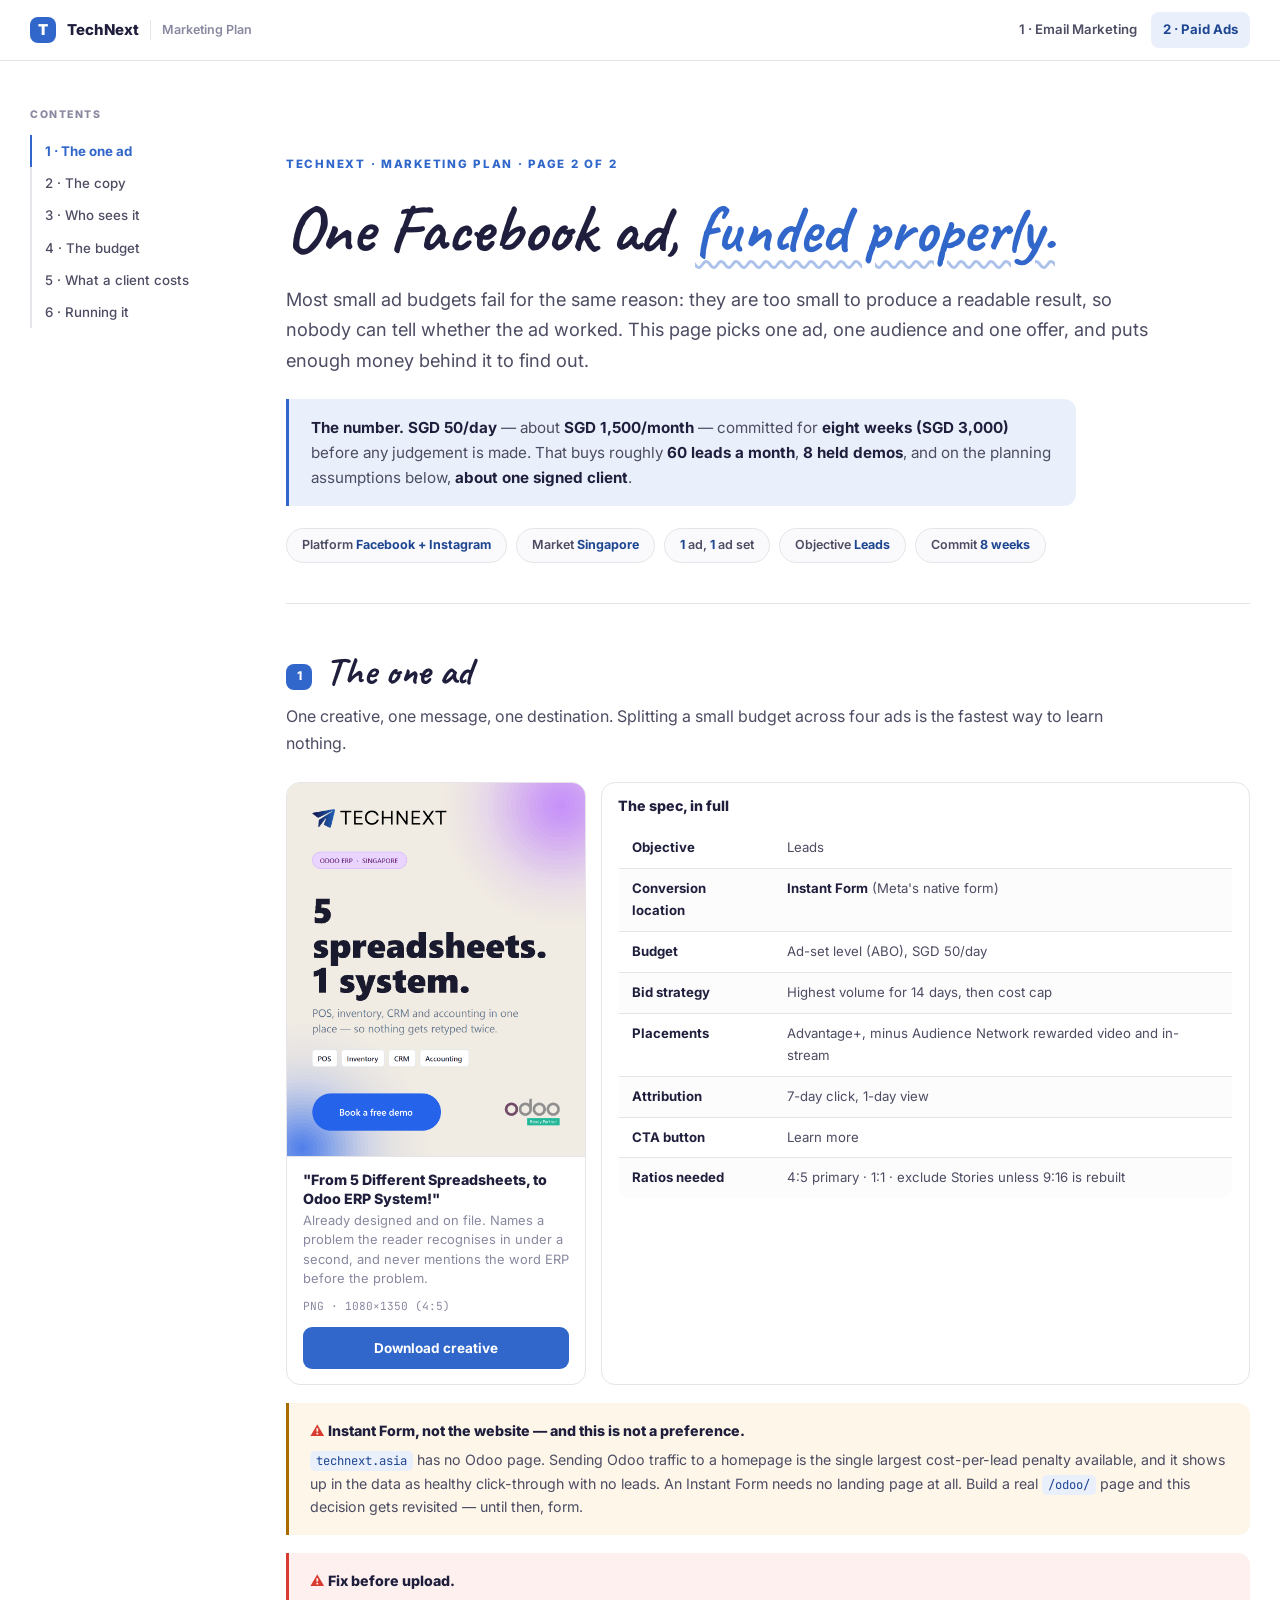
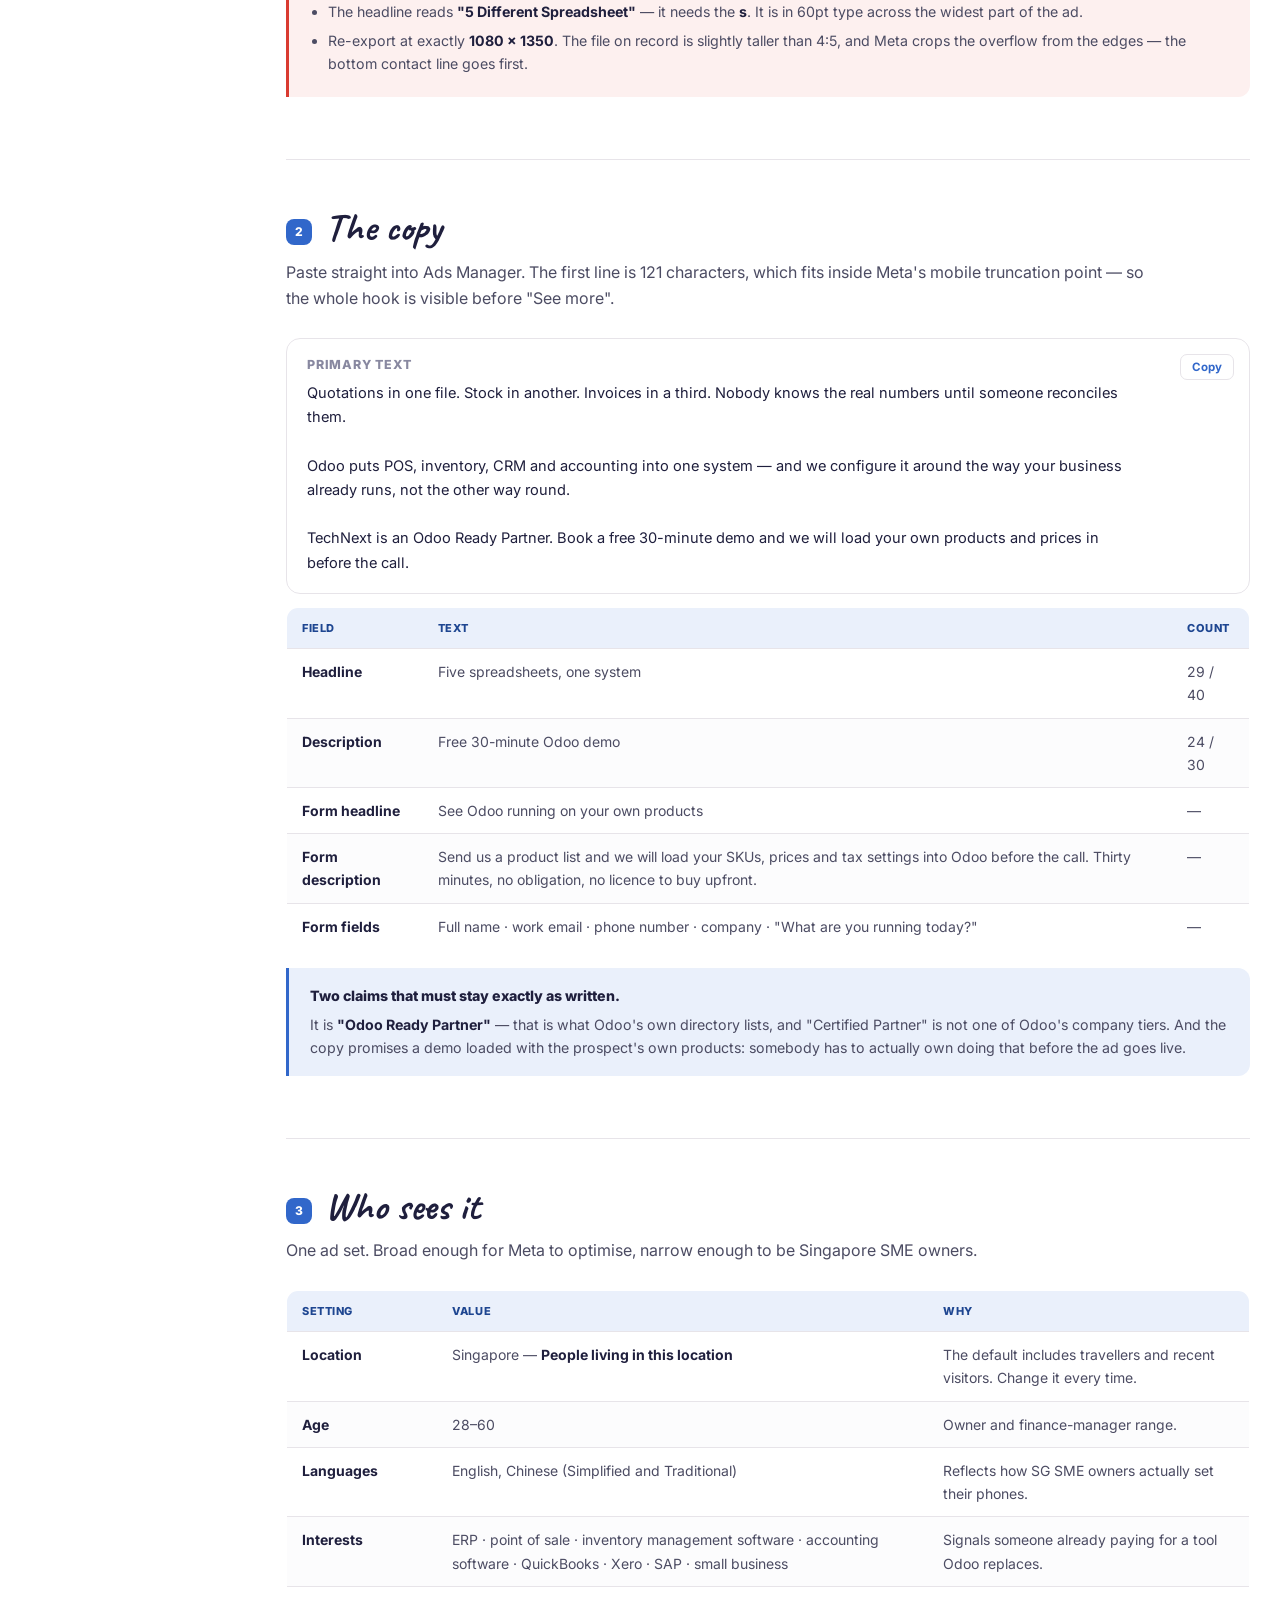
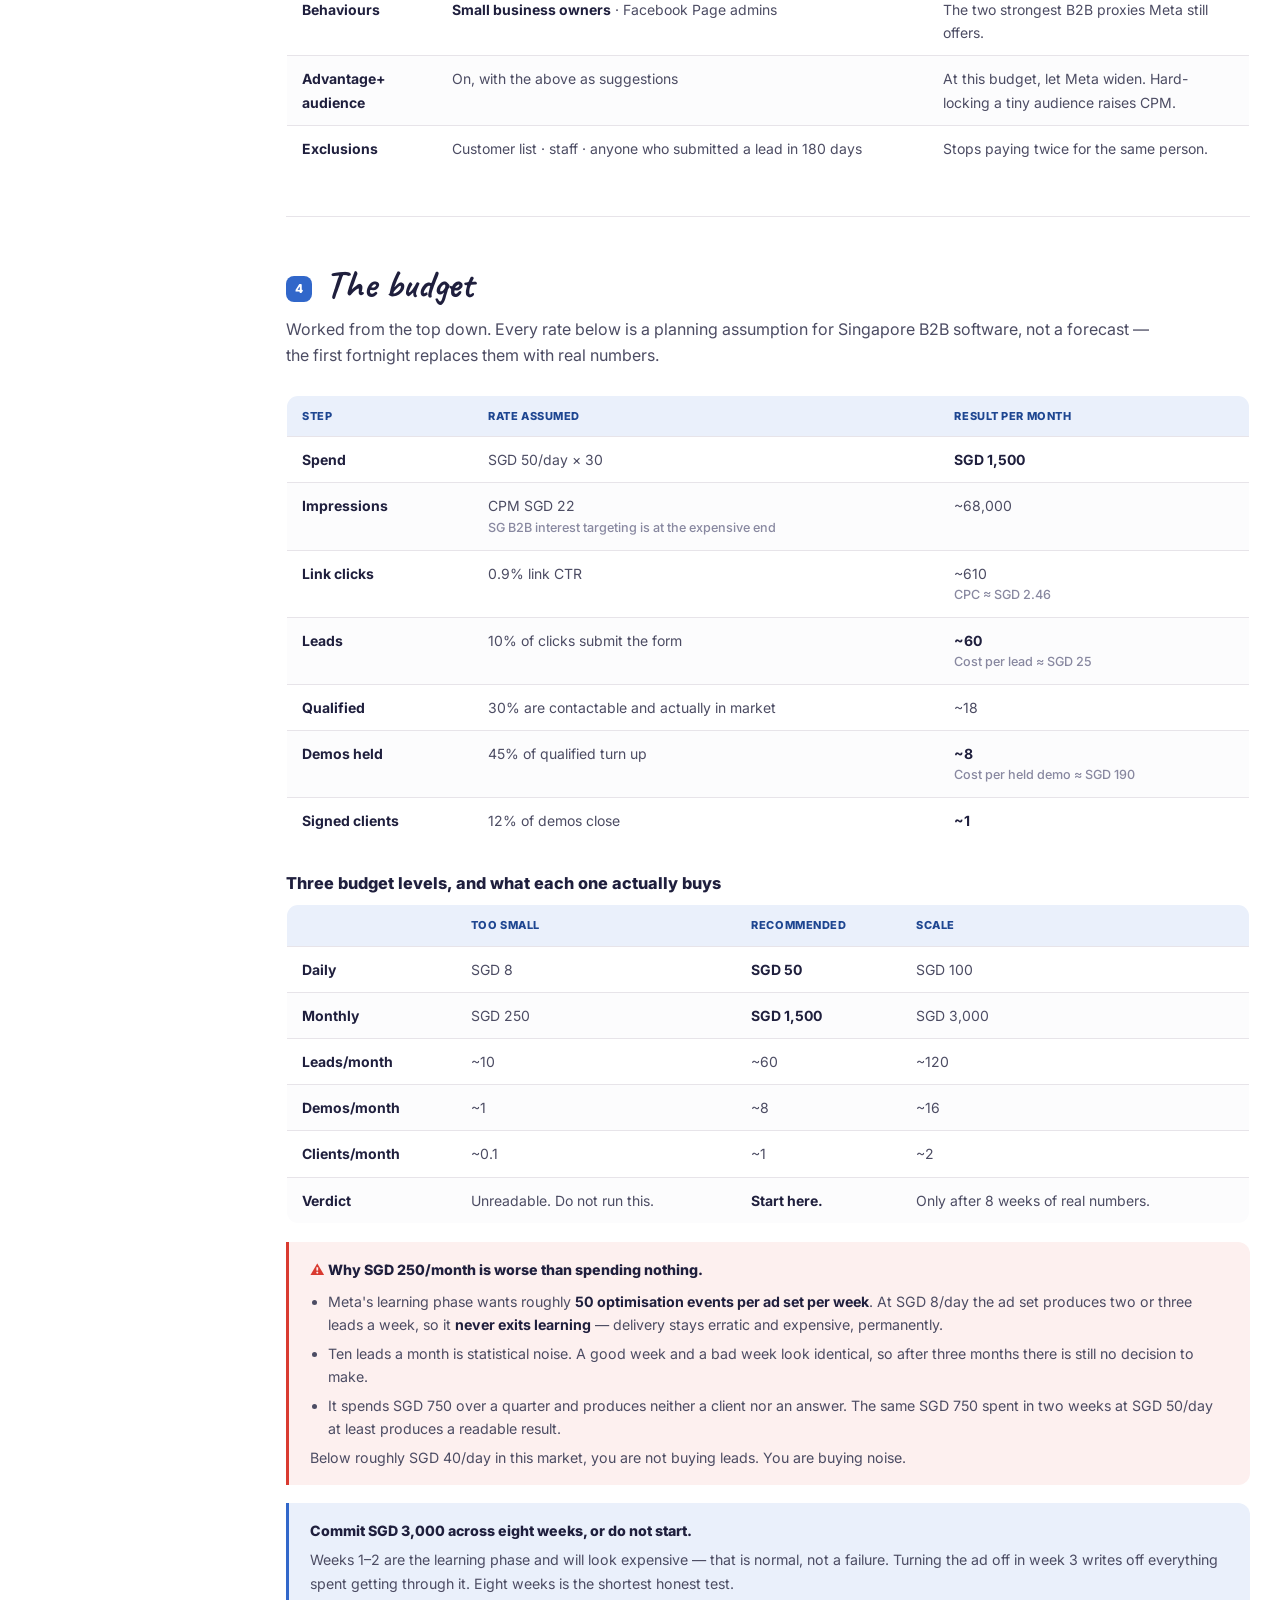
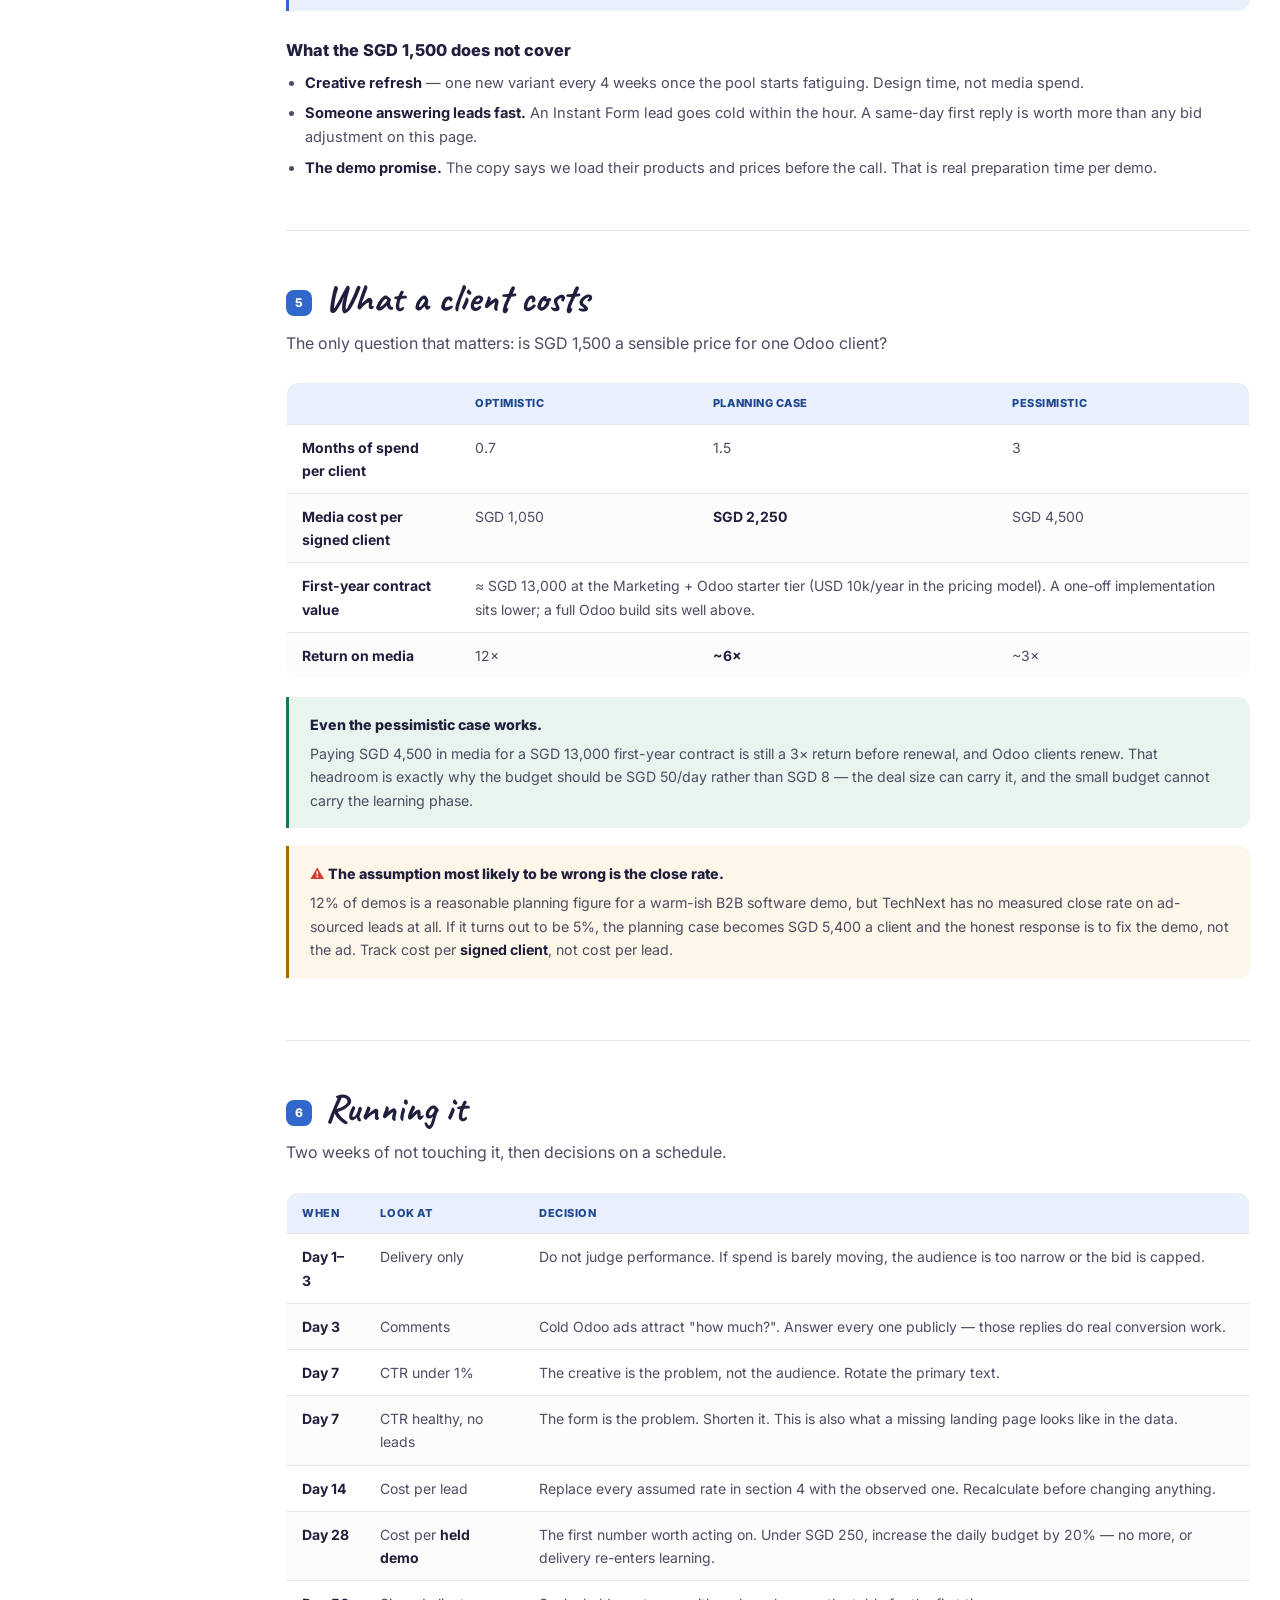
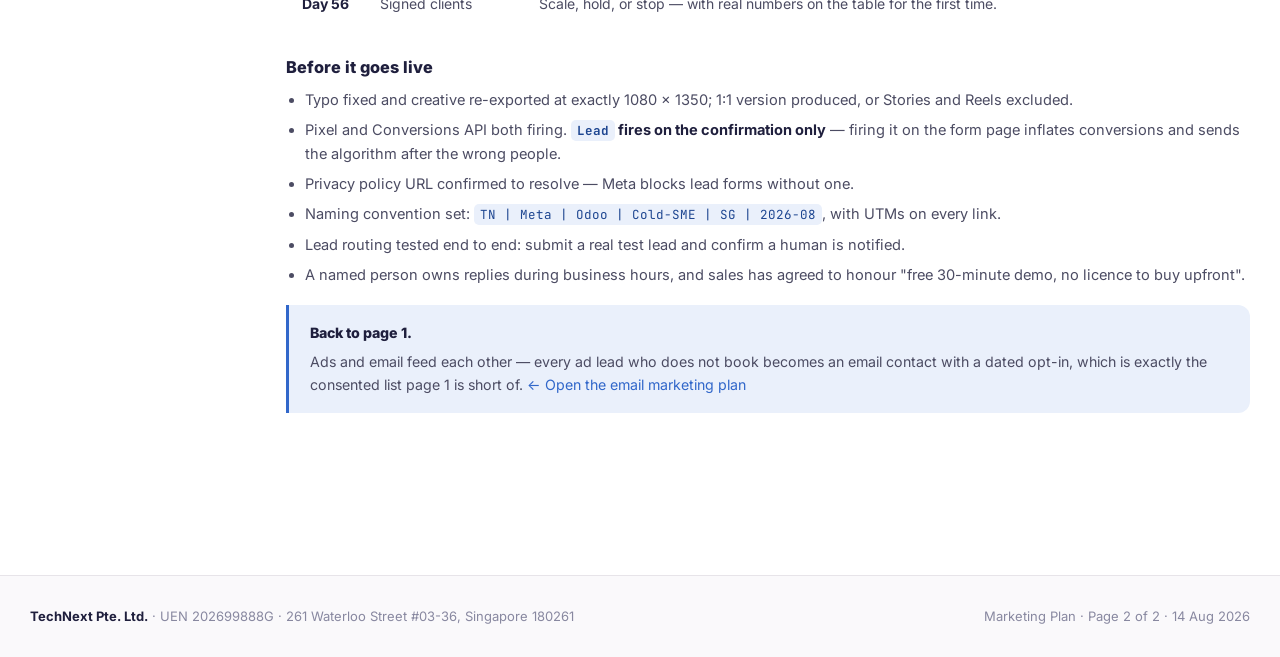
==== ads.html @ 9ef3d7b6 "TechNext marketing plan — email marketing (Singapore) + Facebook paid ads Two pages in the Brand Hub" ====
<!DOCTYPE html>
<html lang="en">
<head>
<meta charset="UTF-8"/>
<meta name="viewport" content="width=device-width, initial-scale=1.0"/>
<title>Paid Ads · TechNext Marketing Plan</title>
<meta name="description" content="TechNext's Facebook ads plan — one ad, one audience, and a budget sized to actually land a client."/>
<link rel="icon" href="assets/logo-mark.png"/>
<link rel="preconnect" href="https://fonts.googleapis.com"/>
<link rel="preconnect" href="https://fonts.gstatic.com" crossorigin/>
<link href="https://fonts.googleapis.com/css2?family=Inter:wght@400;500;600;700;800;900&family=Caveat:wght@400;600;700&family=JetBrains+Mono:wght@400;600&display=swap" rel="stylesheet"/>
<link rel="stylesheet" href="css/plan.css"/>
<style>
  /* The ad and its spec sit side by side: creative at its natural 4:5, spec taking the rest. */
  .assets.adspec{grid-template-columns:300px minmax(0,1fr)}
  .assets.adspec .acard .prev.tall{min-height:0}
  .assets.adspec .tbl{min-width:0;font-size:13.2px;margin-top:9px}
  .assets.adspec .tbl td{padding:9px 13px}
  @media(max-width:760px){ .assets.adspec{grid-template-columns:1fr} }
</style>
</head>
<body>

<nav id="top-nav">
  <div class="nav-inner">
    <a class="nav-brand" href="index.html"><span class="dot">T</span> TechNext <small>Marketing Plan</small></a>
    <div class="nav-cats">
      <a href="index.html">1 · Email Marketing</a>
      <a href="ads.html" class="on">2 · Paid Ads</a>
    </div>
  </div>
</nav>

<div class="wrap">
  <aside class="toc">
    <div class="toc-h">Contents</div>
    <a href="#ad">1 · The one ad</a>
    <a href="#copy">2 · The copy</a>
    <a href="#audience">3 · Who sees it</a>
    <a href="#budget">4 · The budget</a>
    <a href="#client">5 · What a client costs</a>
    <a href="#run">6 · Running it</a>
  </aside>

  <main>
    <header class="hero">
      <span class="eyebrow">TechNext · Marketing Plan · Page 2 of 2</span>
      <h1>One Facebook ad, <em>funded properly.</em></h1>
      <p class="lede">Most small ad budgets fail for the same reason: they are too small to produce a
      readable result, so nobody can tell whether the ad worked. This page picks one ad, one audience
      and one offer, and puts enough money behind it to find out.</p>
      <div class="oneline"><b>The number.</b> <b>SGD 50/day</b> — about <b>SGD 1,500/month</b> —
      committed for <b>eight weeks (SGD 3,000)</b> before any judgement is made. That buys roughly
      <b>60 leads a month</b>, <b>8 held demos</b>, and on the planning assumptions below,
      <b>about one signed client</b>.</div>
      <div class="facts">
        <span>Platform <b>Facebook + Instagram</b></span>
        <span>Market <b>Singapore</b></span>
        <span><b>1</b> ad, <b>1</b> ad set</span>
        <span>Objective <b>Leads</b></span>
        <span>Commit <b>8 weeks</b></span>
      </div>
    </header>

    <!-- 1 THE AD -->
    <section id="ad">
      <h2 class="sec-h"><span class="sec-n">1</span> The one ad</h2>
      <p class="sec-sub">One creative, one message, one destination. Splitting a small budget across
      four ads is the fastest way to learn nothing.</p>

      <div class="assets adspec">
        <div class="acard">
          <div class="prev flat tall"><img src="assets/ad-creative-4x5.png" alt="Facebook ad creative: From 5 different spreadsheets to Odoo ERP system"></div>
          <div class="meta">
            <div class="nm">"From 5 Different Spreadsheets, to Odoo ERP System!"</div>
            <div class="ds">Already designed and on file. Names a problem the reader recognises in
            under a second, and never mentions the word ERP before the problem.</div>
            <div class="sp">PNG · 1080×1350 (4:5)</div>
            <a class="btn btn-primary" href="assets/ad-creative-4x5.png" download="technext-odoo-ad-4x5.png">Download creative</a>
          </div>
        </div>
        <div class="acard">
          <div class="meta">
            <div class="nm">The spec, in full</div>
            <table class="tbl">
              <tbody>
                <tr><td class="k">Objective</td><td>Leads</td></tr>
                <tr><td class="k">Conversion location</td><td><b>Instant Form</b> (Meta's native form)</td></tr>
                <tr><td class="k">Budget</td><td>Ad-set level (ABO), SGD 50/day</td></tr>
                <tr><td class="k">Bid strategy</td><td>Highest volume for 14 days, then cost cap</td></tr>
                <tr><td class="k">Placements</td><td>Advantage+, minus Audience Network rewarded video and in-stream</td></tr>
                <tr><td class="k">Attribution</td><td>7-day click, 1-day view</td></tr>
                <tr><td class="k">CTA button</td><td>Learn more</td></tr>
                <tr><td class="k">Ratios needed</td><td>4:5 primary · 1:1 · exclude Stories unless 9:16 is rebuilt</td></tr>
              </tbody>
            </table>
          </div>
        </div>
      </div>

      <div class="callout amber">
        <span class="ch"><span class="warn-ic">⚠</span> Instant Form, not the website — and this is not a preference.</span>
        <code>technext.asia</code> has no Odoo page. Sending Odoo traffic to a homepage is the single
        largest cost-per-lead penalty available, and it shows up in the data as healthy click-through
        with no leads. An Instant Form needs no landing page at all. Build a real
        <code>/odoo/</code> page and this decision gets revisited — until then, form.
      </div>

      <div class="callout">
        <span class="ch"><span class="warn-ic">⚠</span> Fix before upload.</span>
        <ul>
          <li>The headline reads <b>"5 Different Spreadsheet"</b> — it needs the <b>s</b>. It is in 60pt
          type across the widest part of the ad.</li>
          <li>Re-export at exactly <b>1080 × 1350</b>. The file on record is slightly taller than 4:5,
          and Meta crops the overflow from the edges — the bottom contact line goes first.</li>
        </ul>
      </div>
    </section>

    <!-- 2 COPY -->
    <section id="copy">
      <h2 class="sec-h"><span class="sec-n">2</span> The copy</h2>
      <p class="sec-sub">Paste straight into Ads Manager. The first line is 121 characters, which
      fits inside Meta's mobile truncation point — so the whole hook is visible before "See more".</p>

      <div class="bp">
        <button class="cbtn2">Copy</button>
        <h4>Primary text</h4>
        <p>Quotations in one file. Stock in another. Invoices in a third. Nobody knows the real
        numbers until someone reconciles them.<br><br>
        Odoo puts POS, inventory, CRM and accounting into one system — and we configure it around the
        way your business already runs, not the other way round.<br><br>
        TechNext is an Odoo Ready Partner. Book a free 30-minute demo and we will load your own
        products and prices in before the call.</p>
      </div>

      <div class="scroll-x">
        <table class="tbl">
          <thead><tr><th>Field</th><th>Text</th><th>Count</th></tr></thead>
          <tbody>
            <tr><td class="k">Headline</td><td>Five spreadsheets, one system</td><td>29 / 40</td></tr>
            <tr><td class="k">Description</td><td>Free 30-minute Odoo demo</td><td>24 / 30</td></tr>
            <tr><td class="k">Form headline</td><td>See Odoo running on your own products</td><td>—</td></tr>
            <tr><td class="k">Form description</td><td>Send us a product list and we will load your SKUs, prices and tax settings into Odoo before the call. Thirty minutes, no obligation, no licence to buy upfront.</td><td>—</td></tr>
            <tr><td class="k">Form fields</td><td>Full name · work email · phone number · company · "What are you running today?"</td><td>—</td></tr>
          </tbody>
        </table>
      </div>

      <div class="callout blue">
        <span class="ch">Two claims that must stay exactly as written.</span>
        It is <b>"Odoo Ready Partner"</b> — that is what Odoo's own directory lists, and "Certified
        Partner" is not one of Odoo's company tiers. And the copy promises a demo loaded with the
        prospect's own products: somebody has to actually own doing that before the ad goes live.
      </div>
    </section>

    <!-- 3 AUDIENCE -->
    <section id="audience">
      <h2 class="sec-h"><span class="sec-n">3</span> Who sees it</h2>
      <p class="sec-sub">One ad set. Broad enough for Meta to optimise, narrow enough to be Singapore
      SME owners.</p>
      <div class="scroll-x">
        <table class="tbl">
          <thead><tr><th>Setting</th><th>Value</th><th>Why</th></tr></thead>
          <tbody>
            <tr><td class="k">Location</td><td>Singapore — <b>People living in this location</b></td><td>The default includes travellers and recent visitors. Change it every time.</td></tr>
            <tr><td class="k">Age</td><td>28–60</td><td>Owner and finance-manager range.</td></tr>
            <tr><td class="k">Languages</td><td>English, Chinese (Simplified and Traditional)</td><td>Reflects how SG SME owners actually set their phones.</td></tr>
            <tr><td class="k">Interests</td><td>ERP · point of sale · inventory management software · accounting software · QuickBooks · Xero · SAP · small business</td><td>Signals someone already paying for a tool Odoo replaces.</td></tr>
            <tr><td class="k">Behaviours</td><td><b>Small business owners</b> · Facebook Page admins</td><td>The two strongest B2B proxies Meta still offers.</td></tr>
            <tr><td class="k">Advantage+ audience</td><td>On, with the above as suggestions</td><td>At this budget, let Meta widen. Hard-locking a tiny audience raises CPM.</td></tr>
            <tr><td class="k">Exclusions</td><td>Customer list · staff · anyone who submitted a lead in 180 days</td><td>Stops paying twice for the same person.</td></tr>
          </tbody>
        </table>
      </div>
    </section>

    <!-- 4 BUDGET -->
    <section id="budget">
      <h2 class="sec-h"><span class="sec-n">4</span> The budget</h2>
      <p class="sec-sub">Worked from the top down. Every rate below is a planning assumption for
      Singapore B2B software, not a forecast — the first fortnight replaces them with real numbers.</p>

      <div class="scroll-x">
        <table class="tbl">
          <thead><tr><th>Step</th><th>Rate assumed</th><th>Result per month</th></tr></thead>
          <tbody>
            <tr><td class="k">Spend</td><td>SGD 50/day × 30</td><td><b>SGD 1,500</b></td></tr>
            <tr><td class="k">Impressions</td><td>CPM SGD 22<span class="sm">SG B2B interest targeting is at the expensive end</span></td><td>~68,000</td></tr>
            <tr><td class="k">Link clicks</td><td>0.9% link CTR</td><td>~610 <span class="sm">CPC ≈ SGD 2.46</span></td></tr>
            <tr><td class="k">Leads</td><td>10% of clicks submit the form</td><td><b>~60</b> <span class="sm">Cost per lead ≈ SGD 25</span></td></tr>
            <tr><td class="k">Qualified</td><td>30% are contactable and actually in market</td><td>~18</td></tr>
            <tr><td class="k">Demos held</td><td>45% of qualified turn up</td><td><b>~8</b> <span class="sm">Cost per held demo ≈ SGD 190</span></td></tr>
            <tr><td class="k">Signed clients</td><td>12% of demos close</td><td><b>~1</b></td></tr>
          </tbody>
        </table>
      </div>

      <h3 class="sub">Three budget levels, and what each one actually buys</h3>
      <div class="scroll-x">
        <table class="tbl">
          <thead><tr><th></th><th>Too small</th><th>Recommended</th><th>Scale</th></tr></thead>
          <tbody>
            <tr><td class="k">Daily</td><td>SGD 8</td><td><b>SGD 50</b></td><td>SGD 100</td></tr>
            <tr><td class="k">Monthly</td><td>SGD 250</td><td><b>SGD 1,500</b></td><td>SGD 3,000</td></tr>
            <tr><td class="k">Leads/month</td><td>~10</td><td>~60</td><td>~120</td></tr>
            <tr><td class="k">Demos/month</td><td>~1</td><td>~8</td><td>~16</td></tr>
            <tr><td class="k">Clients/month</td><td>~0.1</td><td>~1</td><td>~2</td></tr>
            <tr><td class="k">Verdict</td><td>Unreadable. Do not run this.</td><td><b>Start here.</b></td><td>Only after 8 weeks of real numbers.</td></tr>
          </tbody>
        </table>
      </div>

      <div class="callout">
        <span class="ch"><span class="warn-ic">⚠</span> Why SGD 250/month is worse than spending nothing.</span>
        <ul>
          <li>Meta's learning phase wants roughly <b>50 optimisation events per ad set per week</b>.
          At SGD 8/day the ad set produces two or three leads a week, so it <b>never exits learning</b>
          — delivery stays erratic and expensive, permanently.</li>
          <li>Ten leads a month is statistical noise. A good week and a bad week look identical, so
          after three months there is still no decision to make.</li>
          <li>It spends SGD 750 over a quarter and produces neither a client nor an answer. The same
          SGD 750 spent in two weeks at SGD 50/day at least produces a readable result.</li>
        </ul>
        Below roughly SGD 40/day in this market, you are not buying leads. You are buying noise.
      </div>

      <div class="callout blue">
        <span class="ch">Commit SGD 3,000 across eight weeks, or do not start.</span>
        Weeks 1–2 are the learning phase and will look expensive — that is normal, not a failure.
        Turning the ad off in week 3 writes off everything spent getting through it. Eight weeks is
        the shortest honest test.
      </div>

      <h3 class="sub">What the SGD 1,500 does not cover</h3>
      <ul class="plain">
        <li><b>Creative refresh</b> — one new variant every 4 weeks once the pool starts fatiguing. Design time, not media spend.</li>
        <li><b>Someone answering leads fast.</b> An Instant Form lead goes cold within the hour. A same-day first reply is worth more than any bid adjustment on this page.</li>
        <li><b>The demo promise.</b> The copy says we load their products and prices before the call. That is real preparation time per demo.</li>
      </ul>
    </section>

    <!-- 5 CLIENT -->
    <section id="client">
      <h2 class="sec-h"><span class="sec-n">5</span> What a client costs</h2>
      <p class="sec-sub">The only question that matters: is SGD 1,500 a sensible price for one Odoo
      client?</p>
      <div class="scroll-x">
        <table class="tbl">
          <thead><tr><th></th><th>Optimistic</th><th>Planning case</th><th>Pessimistic</th></tr></thead>
          <tbody>
            <tr><td class="k">Months of spend per client</td><td>0.7</td><td>1.5</td><td>3</td></tr>
            <tr><td class="k">Media cost per signed client</td><td>SGD 1,050</td><td><b>SGD 2,250</b></td><td>SGD 4,500</td></tr>
            <tr><td class="k">First-year contract value</td><td colspan="3">≈ SGD 13,000 at the Marketing + Odoo starter tier (USD 10k/year in the pricing model). A one-off implementation sits lower; a full Odoo build sits well above.</td></tr>
            <tr><td class="k">Return on media</td><td>12×</td><td><b>~6×</b></td><td>~3×</td></tr>
          </tbody>
        </table>
      </div>
      <div class="callout green">
        <span class="ch">Even the pessimistic case works.</span>
        Paying SGD 4,500 in media for a SGD 13,000 first-year contract is still a 3× return before
        renewal, and Odoo clients renew. That headroom is exactly why the budget should be SGD 50/day
        rather than SGD 8 — the deal size can carry it, and the small budget cannot carry the learning
        phase.
      </div>
      <div class="callout amber">
        <span class="ch"><span class="warn-ic">⚠</span> The assumption most likely to be wrong is the close rate.</span>
        12% of demos is a reasonable planning figure for a warm-ish B2B software demo, but TechNext
        has no measured close rate on ad-sourced leads at all. If it turns out to be 5%, the
        planning case becomes SGD 5,400 a client and the honest response is to fix the demo, not the ad.
        Track cost per <b>signed client</b>, not cost per lead.
      </div>
    </section>

    <!-- 6 RUN -->
    <section id="run">
      <h2 class="sec-h"><span class="sec-n">6</span> Running it</h2>
      <p class="sec-sub">Two weeks of not touching it, then decisions on a schedule.</p>
      <div class="scroll-x">
        <table class="tbl">
          <thead><tr><th>When</th><th>Look at</th><th>Decision</th></tr></thead>
          <tbody>
            <tr><td class="k">Day 1–3</td><td>Delivery only</td><td>Do not judge performance. If spend is barely moving, the audience is too narrow or the bid is capped.</td></tr>
            <tr><td class="k">Day 3</td><td>Comments</td><td>Cold Odoo ads attract "how much?". Answer every one publicly — those replies do real conversion work.</td></tr>
            <tr><td class="k">Day 7</td><td>CTR under 1%</td><td>The creative is the problem, not the audience. Rotate the primary text.</td></tr>
            <tr><td class="k">Day 7</td><td>CTR healthy, no leads</td><td>The form is the problem. Shorten it. This is also what a missing landing page looks like in the data.</td></tr>
            <tr><td class="k">Day 14</td><td>Cost per lead</td><td>Replace every assumed rate in section 4 with the observed one. Recalculate before changing anything.</td></tr>
            <tr><td class="k">Day 28</td><td>Cost per <b>held demo</b></td><td>The first number worth acting on. Under SGD 250, increase the daily budget by 20% — no more, or delivery re-enters learning.</td></tr>
            <tr><td class="k">Day 56</td><td>Signed clients</td><td>Scale, hold, or stop — with real numbers on the table for the first time.</td></tr>
          </tbody>
        </table>
      </div>

      <h3 class="sub">Before it goes live</h3>
      <ul class="plain">
        <li>Typo fixed and creative re-exported at exactly 1080 × 1350; 1:1 version produced, or Stories and Reels excluded.</li>
        <li>Pixel and Conversions API both firing. <b><code>Lead</code> fires on the confirmation only</b> — firing it on the form page inflates conversions and sends the algorithm after the wrong people.</li>
        <li>Privacy policy URL confirmed to resolve — Meta blocks lead forms without one.</li>
        <li>Naming convention set: <code>TN | Meta | Odoo | Cold-SME | SG | 2026-08</code>, with UTMs on every link.</li>
        <li>Lead routing tested end to end: submit a real test lead and confirm a human is notified.</li>
        <li>A named person owns replies during business hours, and sales has agreed to honour "free 30-minute demo, no licence to buy upfront".</li>
      </ul>

      <div class="callout blue">
        <span class="ch">Back to page 1.</span>
        Ads and email feed each other — every ad lead who does not book becomes an email contact with
        a dated opt-in, which is exactly the consented list page 1 is short of.
        <a href="index.html">← Open the email marketing plan</a>
      </div>
    </section>
  </main>
</div>

<footer>
  <div class="foot-inner">
    <div><b>TechNext Pte. Ltd.</b> · UEN 202699888G · 261 Waterloo Street #03-36, Singapore 180261</div>
    <div>Marketing Plan · Page 2 of 2 · 14 Aug 2026</div>
  </div>
</footer>

<script src="js/plan.js"></script>
</body>
</html>
---- css/plan.css ----
/* TechNext Brand Hub — shared stylesheet.
   Format matches the Odoo Sales Proposal build guide: sticky top nav,
   206px sticky TOC, Caveat display headings with numbered badges. */

:root{
  --brand:#3167ca; --brand-dark:#1e4691; --brand-light:#EAF0FB;
  --green:#137a4a; --green-light:#E8F5EE;
  --coral:#D93A30; --coral-light:#FDF0EF;
  --amber:#A96B00; --amber-light:#FDF6E9;
  --ink:#1F1F3D; --body:#4C4C63; --muted:#8888A0;
  --line:#E7E4E9; --bg-alt:#FAF9FB;
  --maxw:1280px;
}
*{margin:0;padding:0;box-sizing:border-box}
html{scroll-behavior:smooth;scroll-padding-top:88px}
body{font-family:'Inter',system-ui,-apple-system,sans-serif;color:var(--body);background:#fff;
  font-size:16px;line-height:1.66;-webkit-font-smoothing:antialiased}
h1,h2,h3,h4{color:var(--ink);line-height:1.22}
a{color:var(--brand);text-decoration:none}
a:hover{text-decoration:underline}
b,strong{color:var(--ink);font-weight:700}
code{font-family:'JetBrains Mono',ui-monospace,Consolas,monospace;font-size:.86em;
  background:var(--brand-light);color:var(--brand-dark);padding:2px 6px;border-radius:5px;overflow-wrap:anywhere}
.warn-ic{color:var(--coral);font-weight:900}

/* nav */
#top-nav{position:sticky;top:0;z-index:60;background:rgba(255,255,255,.94);
  backdrop-filter:blur(14px);border-bottom:1px solid var(--line)}
.nav-inner{max-width:var(--maxw);margin:0 auto;padding:12px 30px;display:flex;
  align-items:center;justify-content:space-between;gap:18px}
.nav-brand{display:flex;align-items:center;gap:11px;font-weight:800;color:var(--ink);font-size:15px}
.nav-brand:hover{text-decoration:none}
.nav-brand .dot{width:26px;height:26px;border-radius:8px;background:var(--brand);color:#fff;
  display:grid;place-items:center;font-size:15px;font-weight:900;flex:none}
.nav-brand small{font-weight:600;color:var(--muted);font-size:12.5px;
  border-left:1px solid var(--line);padding-left:11px}
.nav-cats{display:flex;gap:2px;align-items:center;flex-wrap:wrap}
.nav-cats a{font-size:13.2px;font-weight:600;color:var(--body);padding:7px 12px;border-radius:8px}
.nav-cats a:hover{background:var(--bg-alt);color:var(--brand);text-decoration:none}
.nav-cats a.on{background:var(--brand-light);color:var(--brand-dark);font-weight:700}
.btn{display:inline-flex;align-items:center;gap:7px;font-family:inherit;font-weight:700;
  font-size:13.5px;border-radius:9px;padding:9px 17px;border:1.5px solid transparent;
  cursor:pointer;transition:all .16s;white-space:nowrap}
.btn-primary{background:var(--brand);color:#fff}
.btn-primary:hover{background:var(--brand-dark);text-decoration:none}
.btn-ghost{background:#fff;color:var(--ink);border-color:var(--line)}
.btn-ghost:hover{border-color:var(--brand);color:var(--brand);text-decoration:none}
.btn.ok{background:var(--green)!important;border-color:var(--green)!important;color:#fff!important}
.btn-sm{font-size:12.5px;padding:7px 13px}

/* layout */
.wrap{max-width:var(--maxw);margin:0 auto;padding:0 30px;display:grid;
  grid-template-columns:206px minmax(0,1fr);gap:50px;align-items:start}
.toc{position:sticky;top:70px;padding:36px 0;font-size:13.3px}
.toc-h{font-size:10.5px;font-weight:800;letter-spacing:.15em;text-transform:uppercase;
  color:var(--muted);margin-bottom:12px}
.toc a{display:block;color:var(--body);padding:5px 0 5px 13px;border-left:2px solid var(--line);font-weight:500}
.toc a:hover{color:var(--brand);border-color:var(--brand);text-decoration:none}
.toc a.on{color:var(--brand);border-left-color:var(--brand);font-weight:700}
main{padding:36px 0 100px;min-width:0}

/* hero */
.hero{padding:52px 0 40px;border-bottom:1px solid var(--line)}
.eyebrow{display:inline-block;font-size:11.5px;font-weight:800;letter-spacing:.15em;
  text-transform:uppercase;color:var(--brand);margin-bottom:14px}
.hero h1{font-family:'Caveat',cursive;font-size:clamp(2.6rem,6vw,4.2rem);font-weight:700;margin-bottom:14px}
.hero h1 em{font-style:normal;color:var(--brand);text-decoration:underline wavy;
  text-decoration-color:rgba(49,103,202,.4);text-underline-offset:9px;text-decoration-thickness:2.5px}
.hero .lede{font-size:1.14rem;max-width:48em}
.oneline{background:var(--brand-light);border-left:3px solid var(--brand);border-radius:0 12px 12px 0;
  padding:16px 22px;margin-top:24px;font-size:15.2px;max-width:52em}
.facts{display:flex;flex-wrap:wrap;gap:9px;margin-top:22px}
.facts span{background:var(--bg-alt);border:1px solid var(--line);border-radius:20px;
  padding:6px 15px;font-size:12.5px;font-weight:600}
.facts span b{color:var(--brand-dark)}

/* sections */
section{padding:44px 0;border-bottom:1px solid var(--line)}
section:last-of-type{border-bottom:0}
.sec-h{font-family:'Caveat',cursive;font-size:2.45rem;font-weight:700;margin-bottom:7px;
  display:flex;align-items:baseline;gap:13px}
.sec-n{font-family:'Inter',sans-serif;font-size:12px;font-weight:800;color:#fff;background:var(--brand);
  min-width:26px;height:26px;padding:0 7px;border-radius:8px;display:inline-grid;place-items:center;
  flex:none;transform:translateY(-4px)}
.sec-sub{font-size:1rem;max-width:54em;margin-bottom:26px}
h3.sub{font-size:1.02rem;font-weight:800;margin:30px 0 10px;color:var(--ink)}
h3.sub:first-child{margin-top:0}
p+p{margin-top:12px}
ul.plain{margin:10px 0 0 19px}
ul.plain li{margin-bottom:6px;font-size:14.6px}

/* tables */
.scroll-x{overflow-x:auto;-webkit-overflow-scrolling:touch;margin-top:6px}
.tbl{width:100%;border-collapse:collapse;border:1px solid var(--line);border-radius:12px;
  overflow:hidden;font-size:14px;min-width:520px}
.tbl th{background:var(--brand-light);color:var(--brand-dark);font-size:11px;font-weight:800;
  letter-spacing:.05em;text-transform:uppercase;text-align:left;padding:11px 15px;white-space:nowrap}
.tbl td{padding:11px 15px;border-top:1px solid var(--line);vertical-align:top}
.tbl tr:nth-child(even) td{background:#FCFCFD}
.tbl td.k{font-weight:700;color:var(--ink)}
.tbl .sm{display:block;font-weight:500;color:var(--muted);font-size:12.6px}

/* quick cards */
.qs{display:grid;grid-template-columns:repeat(auto-fit,minmax(228px,1fr));gap:14px;margin-top:6px}
.qs-card{border:1px solid var(--line);border-radius:14px;padding:18px 20px;background:#fff;position:relative}
.qs-card .n{width:26px;height:26px;border-radius:8px;background:var(--brand);color:#fff;
  display:grid;place-items:center;font-size:12.5px;font-weight:800;margin-bottom:11px}
.qs-card h4{font-size:14.6px;font-weight:800;margin-bottom:6px}
.qs-card p{font-size:13.4px;line-height:1.58}
.qs-card.hi{background:var(--amber-light);border-color:#F0DFBC}

/* rules */
.rule{border:1px solid var(--line);border-left:4px solid var(--brand);border-radius:0 14px 14px 0;
  padding:19px 22px;margin-bottom:14px;background:#fff}
.rule.red{border-left-color:var(--coral)}
.rule.amber{border-left-color:var(--amber)}
.rule h4{font-size:15.4px;font-weight:800;margin-bottom:7px;display:flex;gap:10px;align-items:baseline}
.rule h4 .rn{font-size:11px;font-weight:800;color:var(--muted);letter-spacing:.09em;
  text-transform:uppercase;flex:none}
.rule p{font-size:14.3px}
.ex{margin-top:12px;font-size:13.8px;border-radius:10px;overflow:hidden;border:1px solid var(--line)}
.ex div{padding:10px 15px}
.ex .bad{background:var(--coral-light);border-bottom:1px solid var(--line)}
.ex .good{background:var(--green-light)}
.ex b{font-family:'JetBrains Mono',monospace;font-size:12px;margin-right:8px}

/* callouts */
.callout{border-left:3px solid var(--coral);background:var(--coral-light);border-radius:0 12px 12px 0;
  padding:16px 21px;margin:18px 0;font-size:14.2px}
.callout.amber{border-left-color:var(--amber);background:var(--amber-light)}
.callout.blue{border-left-color:var(--brand);background:var(--brand-light)}
.callout.green{border-left-color:var(--green);background:var(--green-light)}
.callout .ch{display:block;font-weight:800;color:var(--ink);margin-bottom:5px}
.callout ul{margin:8px 0 0 18px}
.callout li{margin-bottom:5px}

/* code */
.codewrap{position:relative;margin:13px 0}
.codewrap pre{background:#1c1b22;color:#E8E6EF;border-radius:12px;padding:16px 54px 16px 19px;
  overflow-x:auto;font-family:'JetBrains Mono',monospace;font-size:12.6px;line-height:1.62}
.codewrap pre code{background:none;color:inherit;padding:0;font-size:inherit}
.cbtn{position:absolute;top:9px;right:9px;background:rgba(255,255,255,.12);color:#E8E6EF;
  border:1px solid rgba(255,255,255,.18);border-radius:7px;font-size:11px;font-weight:700;
  padding:5px 10px;cursor:pointer;font-family:inherit;transition:all .15s}
.cbtn:hover{background:rgba(255,255,255,.24)}
.cbtn.ok{background:var(--green);border-color:var(--green);color:#fff}
/* long prompt blocks scroll rather than running for pages */
.codewrap.tall pre{max-height:360px;overflow-y:auto}

/* asset cards */
.assets{display:grid;grid-template-columns:repeat(auto-fill,minmax(216px,1fr));gap:15px;margin-top:6px}
.assets.wide{grid-template-columns:repeat(auto-fill,minmax(300px,1fr))}
.acard{border:1px solid var(--line);border-radius:14px;overflow:hidden;display:flex;flex-direction:column;background:#fff}
.acard .prev{display:flex;align-items:center;justify-content:center;padding:20px;min-height:142px;
  border-bottom:1px solid var(--line)}
.acard .prev img{max-width:100%;height:auto;display:block}
.acard .prev.alpha{background-image:
    linear-gradient(45deg,#EDEFF3 25%,transparent 25%,transparent 75%,#EDEFF3 75%),
    linear-gradient(45deg,#EDEFF3 25%,transparent 25%,transparent 75%,#EDEFF3 75%);
  background-size:16px 16px;background-position:0 0,8px 8px;background-color:#fff}
.acard .prev.flat{background:var(--bg-alt)}
.acard .prev.tall{min-height:190px;padding:0}
.acard .prev.tall img{width:100%}
.acard .meta{padding:13px 16px 15px;flex:1;display:flex;flex-direction:column}
.acard .nm{font-size:14.2px;font-weight:800;color:var(--ink);margin-bottom:3px;line-height:1.35}
.acard .ds{font-size:12.9px;color:var(--muted);line-height:1.5;margin-bottom:9px;flex:1}
.acard .sp{font-family:'JetBrains Mono',monospace;font-size:11.2px;color:var(--muted);margin-bottom:11px}
.acard .btn{width:100%;justify-content:center}
.acard .btn+.btn{margin-top:6px}

/* swatches */
.sw{display:grid;grid-template-columns:repeat(auto-fill,minmax(186px,1fr));gap:14px;margin-top:6px}
.sw>div{border:1px solid var(--line);border-radius:13px;overflow:hidden}
.sw .chip-c{height:80px;cursor:pointer;position:relative}
.sw .chip-c::after{content:"Click to copy";position:absolute;inset:auto 0 0 0;text-align:center;
  font-size:10.5px;padding:4px;color:#fff;background:rgba(0,0,0,.34);opacity:0;transition:opacity .15s}
.sw .chip-c:hover::after{opacity:1}
.sw .chip-c.lt::after{color:#333;background:rgba(255,255,255,.62)}
.sw .m{padding:12px 14px 14px}
.sw .n{font-size:13.6px;font-weight:800;color:var(--ink)}
.sw .h{font-family:'JetBrains Mono',monospace;font-size:12.4px;color:var(--muted);line-height:1.7}
.sw .u{font-size:12px;color:var(--muted);margin-top:5px;line-height:1.45}
.grad{height:80px;border:1px solid var(--line);border-radius:13px;margin-top:6px;
  background:linear-gradient(105deg,#3871D2,#4B8AE8 55%,#64ADFF)}

/* finder (filterable link table) */
.finder{border:1px solid var(--line);border-radius:16px;overflow:hidden;margin-top:6px}
.finder-bar{display:flex;gap:10px;padding:14px 18px;background:var(--bg-alt);
  border-bottom:1px solid var(--line);flex-wrap:wrap;align-items:center}
.finder-bar input{flex:1;min-width:180px;border:1.5px solid var(--line);border-radius:9px;
  padding:9px 14px;font-family:inherit;font-size:14px;color:var(--ink);background:#fff}
.finder-bar input:focus{outline:none;border-color:var(--brand)}
.chips{display:flex;gap:6px;flex-wrap:wrap}
.chip{border:1.5px solid var(--line);background:#fff;border-radius:20px;padding:7px 15px;
  font-size:12.5px;font-weight:700;cursor:pointer;font-family:inherit;color:var(--body);transition:all .15s}
.chip:hover{border-color:var(--brand)}
.chip.on{background:var(--brand);border-color:var(--brand);color:#fff}
.fcount{padding:9px 18px;font-size:12.5px;color:var(--muted);font-weight:600;
  border-bottom:1px solid var(--line);background:#fff}
.ftable{width:100%;border-collapse:collapse;font-size:13.8px}
.ftable th{background:#fff;color:var(--muted);font-size:10.5px;font-weight:800;letter-spacing:.06em;
  text-transform:uppercase;text-align:left;padding:10px 18px;border-bottom:1px solid var(--line);white-space:nowrap}
.ftable td{padding:11px 18px;border-bottom:1px solid #F3F1F5;vertical-align:middle}
.ftable tr:last-child td{border-bottom:0}
.ftable .who{font-weight:700;color:var(--ink)}
.ftable .cat{display:block;font-size:11.5px;color:var(--muted);font-weight:600}
.ftable .url{font-family:'JetBrains Mono',monospace;font-size:11.6px;color:var(--brand-dark);overflow-wrap:anywhere}
.ftable tr.hid{display:none}
.pill{display:inline-block;border-radius:20px;padding:3px 11px;font-size:11px;font-weight:800;white-space:nowrap}
.pill.have{background:var(--green-light);color:var(--green)}
.pill.need{background:var(--amber-light);color:var(--amber)}
.pill.none{background:var(--coral-light);color:var(--coral)}
.nores{padding:26px 18px;text-align:center;color:var(--muted);font-size:14px}

/* boilerplate copy blocks */
.bp{border:1px solid var(--line);border-radius:14px;padding:18px 20px;margin-bottom:13px;background:#fff;position:relative}
.bp h4{font-size:12.5px;font-weight:800;letter-spacing:.06em;text-transform:uppercase;
  color:var(--muted);margin-bottom:9px}
.bp p{font-size:14.6px;color:var(--ink);max-width:56em}
.bp .cbtn2{position:absolute;top:15px;right:15px;background:#fff;color:var(--brand);
  border:1.5px solid var(--line);border-radius:7px;font-size:11.5px;font-weight:700;padding:5px 11px;
  cursor:pointer;font-family:inherit;transition:all .15s}
.bp .cbtn2:hover{border-color:var(--brand)}
.bp .cbtn2.ok{background:var(--green);border-color:var(--green);color:#fff}
.wc{font-size:11.5px;color:var(--muted);font-weight:600;margin-top:8px;
  font-family:'JetBrains Mono',monospace}

/* footer */
footer{border-top:1px solid var(--line);background:var(--bg-alt);padding:30px;
  font-size:13px;color:var(--muted)}
.foot-inner{max-width:var(--maxw);margin:0 auto;display:flex;justify-content:space-between;
  gap:18px;flex-wrap:wrap}
footer b{color:var(--ink)}

@media(max-width:1080px){ .nav-inner{flex-wrap:wrap;row-gap:10px} .nav-cats{order:3;width:100%} }
@media(max-width:980px){ .wrap{grid-template-columns:1fr;gap:0} .toc{display:none} }
@media(max-width:620px){
  .nav-inner{padding:11px 18px}
  .nav-brand small{display:none}
  .wrap,footer{padding-left:18px;padding-right:18px}
  .sec-h{font-size:2rem}
  .nav-cats{gap:1px}
  .nav-cats a{padding:6px 9px;font-size:12.4px}
  .assets{grid-template-columns:1fr}
}
@media print{
  #top-nav,.toc,.nav-actions,.cbtn,.cbtn2,.finder-bar,.acard .btn{display:none}
  .wrap{grid-template-columns:1fr;padding:0}
  body{font-size:10.5pt}
  section{break-inside:avoid;padding:20px 0}
  .codewrap pre{background:#f4f4f6;color:#111;border:1px solid #ddd}
  .ftable tr.hid{display:table-row}
}

/* --- marketing plan additions ---
   Rule headings on these pages run longer than the hub's. The h4 is a flex row,
   and an anonymous flex item will not shrink below its min-content width, so the
   title has to be a real element that is allowed to wrap. */
.rule h4{flex-wrap:wrap}
.rule h4 .rt{flex:1 1 auto;min-width:0}
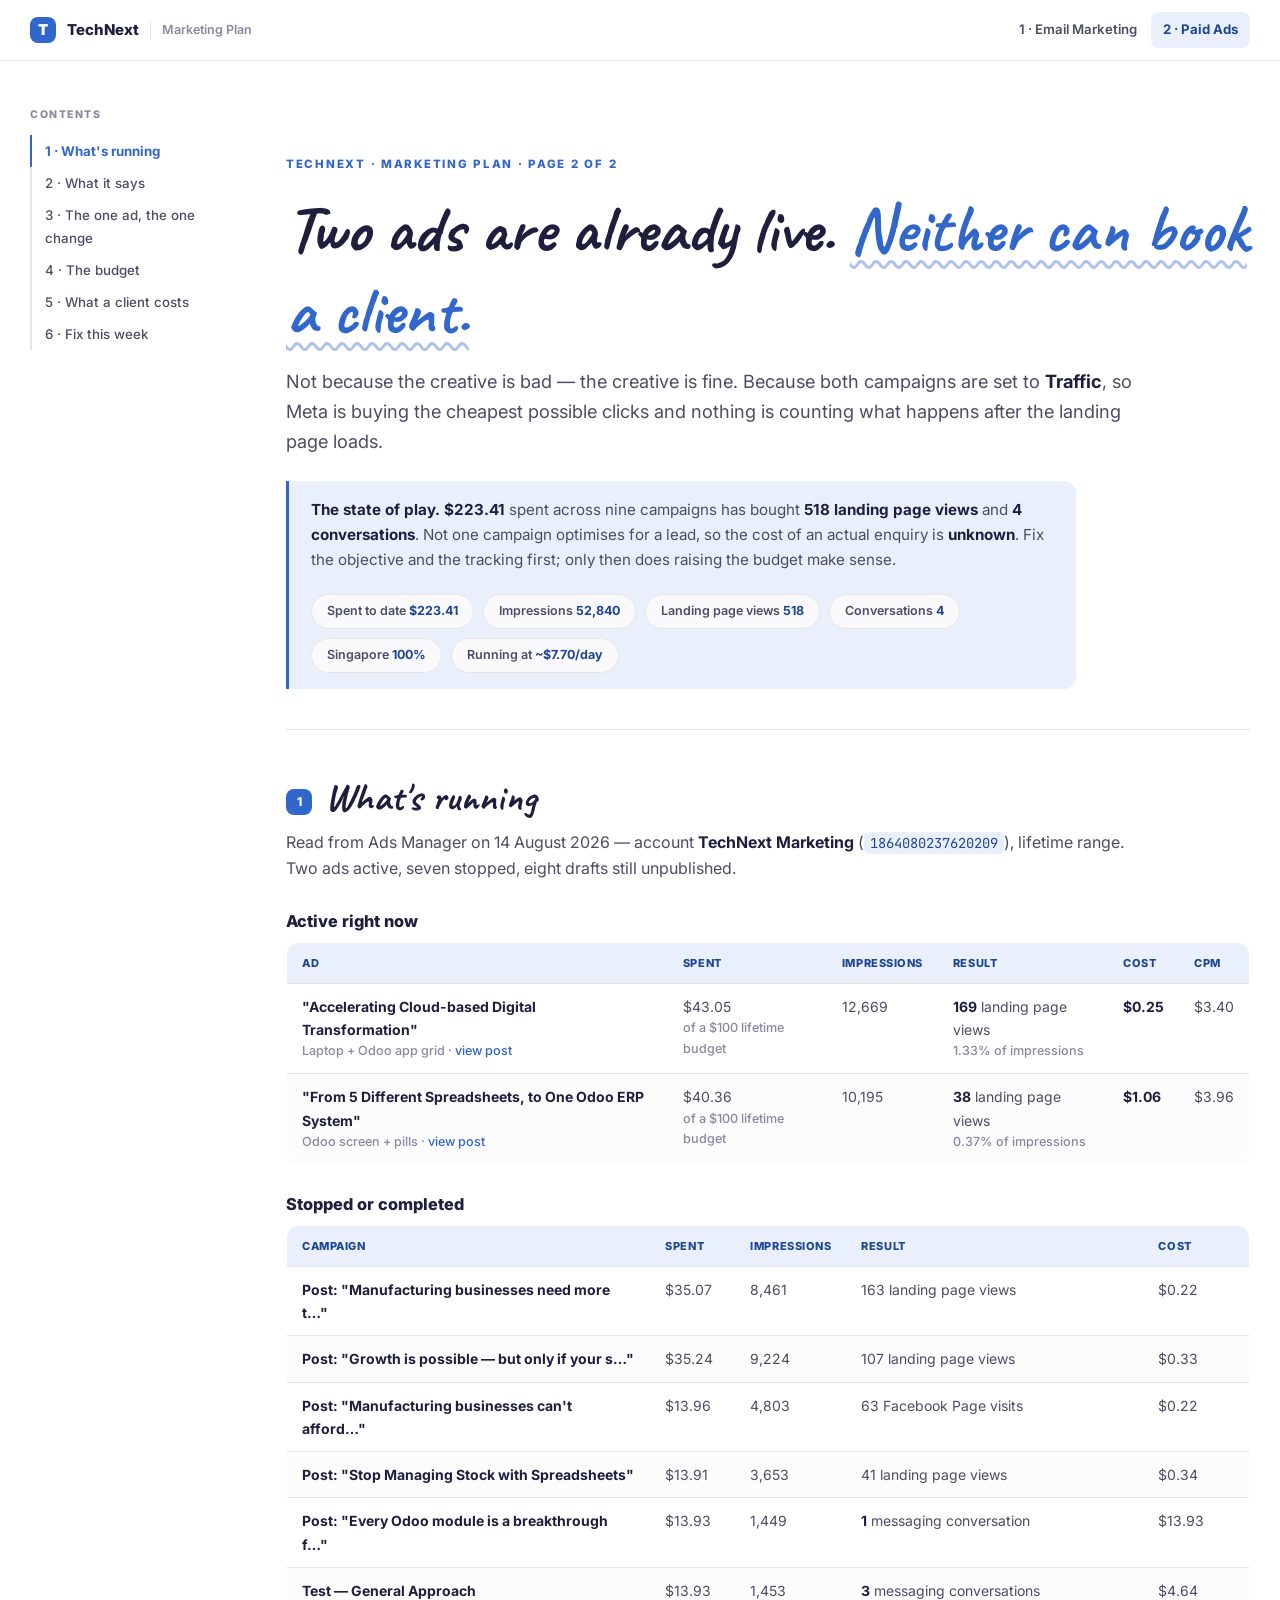
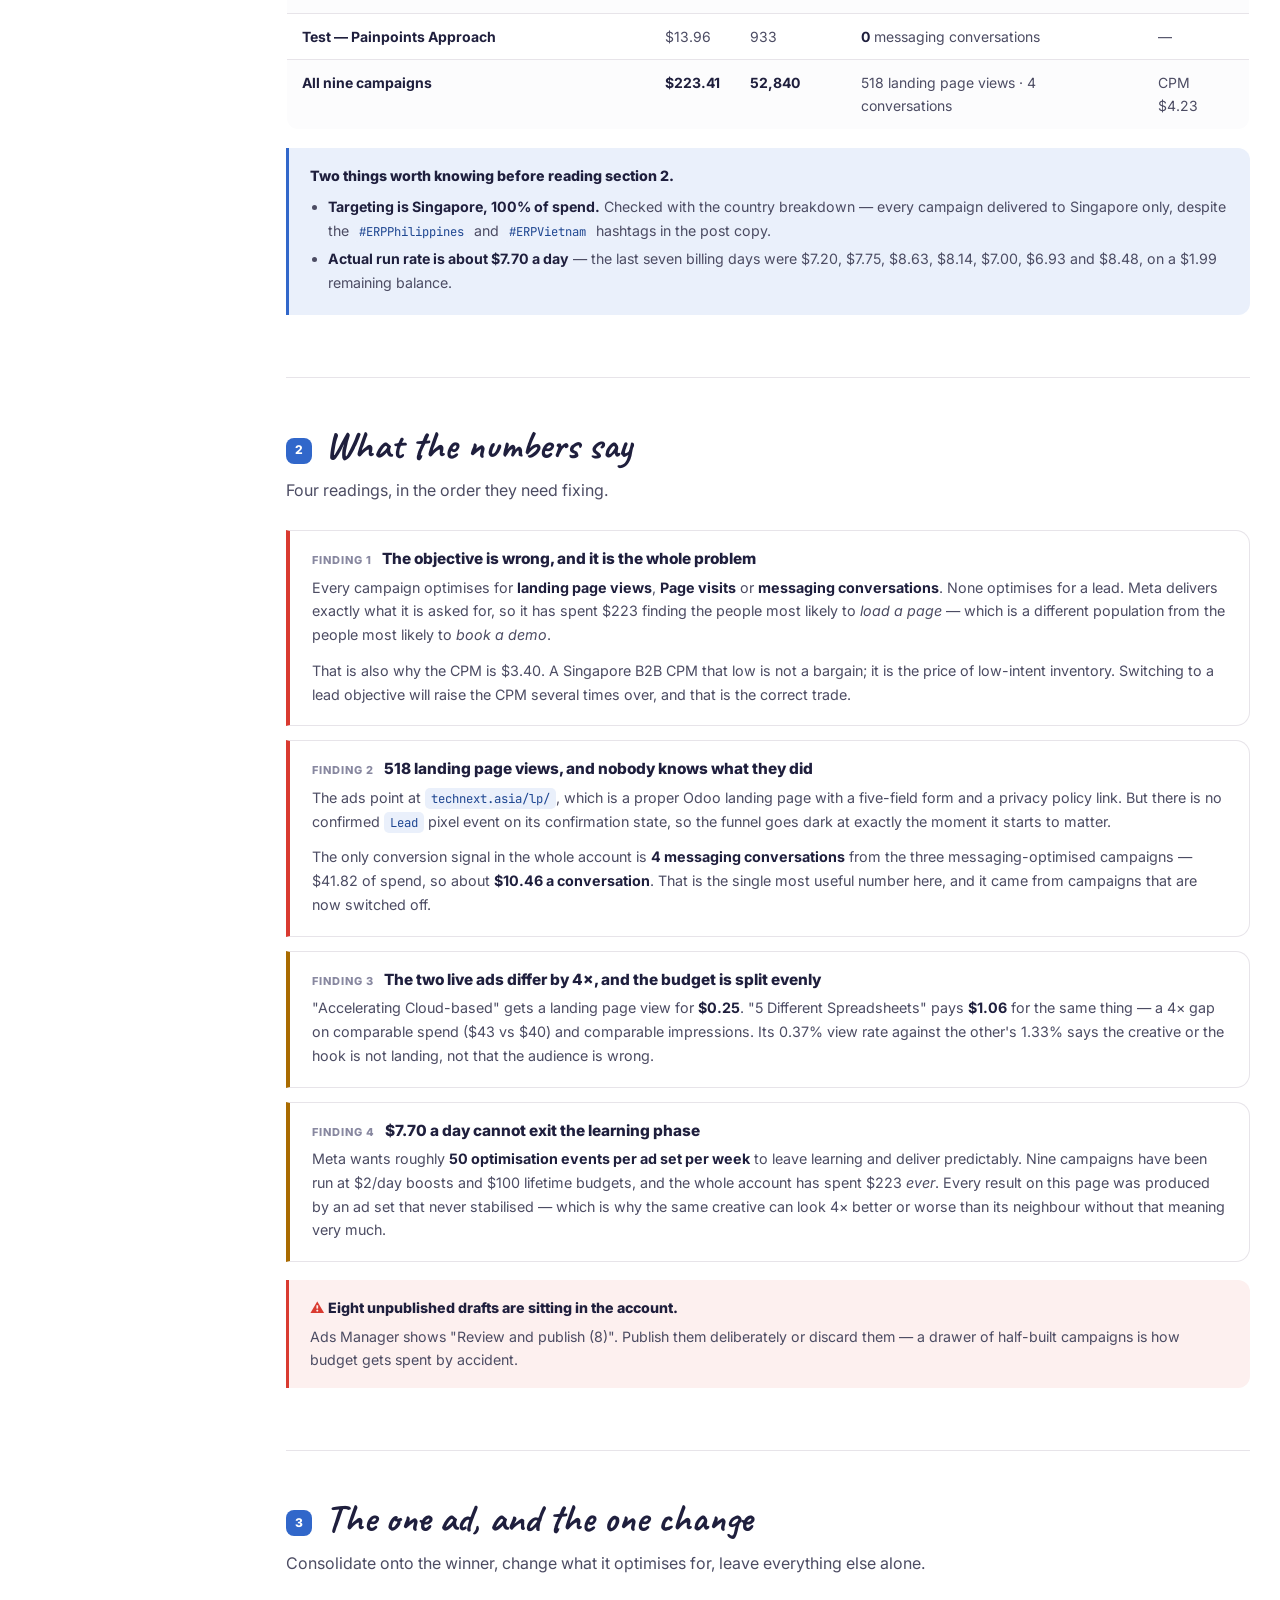
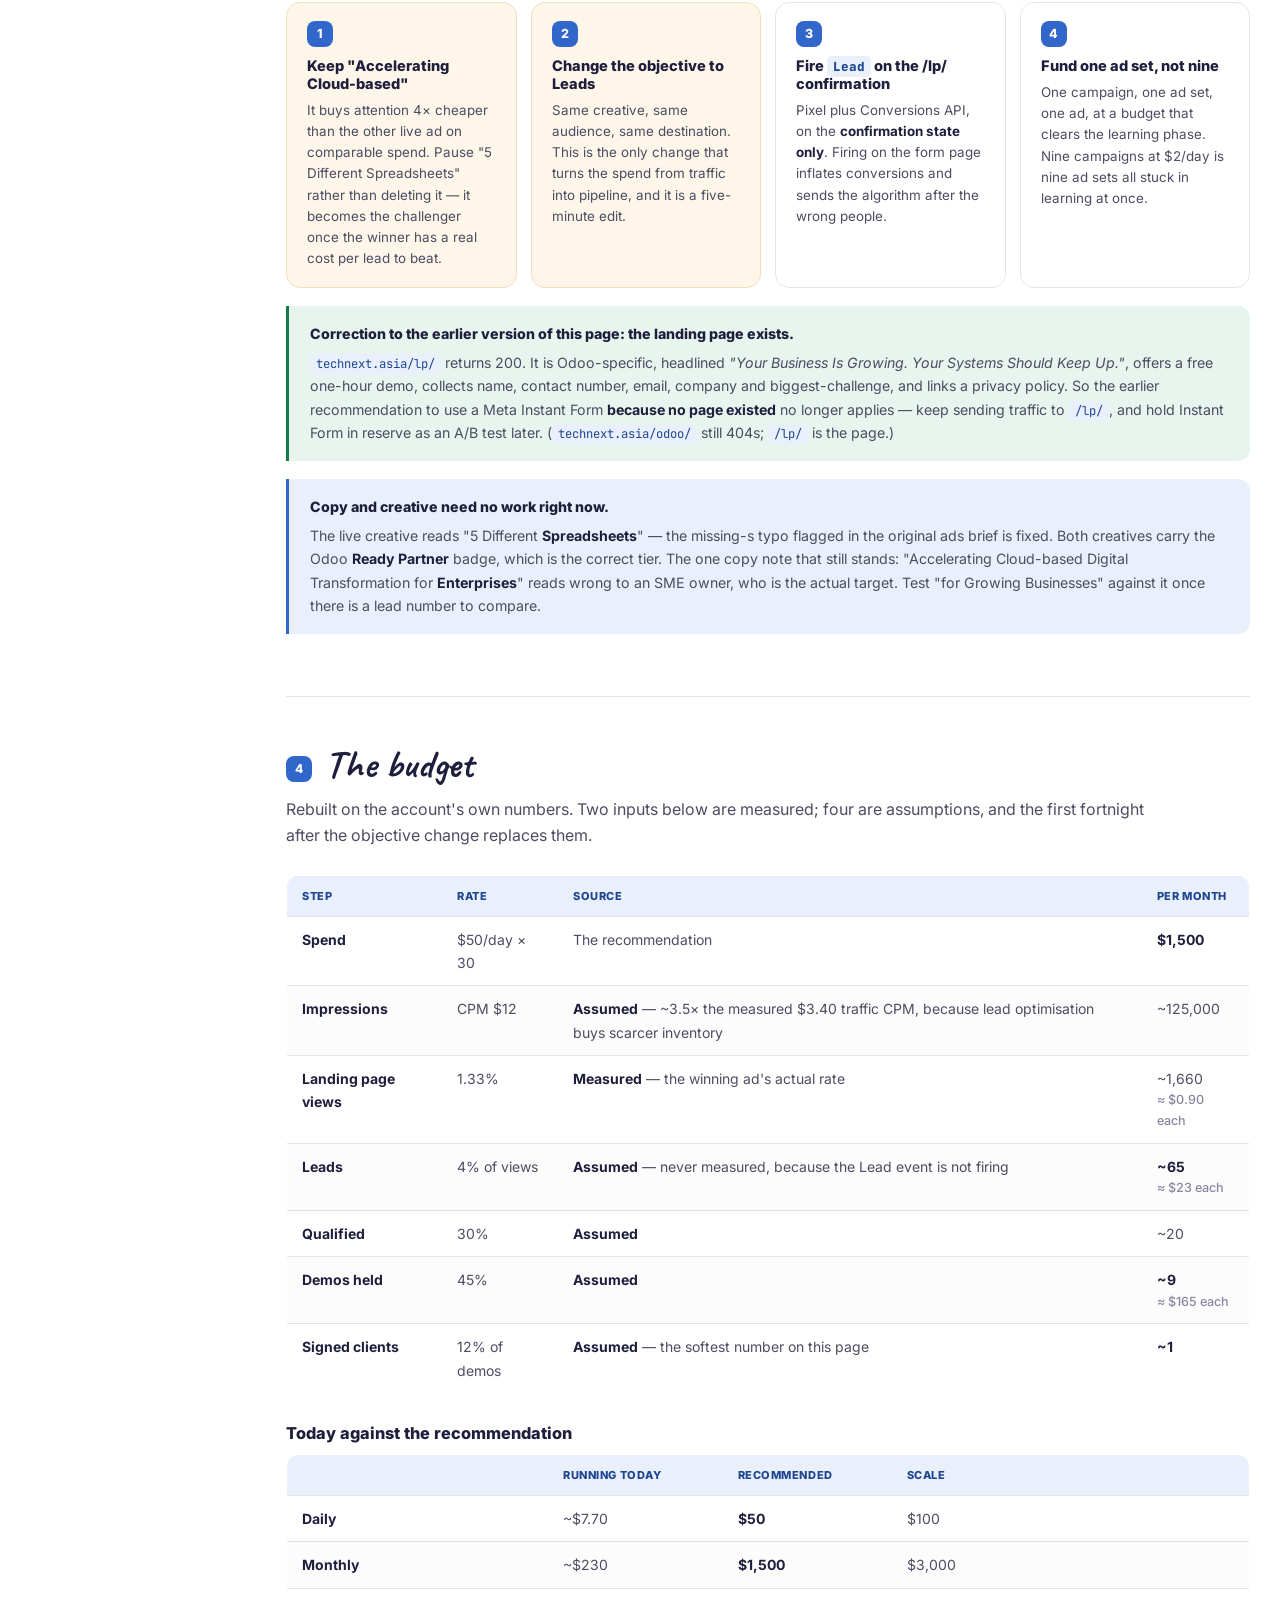
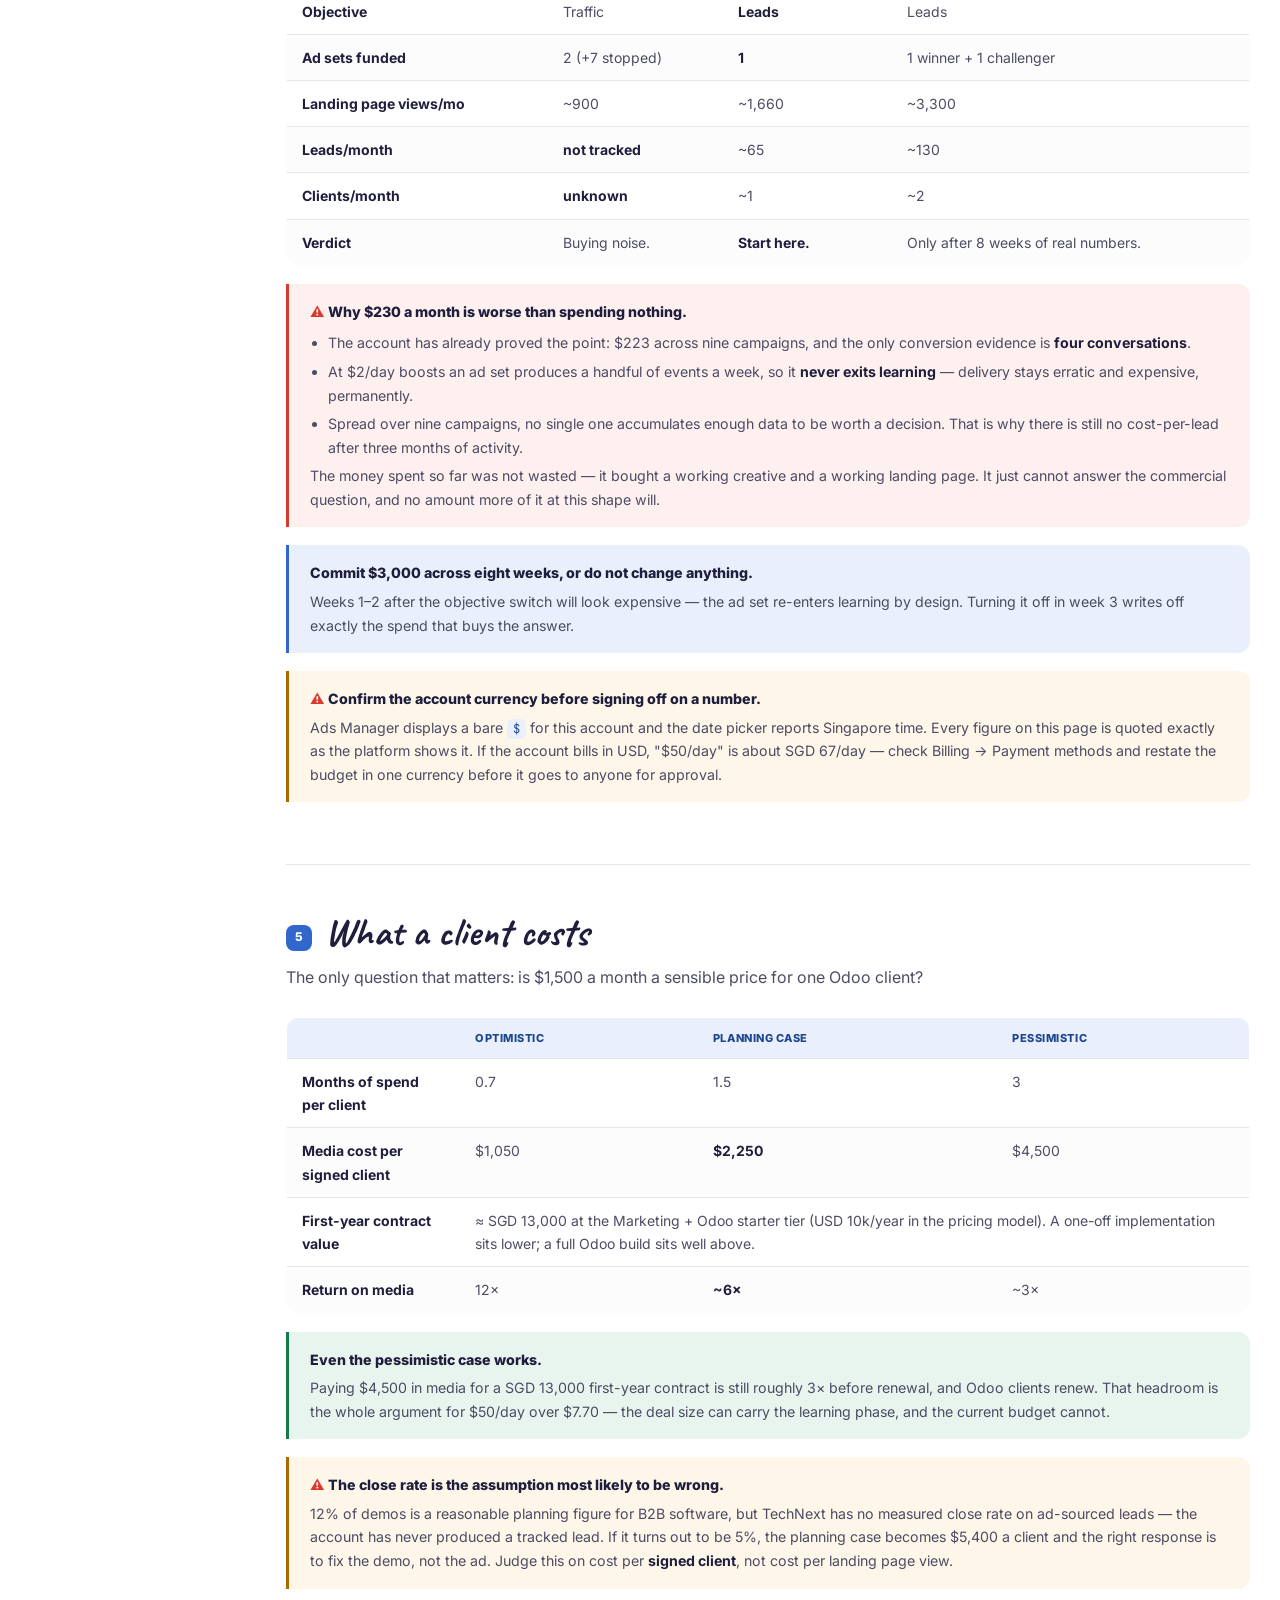
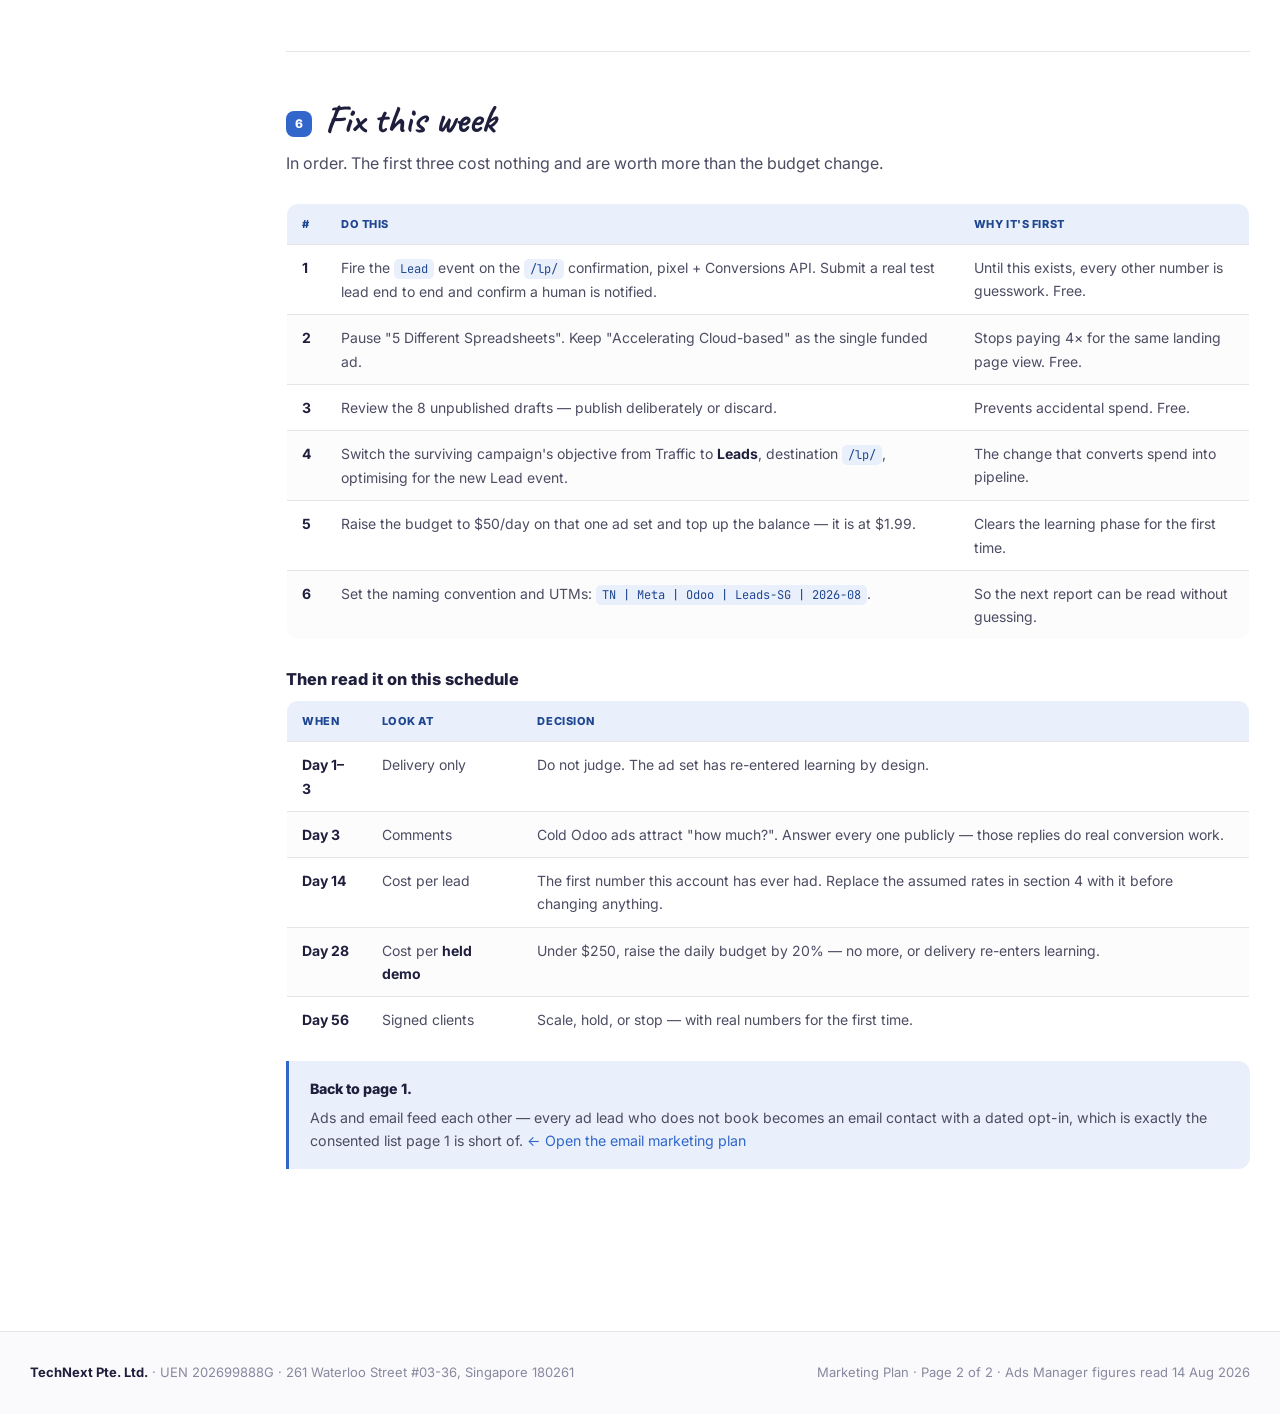
==== commit 95e07d9f: "Paid ads: rebuild page around the live campaigns and their real numbers Read from Ads Manager (accou" ====
--- a/ads.html
+++ b/ads.html
@@ -4,20 +4,12 @@
 <meta charset="UTF-8"/>
 <meta name="viewport" content="width=device-width, initial-scale=1.0"/>
 <title>Paid Ads · TechNext Marketing Plan</title>
-<meta name="description" content="TechNext's Facebook ads plan — one ad, one audience, and a budget sized to actually land a client."/>
+<meta name="description" content="TechNext's Facebook ads plan — what is running today, what the numbers say, and a budget sized to actually land a client."/>
 <link rel="icon" href="assets/logo-mark.png"/>
 <link rel="preconnect" href="https://fonts.googleapis.com"/>
 <link rel="preconnect" href="https://fonts.gstatic.com" crossorigin/>
 <link href="https://fonts.googleapis.com/css2?family=Inter:wght@400;500;600;700;800;900&family=Caveat:wght@400;600;700&family=JetBrains+Mono:wght@400;600&display=swap" rel="stylesheet"/>
 <link rel="stylesheet" href="css/plan.css"/>
-<style>
-  /* The ad and its spec sit side by side: creative at its natural 4:5, spec taking the rest. */
-  .assets.adspec{grid-template-columns:300px minmax(0,1fr)}
-  .assets.adspec .acard .prev.tall{min-height:0}
-  .assets.adspec .tbl{min-width:0;font-size:13.2px;margin-top:9px}
-  .assets.adspec .tbl td{padding:9px 13px}
-  @media(max-width:760px){ .assets.adspec{grid-template-columns:1fr} }
-</style>
 </head>
 <body>
 
@@ -34,224 +26,279 @@
 <div class="wrap">
   <aside class="toc">
     <div class="toc-h">Contents</div>
-    <a href="#ad">1 · The one ad</a>
-    <a href="#copy">2 · The copy</a>
-    <a href="#audience">3 · Who sees it</a>
+    <a href="#live">1 · What's running</a>
+    <a href="#read">2 · What it says</a>
+    <a href="#fix">3 · The one ad, the one change</a>
     <a href="#budget">4 · The budget</a>
     <a href="#client">5 · What a client costs</a>
-    <a href="#run">6 · Running it</a>
+    <a href="#do">6 · Fix this week</a>
   </aside>
 
   <main>
     <header class="hero">
       <span class="eyebrow">TechNext · Marketing Plan · Page 2 of 2</span>
-      <h1>One Facebook ad, <em>funded properly.</em></h1>
-      <p class="lede">Most small ad budgets fail for the same reason: they are too small to produce a
-      readable result, so nobody can tell whether the ad worked. This page picks one ad, one audience
-      and one offer, and puts enough money behind it to find out.</p>
-      <div class="oneline"><b>The number.</b> <b>SGD 50/day</b> — about <b>SGD 1,500/month</b> —
-      committed for <b>eight weeks (SGD 3,000)</b> before any judgement is made. That buys roughly
-      <b>60 leads a month</b>, <b>8 held demos</b>, and on the planning assumptions below,
-      <b>about one signed client</b>.</div>
+      <h1>Two ads are already live. <em>Neither can book a client.</em></h1>
+      <p class="lede">Not because the creative is bad — the creative is fine. Because both campaigns
+      are set to <b>Traffic</b>, so Meta is buying the cheapest possible clicks and nothing is
+      counting what happens after the landing page loads.</p>
+      <div class="oneline"><b>The state of play.</b> <b>$223.41</b> spent across nine campaigns has
+      bought <b>518 landing page views</b> and <b>4 conversations</b>. Not one campaign optimises for
+      a lead, so the cost of an actual enquiry is <b>unknown</b>. Fix the objective and the tracking
+      first; only then does raising the budget make sense.</p>
       <div class="facts">
-        <span>Platform <b>Facebook + Instagram</b></span>
-        <span>Market <b>Singapore</b></span>
-        <span><b>1</b> ad, <b>1</b> ad set</span>
-        <span>Objective <b>Leads</b></span>
-        <span>Commit <b>8 weeks</b></span>
+        <span>Spent to date <b>$223.41</b></span>
+        <span>Impressions <b>52,840</b></span>
+        <span>Landing page views <b>518</b></span>
+        <span>Conversations <b>4</b></span>
+        <span>Singapore <b>100%</b></span>
+        <span>Running at <b>~$7.70/day</b></span>
       </div>
     </header>
 
-    <!-- 1 THE AD -->
-    <section id="ad">
-      <h2 class="sec-h"><span class="sec-n">1</span> The one ad</h2>
-      <p class="sec-sub">One creative, one message, one destination. Splitting a small budget across
-      four ads is the fastest way to learn nothing.</p>
-
-      <div class="assets adspec">
-        <div class="acard">
-          <div class="prev flat tall"><img src="assets/ad-creative-4x5.png" alt="Facebook ad creative: From 5 different spreadsheets to Odoo ERP system"></div>
-          <div class="meta">
-            <div class="nm">"From 5 Different Spreadsheets, to Odoo ERP System!"</div>
-            <div class="ds">Already designed and on file. Names a problem the reader recognises in
-            under a second, and never mentions the word ERP before the problem.</div>
-            <div class="sp">PNG · 1080×1350 (4:5)</div>
-            <a class="btn btn-primary" href="assets/ad-creative-4x5.png" download="technext-odoo-ad-4x5.png">Download creative</a>
-          </div>
+    <!-- 1 LIVE -->
+    <section id="live">
+      <h2 class="sec-h"><span class="sec-n">1</span> What's running</h2>
+      <p class="sec-sub">Read from Ads Manager on 14 August 2026 — account <b>TechNext Marketing</b>
+      (<code>1864080237620209</code>), lifetime range. Two ads active, seven stopped, eight drafts
+      still unpublished.</p>
+
+      <h3 class="sub">Active right now</h3>
+      <div class="scroll-x">
+        <table class="tbl">
+          <thead><tr><th>Ad</th><th>Spent</th><th>Impressions</th><th>Result</th><th>Cost</th><th>CPM</th></tr></thead>
+          <tbody>
+            <tr>
+              <td class="k">"Accelerating Cloud-based Digital Transformation"<span class="sm">Laptop + Odoo app grid · <a href="https://web.facebook.com/share/p/1E7hHLi5DT/" target="_blank" rel="noopener">view post</a></span></td>
+              <td>$43.05<span class="sm">of a $100 lifetime budget</span></td>
+              <td>12,669</td>
+              <td><b>169</b> landing page views<span class="sm">1.33% of impressions</span></td>
+              <td><b>$0.25</b></td>
+              <td>$3.40</td>
+            </tr>
+            <tr>
+              <td class="k">"From 5 Different Spreadsheets, to One Odoo ERP System"<span class="sm">Odoo screen + pills · <a href="https://web.facebook.com/share/p/1NNH97UUNv/" target="_blank" rel="noopener">view post</a></span></td>
+              <td>$40.36<span class="sm">of a $100 lifetime budget</span></td>
+              <td>10,195</td>
+              <td><b>38</b> landing page views<span class="sm">0.37% of impressions</span></td>
+              <td><b>$1.06</b></td>
+              <td>$3.96</td>
+            </tr>
+          </tbody>
+        </table>
+      </div>
+
+      <h3 class="sub">Stopped or completed</h3>
+      <div class="scroll-x">
+        <table class="tbl">
+          <thead><tr><th>Campaign</th><th>Spent</th><th>Impressions</th><th>Result</th><th>Cost</th></tr></thead>
+          <tbody>
+            <tr><td class="k">Post: "Manufacturing businesses need more t…"</td><td>$35.07</td><td>8,461</td><td>163 landing page views</td><td>$0.22</td></tr>
+            <tr><td class="k">Post: "Growth is possible — but only if your s…"</td><td>$35.24</td><td>9,224</td><td>107 landing page views</td><td>$0.33</td></tr>
+            <tr><td class="k">Post: "Manufacturing businesses can't afford…"</td><td>$13.96</td><td>4,803</td><td>63 Facebook Page visits</td><td>$0.22</td></tr>
+            <tr><td class="k">Post: "Stop Managing Stock with Spreadsheets"</td><td>$13.91</td><td>3,653</td><td>41 landing page views</td><td>$0.34</td></tr>
+            <tr><td class="k">Post: "Every Odoo module is a breakthrough f…"</td><td>$13.93</td><td>1,449</td><td><b>1</b> messaging conversation</td><td>$13.93</td></tr>
+            <tr><td class="k">Test — General Approach</td><td>$13.93</td><td>1,453</td><td><b>3</b> messaging conversations</td><td>$4.64</td></tr>
+            <tr><td class="k">Test — Painpoints Approach</td><td>$13.96</td><td>933</td><td><b>0</b> messaging conversations</td><td>—</td></tr>
+            <tr><td class="k"><b>All nine campaigns</b></td><td><b>$223.41</b></td><td><b>52,840</b></td><td>518 landing page views · 4 conversations</td><td>CPM $4.23</td></tr>
+          </tbody>
+        </table>
+      </div>
+
+      <div class="callout blue">
+        <span class="ch">Two things worth knowing before reading section 2.</span>
+        <ul>
+          <li><b>Targeting is Singapore, 100% of spend.</b> Checked with the country breakdown — every
+          campaign delivered to Singapore only, despite the <code>#ERPPhilippines</code> and
+          <code>#ERPVietnam</code> hashtags in the post copy.</li>
+          <li><b>Actual run rate is about $7.70 a day</b> — the last seven billing days were $7.20,
+          $7.75, $8.63, $8.14, $7.00, $6.93 and $8.48, on a $1.99 remaining balance.</li>
+        </ul>
+      </div>
+    </section>
+
+    <!-- 2 READ -->
+    <section id="read">
+      <h2 class="sec-h"><span class="sec-n">2</span> What the numbers say</h2>
+      <p class="sec-sub">Four readings, in the order they need fixing.</p>
+
+      <div class="rule red">
+        <h4><span class="rn">Finding 1</span> <span class="rt">The objective is wrong, and it is the whole problem</span></h4>
+        <p>Every campaign optimises for <b>landing page views</b>, <b>Page visits</b> or
+        <b>messaging conversations</b>. None optimises for a lead. Meta delivers exactly what it is
+        asked for, so it has spent $223 finding the people most likely to <i>load a page</i> — which
+        is a different population from the people most likely to <i>book a demo</i>.</p>
+        <p>That is also why the CPM is $3.40. A Singapore B2B CPM that low is not a bargain; it is the
+        price of low-intent inventory. Switching to a lead objective will raise the CPM several times
+        over, and that is the correct trade.</p>
+      </div>
+
+      <div class="rule red">
+        <h4><span class="rn">Finding 2</span> <span class="rt">518 landing page views, and nobody knows what they did</span></h4>
+        <p>The ads point at <code>technext.asia/lp/</code>, which is a proper Odoo landing page with a
+        five-field form and a privacy policy link. But there is no confirmed <code>Lead</code> pixel
+        event on its confirmation state, so the funnel goes dark at exactly the moment it starts to
+        matter.</p>
+        <p>The only conversion signal in the whole account is <b>4 messaging conversations</b> from the
+        three messaging-optimised campaigns — $41.82 of spend, so about <b>$10.46 a conversation</b>.
+        That is the single most useful number here, and it came from campaigns that are now switched off.</p>
+      </div>
+
+      <div class="rule amber">
+        <h4><span class="rn">Finding 3</span> <span class="rt">The two live ads differ by 4×, and the budget is split evenly</span></h4>
+        <p>"Accelerating Cloud-based" gets a landing page view for <b>$0.25</b>. "5 Different
+        Spreadsheets" pays <b>$1.06</b> for the same thing — a 4× gap on comparable spend ($43 vs $40)
+        and comparable impressions. Its 0.37% view rate against the other's 1.33% says the creative or
+        the hook is not landing, not that the audience is wrong.</p>
+      </div>
+
+      <div class="rule amber">
+        <h4><span class="rn">Finding 4</span> <span class="rt">$7.70 a day cannot exit the learning phase</span></h4>
+        <p>Meta wants roughly <b>50 optimisation events per ad set per week</b> to leave learning and
+        deliver predictably. Nine campaigns have been run at $2/day boosts and $100 lifetime budgets,
+        and the whole account has spent $223 <i>ever</i>. Every result on this page was produced by an
+        ad set that never stabilised — which is why the same creative can look 4× better or worse than
+        its neighbour without that meaning very much.</p>
+      </div>
+
+      <div class="callout">
+        <span class="ch"><span class="warn-ic">⚠</span> Eight unpublished drafts are sitting in the account.</span>
+        Ads Manager shows "Review and publish (8)". Publish them deliberately or discard them — a
+        drawer of half-built campaigns is how budget gets spent by accident.
+      </div>
+    </section>
+
+    <!-- 3 FIX -->
+    <section id="fix">
+      <h2 class="sec-h"><span class="sec-n">3</span> The one ad, and the one change</h2>
+      <p class="sec-sub">Consolidate onto the winner, change what it optimises for, leave everything
+      else alone.</p>
+
+      <div class="qs">
+        <div class="qs-card hi">
+          <div class="n">1</div>
+          <h4>Keep "Accelerating Cloud-based"</h4>
+          <p>It buys attention 4× cheaper than the other live ad on comparable spend. Pause "5
+          Different Spreadsheets" rather than deleting it — it becomes the challenger once the winner
+          has a real cost per lead to beat.</p>
         </div>
-        <div class="acard">
-          <div class="meta">
-            <div class="nm">The spec, in full</div>
-            <table class="tbl">
-              <tbody>
-                <tr><td class="k">Objective</td><td>Leads</td></tr>
-                <tr><td class="k">Conversion location</td><td><b>Instant Form</b> (Meta's native form)</td></tr>
-                <tr><td class="k">Budget</td><td>Ad-set level (ABO), SGD 50/day</td></tr>
-                <tr><td class="k">Bid strategy</td><td>Highest volume for 14 days, then cost cap</td></tr>
-                <tr><td class="k">Placements</td><td>Advantage+, minus Audience Network rewarded video and in-stream</td></tr>
-                <tr><td class="k">Attribution</td><td>7-day click, 1-day view</td></tr>
-                <tr><td class="k">CTA button</td><td>Learn more</td></tr>
-                <tr><td class="k">Ratios needed</td><td>4:5 primary · 1:1 · exclude Stories unless 9:16 is rebuilt</td></tr>
-              </tbody>
-            </table>
-          </div>
+        <div class="qs-card hi">
+          <div class="n">2</div>
+          <h4>Change the objective to Leads</h4>
+          <p>Same creative, same audience, same destination. This is the only change that turns the
+          spend from traffic into pipeline, and it is a five-minute edit.</p>
         </div>
-      </div>
-
-      <div class="callout amber">
-        <span class="ch"><span class="warn-ic">⚠</span> Instant Form, not the website — and this is not a preference.</span>
-        <code>technext.asia</code> has no Odoo page. Sending Odoo traffic to a homepage is the single
-        largest cost-per-lead penalty available, and it shows up in the data as healthy click-through
-        with no leads. An Instant Form needs no landing page at all. Build a real
-        <code>/odoo/</code> page and this decision gets revisited — until then, form.
-      </div>
-
-      <div class="callout">
-        <span class="ch"><span class="warn-ic">⚠</span> Fix before upload.</span>
-        <ul>
-          <li>The headline reads <b>"5 Different Spreadsheet"</b> — it needs the <b>s</b>. It is in 60pt
-          type across the widest part of the ad.</li>
-          <li>Re-export at exactly <b>1080 × 1350</b>. The file on record is slightly taller than 4:5,
-          and Meta crops the overflow from the edges — the bottom contact line goes first.</li>
-        </ul>
-      </div>
-    </section>
-
-    <!-- 2 COPY -->
-    <section id="copy">
-      <h2 class="sec-h"><span class="sec-n">2</span> The copy</h2>
-      <p class="sec-sub">Paste straight into Ads Manager. The first line is 121 characters, which
-      fits inside Meta's mobile truncation point — so the whole hook is visible before "See more".</p>
-
-      <div class="bp">
-        <button class="cbtn2">Copy</button>
-        <h4>Primary text</h4>
-        <p>Quotations in one file. Stock in another. Invoices in a third. Nobody knows the real
-        numbers until someone reconciles them.<br><br>
-        Odoo puts POS, inventory, CRM and accounting into one system — and we configure it around the
-        way your business already runs, not the other way round.<br><br>
-        TechNext is an Odoo Ready Partner. Book a free 30-minute demo and we will load your own
-        products and prices in before the call.</p>
-      </div>
-
-      <div class="scroll-x">
-        <table class="tbl">
-          <thead><tr><th>Field</th><th>Text</th><th>Count</th></tr></thead>
-          <tbody>
-            <tr><td class="k">Headline</td><td>Five spreadsheets, one system</td><td>29 / 40</td></tr>
-            <tr><td class="k">Description</td><td>Free 30-minute Odoo demo</td><td>24 / 30</td></tr>
-            <tr><td class="k">Form headline</td><td>See Odoo running on your own products</td><td>—</td></tr>
-            <tr><td class="k">Form description</td><td>Send us a product list and we will load your SKUs, prices and tax settings into Odoo before the call. Thirty minutes, no obligation, no licence to buy upfront.</td><td>—</td></tr>
-            <tr><td class="k">Form fields</td><td>Full name · work email · phone number · company · "What are you running today?"</td><td>—</td></tr>
-          </tbody>
-        </table>
+        <div class="qs-card">
+          <div class="n">3</div>
+          <h4>Fire <code>Lead</code> on the /lp/ confirmation</h4>
+          <p>Pixel plus Conversions API, on the <b>confirmation state only</b>. Firing on the form
+          page inflates conversions and sends the algorithm after the wrong people.</p>
+        </div>
+        <div class="qs-card">
+          <div class="n">4</div>
+          <h4>Fund one ad set, not nine</h4>
+          <p>One campaign, one ad set, one ad, at a budget that clears the learning phase. Nine
+          campaigns at $2/day is nine ad sets all stuck in learning at once.</p>
+        </div>
+      </div>
+
+      <div class="callout green">
+        <span class="ch">Correction to the earlier version of this page: the landing page exists.</span>
+        <code>technext.asia/lp/</code> returns 200. It is Odoo-specific, headlined <i>"Your Business Is
+        Growing. Your Systems Should Keep Up."</i>, offers a free one-hour demo, collects name, contact
+        number, email, company and biggest-challenge, and links a privacy policy. So the earlier
+        recommendation to use a Meta Instant Form <b>because no page existed</b> no longer applies —
+        keep sending traffic to <code>/lp/</code>, and hold Instant Form in reserve as an A/B test
+        later. (<code>technext.asia/odoo/</code> still 404s; <code>/lp/</code> is the page.)
       </div>
 
       <div class="callout blue">
-        <span class="ch">Two claims that must stay exactly as written.</span>
-        It is <b>"Odoo Ready Partner"</b> — that is what Odoo's own directory lists, and "Certified
-        Partner" is not one of Odoo's company tiers. And the copy promises a demo loaded with the
-        prospect's own products: somebody has to actually own doing that before the ad goes live.
-      </div>
-    </section>
-
-    <!-- 3 AUDIENCE -->
-    <section id="audience">
-      <h2 class="sec-h"><span class="sec-n">3</span> Who sees it</h2>
-      <p class="sec-sub">One ad set. Broad enough for Meta to optimise, narrow enough to be Singapore
-      SME owners.</p>
-      <div class="scroll-x">
-        <table class="tbl">
-          <thead><tr><th>Setting</th><th>Value</th><th>Why</th></tr></thead>
-          <tbody>
-            <tr><td class="k">Location</td><td>Singapore — <b>People living in this location</b></td><td>The default includes travellers and recent visitors. Change it every time.</td></tr>
-            <tr><td class="k">Age</td><td>28–60</td><td>Owner and finance-manager range.</td></tr>
-            <tr><td class="k">Languages</td><td>English, Chinese (Simplified and Traditional)</td><td>Reflects how SG SME owners actually set their phones.</td></tr>
-            <tr><td class="k">Interests</td><td>ERP · point of sale · inventory management software · accounting software · QuickBooks · Xero · SAP · small business</td><td>Signals someone already paying for a tool Odoo replaces.</td></tr>
-            <tr><td class="k">Behaviours</td><td><b>Small business owners</b> · Facebook Page admins</td><td>The two strongest B2B proxies Meta still offers.</td></tr>
-            <tr><td class="k">Advantage+ audience</td><td>On, with the above as suggestions</td><td>At this budget, let Meta widen. Hard-locking a tiny audience raises CPM.</td></tr>
-            <tr><td class="k">Exclusions</td><td>Customer list · staff · anyone who submitted a lead in 180 days</td><td>Stops paying twice for the same person.</td></tr>
-          </tbody>
-        </table>
+        <span class="ch">Copy and creative need no work right now.</span>
+        The live creative reads "5 Different <b>Spreadsheets</b>" — the missing-s typo flagged in the
+        original ads brief is fixed. Both creatives carry the Odoo <b>Ready Partner</b> badge, which is
+        the correct tier. The one copy note that still stands: "Accelerating Cloud-based Digital
+        Transformation for <b>Enterprises</b>" reads wrong to an SME owner, who is the actual target.
+        Test "for Growing Businesses" against it once there is a lead number to compare.
       </div>
     </section>
 
     <!-- 4 BUDGET -->
     <section id="budget">
       <h2 class="sec-h"><span class="sec-n">4</span> The budget</h2>
-      <p class="sec-sub">Worked from the top down. Every rate below is a planning assumption for
-      Singapore B2B software, not a forecast — the first fortnight replaces them with real numbers.</p>
-
-      <div class="scroll-x">
-        <table class="tbl">
-          <thead><tr><th>Step</th><th>Rate assumed</th><th>Result per month</th></tr></thead>
-          <tbody>
-            <tr><td class="k">Spend</td><td>SGD 50/day × 30</td><td><b>SGD 1,500</b></td></tr>
-            <tr><td class="k">Impressions</td><td>CPM SGD 22<span class="sm">SG B2B interest targeting is at the expensive end</span></td><td>~68,000</td></tr>
-            <tr><td class="k">Link clicks</td><td>0.9% link CTR</td><td>~610 <span class="sm">CPC ≈ SGD 2.46</span></td></tr>
-            <tr><td class="k">Leads</td><td>10% of clicks submit the form</td><td><b>~60</b> <span class="sm">Cost per lead ≈ SGD 25</span></td></tr>
-            <tr><td class="k">Qualified</td><td>30% are contactable and actually in market</td><td>~18</td></tr>
-            <tr><td class="k">Demos held</td><td>45% of qualified turn up</td><td><b>~8</b> <span class="sm">Cost per held demo ≈ SGD 190</span></td></tr>
-            <tr><td class="k">Signed clients</td><td>12% of demos close</td><td><b>~1</b></td></tr>
-          </tbody>
-        </table>
-      </div>
-
-      <h3 class="sub">Three budget levels, and what each one actually buys</h3>
-      <div class="scroll-x">
-        <table class="tbl">
-          <thead><tr><th></th><th>Too small</th><th>Recommended</th><th>Scale</th></tr></thead>
-          <tbody>
-            <tr><td class="k">Daily</td><td>SGD 8</td><td><b>SGD 50</b></td><td>SGD 100</td></tr>
-            <tr><td class="k">Monthly</td><td>SGD 250</td><td><b>SGD 1,500</b></td><td>SGD 3,000</td></tr>
-            <tr><td class="k">Leads/month</td><td>~10</td><td>~60</td><td>~120</td></tr>
-            <tr><td class="k">Demos/month</td><td>~1</td><td>~8</td><td>~16</td></tr>
-            <tr><td class="k">Clients/month</td><td>~0.1</td><td>~1</td><td>~2</td></tr>
-            <tr><td class="k">Verdict</td><td>Unreadable. Do not run this.</td><td><b>Start here.</b></td><td>Only after 8 weeks of real numbers.</td></tr>
+      <p class="sec-sub">Rebuilt on the account's own numbers. Two inputs below are measured; four are
+      assumptions, and the first fortnight after the objective change replaces them.</p>
+
+      <div class="scroll-x">
+        <table class="tbl">
+          <thead><tr><th>Step</th><th>Rate</th><th>Source</th><th>Per month</th></tr></thead>
+          <tbody>
+            <tr><td class="k">Spend</td><td>$50/day × 30</td><td>The recommendation</td><td><b>$1,500</b></td></tr>
+            <tr><td class="k">Impressions</td><td>CPM $12</td><td><b>Assumed</b> — ~3.5× the measured $3.40 traffic CPM, because lead optimisation buys scarcer inventory</td><td>~125,000</td></tr>
+            <tr><td class="k">Landing page views</td><td>1.33%</td><td><b>Measured</b> — the winning ad's actual rate</td><td>~1,660 <span class="sm">≈ $0.90 each</span></td></tr>
+            <tr><td class="k">Leads</td><td>4% of views</td><td><b>Assumed</b> — never measured, because the Lead event is not firing</td><td><b>~65</b> <span class="sm">≈ $23 each</span></td></tr>
+            <tr><td class="k">Qualified</td><td>30%</td><td><b>Assumed</b></td><td>~20</td></tr>
+            <tr><td class="k">Demos held</td><td>45%</td><td><b>Assumed</b></td><td><b>~9</b> <span class="sm">≈ $165 each</span></td></tr>
+            <tr><td class="k">Signed clients</td><td>12% of demos</td><td><b>Assumed</b> — the softest number on this page</td><td><b>~1</b></td></tr>
+          </tbody>
+        </table>
+      </div>
+
+      <h3 class="sub">Today against the recommendation</h3>
+      <div class="scroll-x">
+        <table class="tbl">
+          <thead><tr><th></th><th>Running today</th><th>Recommended</th><th>Scale</th></tr></thead>
+          <tbody>
+            <tr><td class="k">Daily</td><td>~$7.70</td><td><b>$50</b></td><td>$100</td></tr>
+            <tr><td class="k">Monthly</td><td>~$230</td><td><b>$1,500</b></td><td>$3,000</td></tr>
+            <tr><td class="k">Objective</td><td>Traffic</td><td><b>Leads</b></td><td>Leads</td></tr>
+            <tr><td class="k">Ad sets funded</td><td>2 (+7 stopped)</td><td><b>1</b></td><td>1 winner + 1 challenger</td></tr>
+            <tr><td class="k">Landing page views/mo</td><td>~900</td><td>~1,660</td><td>~3,300</td></tr>
+            <tr><td class="k">Leads/month</td><td><b>not tracked</b></td><td>~65</td><td>~130</td></tr>
+            <tr><td class="k">Clients/month</td><td><b>unknown</b></td><td>~1</td><td>~2</td></tr>
+            <tr><td class="k">Verdict</td><td>Buying noise.</td><td><b>Start here.</b></td><td>Only after 8 weeks of real numbers.</td></tr>
           </tbody>
         </table>
       </div>
 
       <div class="callout">
-        <span class="ch"><span class="warn-ic">⚠</span> Why SGD 250/month is worse than spending nothing.</span>
+        <span class="ch"><span class="warn-ic">⚠</span> Why $230 a month is worse than spending nothing.</span>
         <ul>
-          <li>Meta's learning phase wants roughly <b>50 optimisation events per ad set per week</b>.
-          At SGD 8/day the ad set produces two or three leads a week, so it <b>never exits learning</b>
-          — delivery stays erratic and expensive, permanently.</li>
-          <li>Ten leads a month is statistical noise. A good week and a bad week look identical, so
-          after three months there is still no decision to make.</li>
-          <li>It spends SGD 750 over a quarter and produces neither a client nor an answer. The same
-          SGD 750 spent in two weeks at SGD 50/day at least produces a readable result.</li>
+          <li>The account has already proved the point: $223 across nine campaigns, and the only
+          conversion evidence is <b>four conversations</b>.</li>
+          <li>At $2/day boosts an ad set produces a handful of events a week, so it <b>never exits
+          learning</b> — delivery stays erratic and expensive, permanently.</li>
+          <li>Spread over nine campaigns, no single one accumulates enough data to be worth a decision.
+          That is why there is still no cost-per-lead after three months of activity.</li>
         </ul>
-        Below roughly SGD 40/day in this market, you are not buying leads. You are buying noise.
+        The money spent so far was not wasted — it bought a working creative and a working landing
+        page. It just cannot answer the commercial question, and no amount more of it at this shape will.
       </div>
 
       <div class="callout blue">
-        <span class="ch">Commit SGD 3,000 across eight weeks, or do not start.</span>
-        Weeks 1–2 are the learning phase and will look expensive — that is normal, not a failure.
-        Turning the ad off in week 3 writes off everything spent getting through it. Eight weeks is
-        the shortest honest test.
-      </div>
-
-      <h3 class="sub">What the SGD 1,500 does not cover</h3>
-      <ul class="plain">
-        <li><b>Creative refresh</b> — one new variant every 4 weeks once the pool starts fatiguing. Design time, not media spend.</li>
-        <li><b>Someone answering leads fast.</b> An Instant Form lead goes cold within the hour. A same-day first reply is worth more than any bid adjustment on this page.</li>
-        <li><b>The demo promise.</b> The copy says we load their products and prices before the call. That is real preparation time per demo.</li>
-      </ul>
+        <span class="ch">Commit $3,000 across eight weeks, or do not change anything.</span>
+        Weeks 1–2 after the objective switch will look expensive — the ad set re-enters learning by
+        design. Turning it off in week 3 writes off exactly the spend that buys the answer.
+      </div>
+
+      <div class="callout amber">
+        <span class="ch"><span class="warn-ic">⚠</span> Confirm the account currency before signing off on a number.</span>
+        Ads Manager displays a bare <code>$</code> for this account and the date picker reports
+        Singapore time. Every figure on this page is quoted exactly as the platform shows it. If the
+        account bills in USD, "$50/day" is about SGD 67/day — check Billing → Payment methods and
+        restate the budget in one currency before it goes to anyone for approval.
+      </div>
     </section>
 
     <!-- 5 CLIENT -->
     <section id="client">
       <h2 class="sec-h"><span class="sec-n">5</span> What a client costs</h2>
-      <p class="sec-sub">The only question that matters: is SGD 1,500 a sensible price for one Odoo
-      client?</p>
+      <p class="sec-sub">The only question that matters: is $1,500 a month a sensible price for one
+      Odoo client?</p>
       <div class="scroll-x">
         <table class="tbl">
           <thead><tr><th></th><th>Optimistic</th><th>Planning case</th><th>Pessimistic</th></tr></thead>
           <tbody>
             <tr><td class="k">Months of spend per client</td><td>0.7</td><td>1.5</td><td>3</td></tr>
-            <tr><td class="k">Media cost per signed client</td><td>SGD 1,050</td><td><b>SGD 2,250</b></td><td>SGD 4,500</td></tr>
+            <tr><td class="k">Media cost per signed client</td><td>$1,050</td><td><b>$2,250</b></td><td>$4,500</td></tr>
             <tr><td class="k">First-year contract value</td><td colspan="3">≈ SGD 13,000 at the Marketing + Odoo starter tier (USD 10k/year in the pricing model). A one-off implementation sits lower; a full Odoo build sits well above.</td></tr>
             <tr><td class="k">Return on media</td><td>12×</td><td><b>~6×</b></td><td>~3×</td></tr>
           </tbody>
@@ -259,48 +306,50 @@
       </div>
       <div class="callout green">
         <span class="ch">Even the pessimistic case works.</span>
-        Paying SGD 4,500 in media for a SGD 13,000 first-year contract is still a 3× return before
-        renewal, and Odoo clients renew. That headroom is exactly why the budget should be SGD 50/day
-        rather than SGD 8 — the deal size can carry it, and the small budget cannot carry the learning
-        phase.
+        Paying $4,500 in media for a SGD 13,000 first-year contract is still roughly 3× before
+        renewal, and Odoo clients renew. That headroom is the whole argument for $50/day over $7.70 —
+        the deal size can carry the learning phase, and the current budget cannot.
       </div>
       <div class="callout amber">
-        <span class="ch"><span class="warn-ic">⚠</span> The assumption most likely to be wrong is the close rate.</span>
-        12% of demos is a reasonable planning figure for a warm-ish B2B software demo, but TechNext
-        has no measured close rate on ad-sourced leads at all. If it turns out to be 5%, the
-        planning case becomes SGD 5,400 a client and the honest response is to fix the demo, not the ad.
-        Track cost per <b>signed client</b>, not cost per lead.
-      </div>
-    </section>
-
-    <!-- 6 RUN -->
-    <section id="run">
-      <h2 class="sec-h"><span class="sec-n">6</span> Running it</h2>
-      <p class="sec-sub">Two weeks of not touching it, then decisions on a schedule.</p>
+        <span class="ch"><span class="warn-ic">⚠</span> The close rate is the assumption most likely to be wrong.</span>
+        12% of demos is a reasonable planning figure for B2B software, but TechNext has no measured
+        close rate on ad-sourced leads — the account has never produced a tracked lead. If it turns out
+        to be 5%, the planning case becomes $5,400 a client and the right response is to fix the demo,
+        not the ad. Judge this on cost per <b>signed client</b>, not cost per landing page view.
+      </div>
+    </section>
+
+    <!-- 6 DO -->
+    <section id="do">
+      <h2 class="sec-h"><span class="sec-n">6</span> Fix this week</h2>
+      <p class="sec-sub">In order. The first three cost nothing and are worth more than the budget change.</p>
+      <div class="scroll-x">
+        <table class="tbl">
+          <thead><tr><th>#</th><th>Do this</th><th>Why it's first</th></tr></thead>
+          <tbody>
+            <tr><td class="k">1</td><td>Fire the <code>Lead</code> event on the <code>/lp/</code> confirmation, pixel + Conversions API. Submit a real test lead end to end and confirm a human is notified.</td><td>Until this exists, every other number is guesswork. Free.</td></tr>
+            <tr><td class="k">2</td><td>Pause "5 Different Spreadsheets". Keep "Accelerating Cloud-based" as the single funded ad.</td><td>Stops paying 4× for the same landing page view. Free.</td></tr>
+            <tr><td class="k">3</td><td>Review the 8 unpublished drafts — publish deliberately or discard.</td><td>Prevents accidental spend. Free.</td></tr>
+            <tr><td class="k">4</td><td>Switch the surviving campaign's objective from Traffic to <b>Leads</b>, destination <code>/lp/</code>, optimising for the new Lead event.</td><td>The change that converts spend into pipeline.</td></tr>
+            <tr><td class="k">5</td><td>Raise the budget to $50/day on that one ad set and top up the balance — it is at $1.99.</td><td>Clears the learning phase for the first time.</td></tr>
+            <tr><td class="k">6</td><td>Set the naming convention and UTMs: <code>TN | Meta | Odoo | Leads-SG | 2026-08</code>.</td><td>So the next report can be read without guessing.</td></tr>
+          </tbody>
+        </table>
+      </div>
+
+      <h3 class="sub">Then read it on this schedule</h3>
       <div class="scroll-x">
         <table class="tbl">
           <thead><tr><th>When</th><th>Look at</th><th>Decision</th></tr></thead>
           <tbody>
-            <tr><td class="k">Day 1–3</td><td>Delivery only</td><td>Do not judge performance. If spend is barely moving, the audience is too narrow or the bid is capped.</td></tr>
+            <tr><td class="k">Day 1–3</td><td>Delivery only</td><td>Do not judge. The ad set has re-entered learning by design.</td></tr>
             <tr><td class="k">Day 3</td><td>Comments</td><td>Cold Odoo ads attract "how much?". Answer every one publicly — those replies do real conversion work.</td></tr>
-            <tr><td class="k">Day 7</td><td>CTR under 1%</td><td>The creative is the problem, not the audience. Rotate the primary text.</td></tr>
-            <tr><td class="k">Day 7</td><td>CTR healthy, no leads</td><td>The form is the problem. Shorten it. This is also what a missing landing page looks like in the data.</td></tr>
-            <tr><td class="k">Day 14</td><td>Cost per lead</td><td>Replace every assumed rate in section 4 with the observed one. Recalculate before changing anything.</td></tr>
-            <tr><td class="k">Day 28</td><td>Cost per <b>held demo</b></td><td>The first number worth acting on. Under SGD 250, increase the daily budget by 20% — no more, or delivery re-enters learning.</td></tr>
-            <tr><td class="k">Day 56</td><td>Signed clients</td><td>Scale, hold, or stop — with real numbers on the table for the first time.</td></tr>
-          </tbody>
-        </table>
-      </div>
-
-      <h3 class="sub">Before it goes live</h3>
-      <ul class="plain">
-        <li>Typo fixed and creative re-exported at exactly 1080 × 1350; 1:1 version produced, or Stories and Reels excluded.</li>
-        <li>Pixel and Conversions API both firing. <b><code>Lead</code> fires on the confirmation only</b> — firing it on the form page inflates conversions and sends the algorithm after the wrong people.</li>
-        <li>Privacy policy URL confirmed to resolve — Meta blocks lead forms without one.</li>
-        <li>Naming convention set: <code>TN | Meta | Odoo | Cold-SME | SG | 2026-08</code>, with UTMs on every link.</li>
-        <li>Lead routing tested end to end: submit a real test lead and confirm a human is notified.</li>
-        <li>A named person owns replies during business hours, and sales has agreed to honour "free 30-minute demo, no licence to buy upfront".</li>
-      </ul>
+            <tr><td class="k">Day 14</td><td>Cost per lead</td><td>The first number this account has ever had. Replace the assumed rates in section 4 with it before changing anything.</td></tr>
+            <tr><td class="k">Day 28</td><td>Cost per <b>held demo</b></td><td>Under $250, raise the daily budget by 20% — no more, or delivery re-enters learning.</td></tr>
+            <tr><td class="k">Day 56</td><td>Signed clients</td><td>Scale, hold, or stop — with real numbers for the first time.</td></tr>
+          </tbody>
+        </table>
+      </div>
 
       <div class="callout blue">
         <span class="ch">Back to page 1.</span>
@@ -315,7 +364,7 @@
 <footer>
   <div class="foot-inner">
     <div><b>TechNext Pte. Ltd.</b> · UEN 202699888G · 261 Waterloo Street #03-36, Singapore 180261</div>
-    <div>Marketing Plan · Page 2 of 2 · 14 Aug 2026</div>
+    <div>Marketing Plan · Page 2 of 2 · Ads Manager figures read 14 Aug 2026</div>
   </div>
 </footer>
 
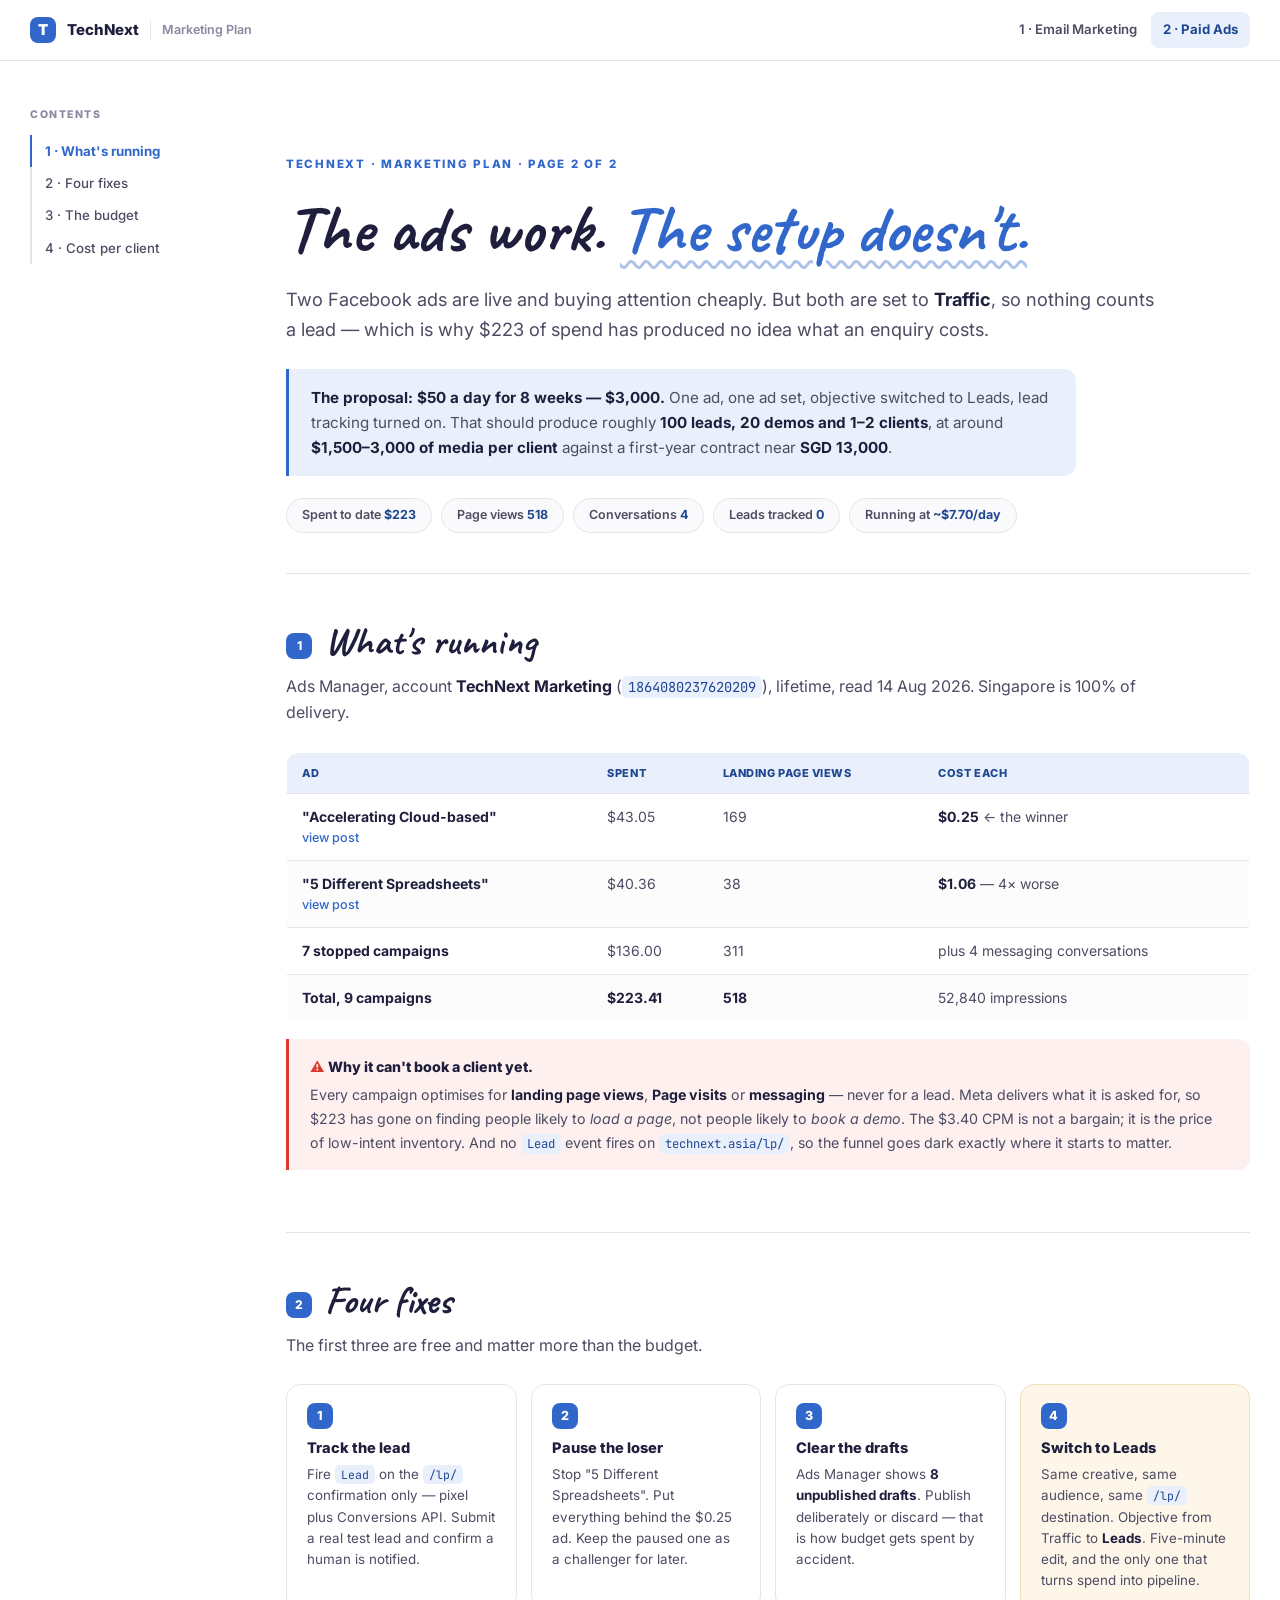
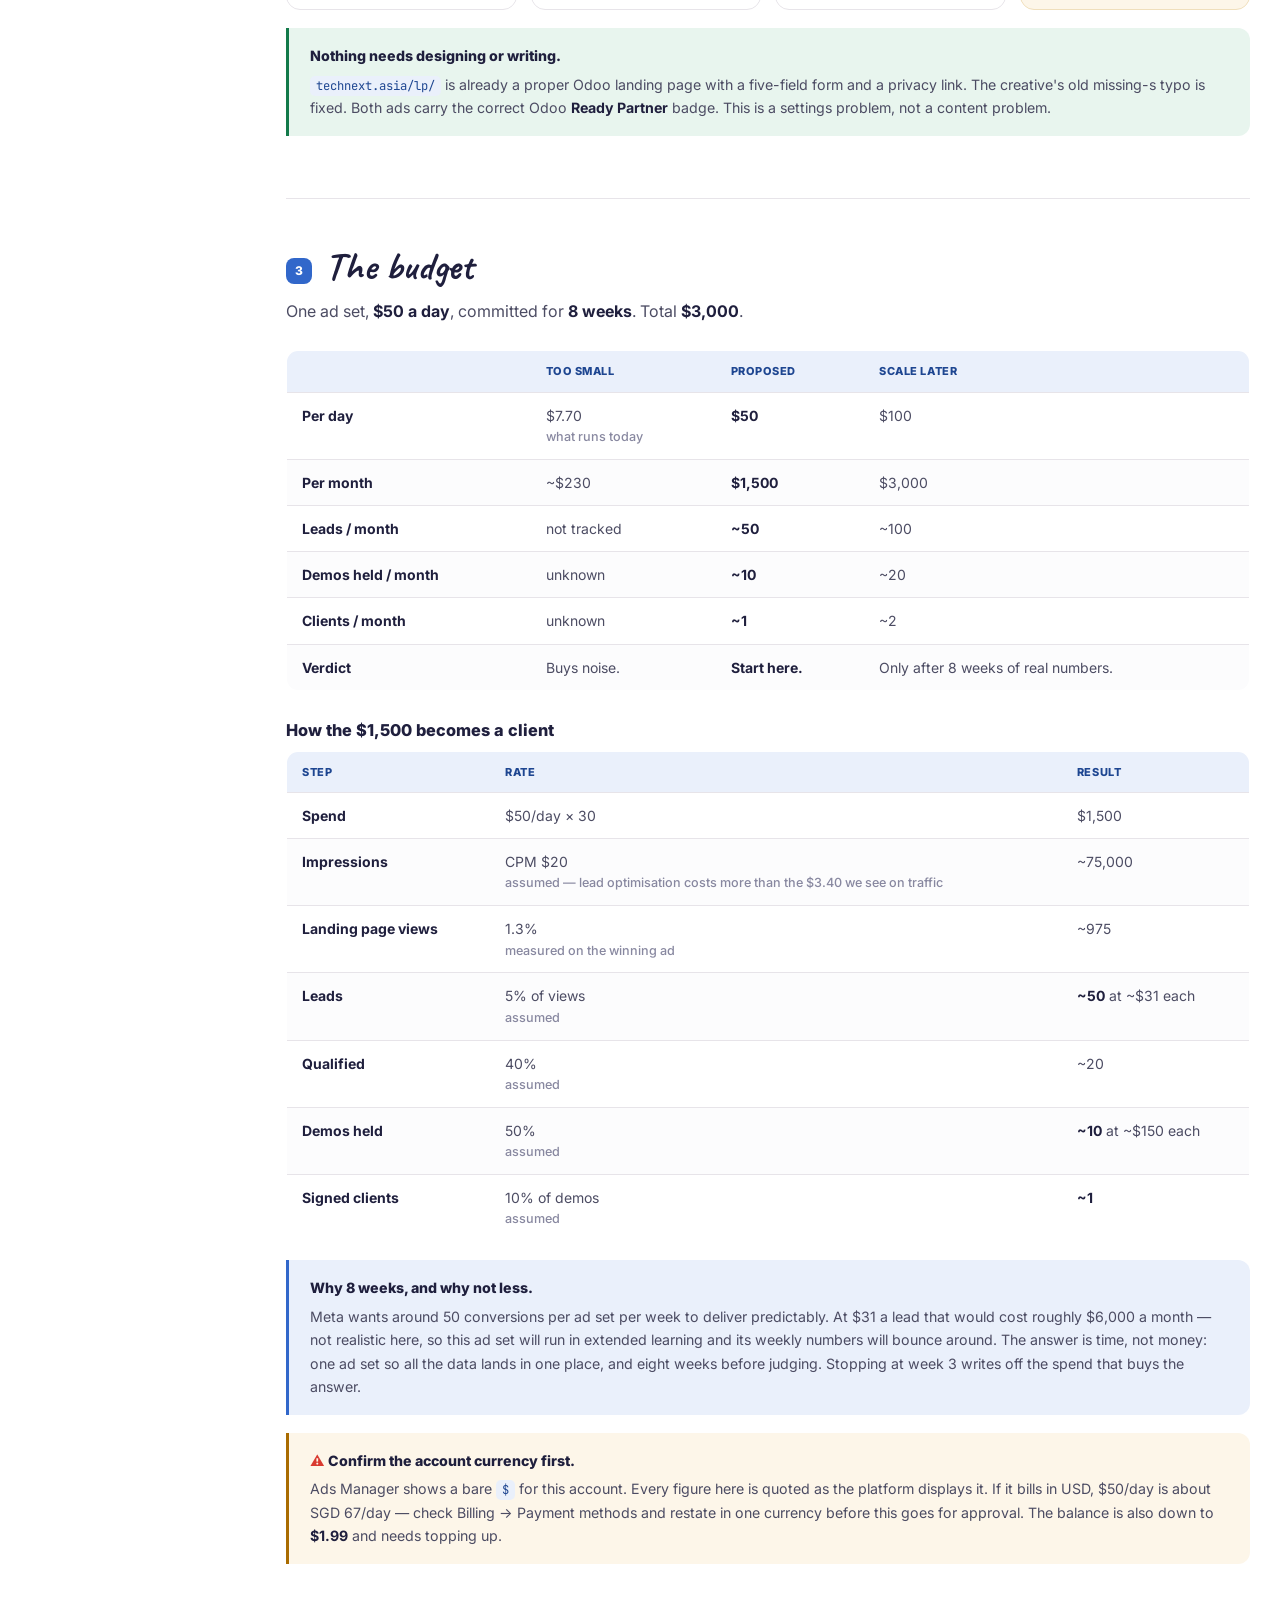
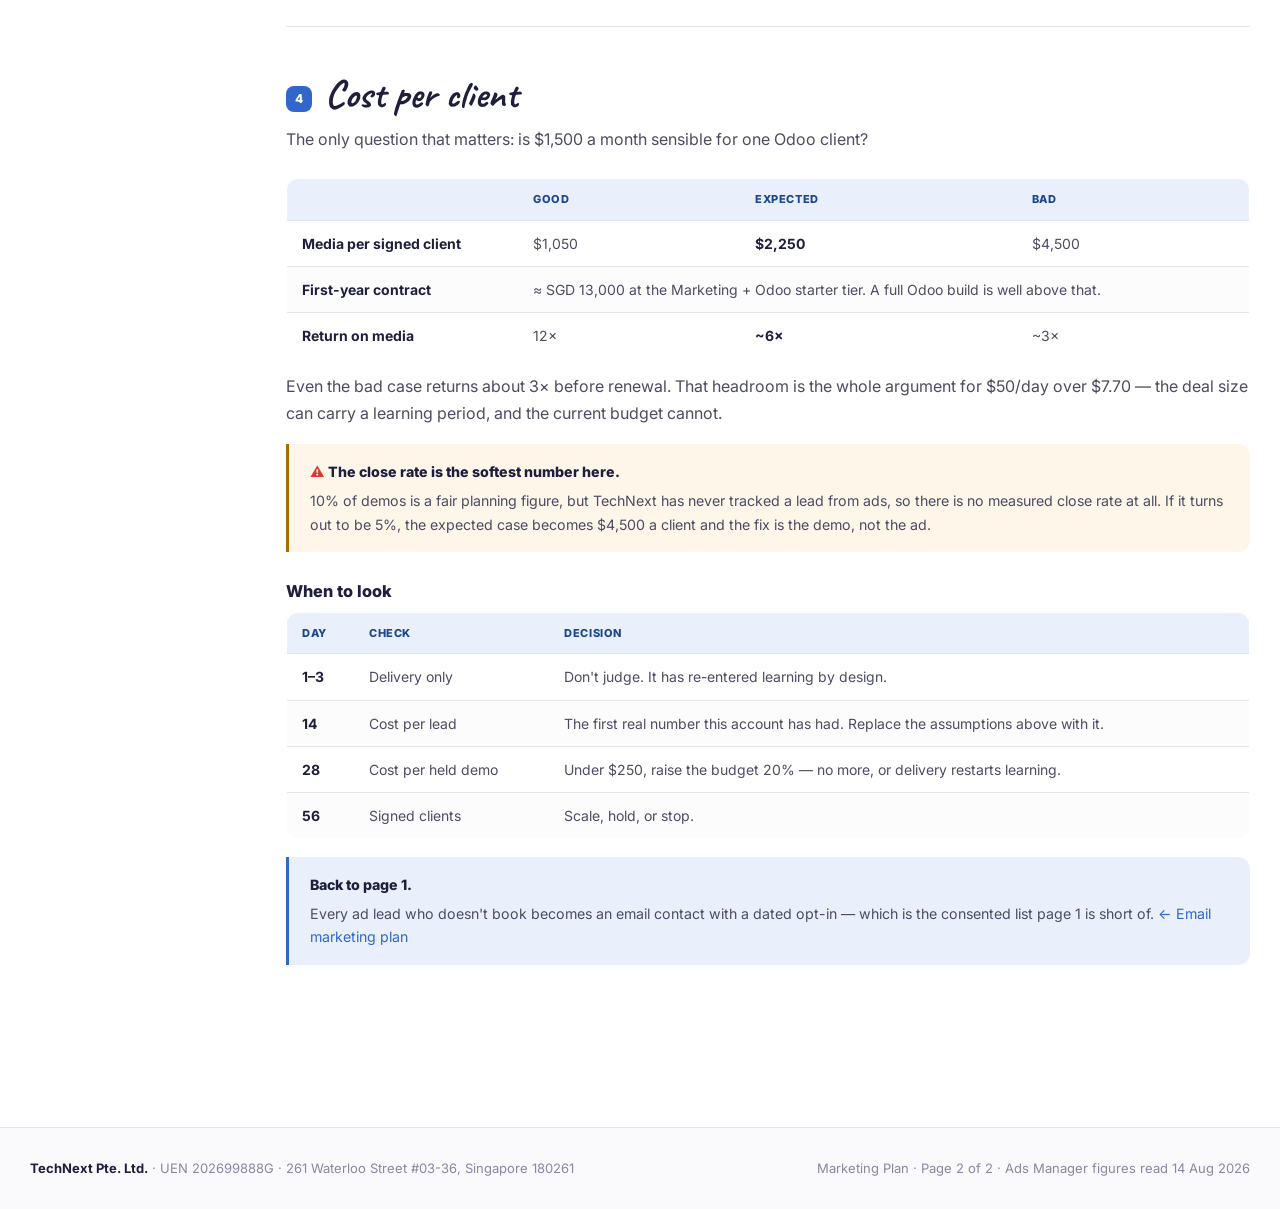
==== commit b71e4049: "Simplify both pages and lead with the ads budget Cut each page from six sections to four, roughly ha" ====
--- a/ads.html
+++ b/ads.html
@@ -4,7 +4,7 @@
 <meta charset="UTF-8"/>
 <meta name="viewport" content="width=device-width, initial-scale=1.0"/>
 <title>Paid Ads · TechNext Marketing Plan</title>
-<meta name="description" content="TechNext's Facebook ads plan — what is running today, what the numbers say, and a budget sized to actually land a client."/>
+<meta name="description" content="TechNext's Facebook ads plan — what is running today, the four fixes, and a realistic budget."/>
 <link rel="icon" href="assets/logo-mark.png"/>
 <link rel="preconnect" href="https://fonts.googleapis.com"/>
 <link rel="preconnect" href="https://fonts.gstatic.com" crossorigin/>
@@ -27,30 +27,27 @@
   <aside class="toc">
     <div class="toc-h">Contents</div>
     <a href="#live">1 · What's running</a>
-    <a href="#read">2 · What it says</a>
-    <a href="#fix">3 · The one ad, the one change</a>
-    <a href="#budget">4 · The budget</a>
-    <a href="#client">5 · What a client costs</a>
-    <a href="#do">6 · Fix this week</a>
+    <a href="#fix">2 · Four fixes</a>
+    <a href="#budget">3 · The budget</a>
+    <a href="#client">4 · Cost per client</a>
   </aside>
 
   <main>
     <header class="hero">
       <span class="eyebrow">TechNext · Marketing Plan · Page 2 of 2</span>
-      <h1>Two ads are already live. <em>Neither can book a client.</em></h1>
-      <p class="lede">Not because the creative is bad — the creative is fine. Because both campaigns
-      are set to <b>Traffic</b>, so Meta is buying the cheapest possible clicks and nothing is
-      counting what happens after the landing page loads.</p>
-      <div class="oneline"><b>The state of play.</b> <b>$223.41</b> spent across nine campaigns has
-      bought <b>518 landing page views</b> and <b>4 conversations</b>. Not one campaign optimises for
-      a lead, so the cost of an actual enquiry is <b>unknown</b>. Fix the objective and the tracking
-      first; only then does raising the budget make sense.</p>
+      <h1>The ads work. <em>The setup doesn't.</em></h1>
+      <p class="lede">Two Facebook ads are live and buying attention cheaply. But both are set to
+      <b>Traffic</b>, so nothing counts a lead — which is why $223 of spend has produced no idea what
+      an enquiry costs.</p>
+      <div class="oneline"><b>The proposal: $50 a day for 8 weeks — $3,000.</b> One ad, one ad set,
+      objective switched to Leads, lead tracking turned on. That should produce roughly
+      <b>100 leads, 20 demos and 1–2 clients</b>, at around <b>$1,500–3,000 of media per client</b>
+      against a first-year contract near <b>SGD 13,000</b>.</div>
       <div class="facts">
-        <span>Spent to date <b>$223.41</b></span>
-        <span>Impressions <b>52,840</b></span>
-        <span>Landing page views <b>518</b></span>
+        <span>Spent to date <b>$223</b></span>
+        <span>Page views <b>518</b></span>
         <span>Conversations <b>4</b></span>
-        <span>Singapore <b>100%</b></span>
+        <span>Leads tracked <b>0</b></span>
         <span>Running at <b>~$7.70/day</b></span>
       </div>
     </header>
@@ -58,304 +55,173 @@
     <!-- 1 LIVE -->
     <section id="live">
       <h2 class="sec-h"><span class="sec-n">1</span> What's running</h2>
-      <p class="sec-sub">Read from Ads Manager on 14 August 2026 — account <b>TechNext Marketing</b>
-      (<code>1864080237620209</code>), lifetime range. Two ads active, seven stopped, eight drafts
-      still unpublished.</p>
-
-      <h3 class="sub">Active right now</h3>
-      <div class="scroll-x">
-        <table class="tbl">
-          <thead><tr><th>Ad</th><th>Spent</th><th>Impressions</th><th>Result</th><th>Cost</th><th>CPM</th></tr></thead>
-          <tbody>
-            <tr>
-              <td class="k">"Accelerating Cloud-based Digital Transformation"<span class="sm">Laptop + Odoo app grid · <a href="https://web.facebook.com/share/p/1E7hHLi5DT/" target="_blank" rel="noopener">view post</a></span></td>
-              <td>$43.05<span class="sm">of a $100 lifetime budget</span></td>
-              <td>12,669</td>
-              <td><b>169</b> landing page views<span class="sm">1.33% of impressions</span></td>
-              <td><b>$0.25</b></td>
-              <td>$3.40</td>
-            </tr>
-            <tr>
-              <td class="k">"From 5 Different Spreadsheets, to One Odoo ERP System"<span class="sm">Odoo screen + pills · <a href="https://web.facebook.com/share/p/1NNH97UUNv/" target="_blank" rel="noopener">view post</a></span></td>
-              <td>$40.36<span class="sm">of a $100 lifetime budget</span></td>
-              <td>10,195</td>
-              <td><b>38</b> landing page views<span class="sm">0.37% of impressions</span></td>
-              <td><b>$1.06</b></td>
-              <td>$3.96</td>
-            </tr>
-          </tbody>
-        </table>
-      </div>
-
-      <h3 class="sub">Stopped or completed</h3>
-      <div class="scroll-x">
-        <table class="tbl">
-          <thead><tr><th>Campaign</th><th>Spent</th><th>Impressions</th><th>Result</th><th>Cost</th></tr></thead>
-          <tbody>
-            <tr><td class="k">Post: "Manufacturing businesses need more t…"</td><td>$35.07</td><td>8,461</td><td>163 landing page views</td><td>$0.22</td></tr>
-            <tr><td class="k">Post: "Growth is possible — but only if your s…"</td><td>$35.24</td><td>9,224</td><td>107 landing page views</td><td>$0.33</td></tr>
-            <tr><td class="k">Post: "Manufacturing businesses can't afford…"</td><td>$13.96</td><td>4,803</td><td>63 Facebook Page visits</td><td>$0.22</td></tr>
-            <tr><td class="k">Post: "Stop Managing Stock with Spreadsheets"</td><td>$13.91</td><td>3,653</td><td>41 landing page views</td><td>$0.34</td></tr>
-            <tr><td class="k">Post: "Every Odoo module is a breakthrough f…"</td><td>$13.93</td><td>1,449</td><td><b>1</b> messaging conversation</td><td>$13.93</td></tr>
-            <tr><td class="k">Test — General Approach</td><td>$13.93</td><td>1,453</td><td><b>3</b> messaging conversations</td><td>$4.64</td></tr>
-            <tr><td class="k">Test — Painpoints Approach</td><td>$13.96</td><td>933</td><td><b>0</b> messaging conversations</td><td>—</td></tr>
-            <tr><td class="k"><b>All nine campaigns</b></td><td><b>$223.41</b></td><td><b>52,840</b></td><td>518 landing page views · 4 conversations</td><td>CPM $4.23</td></tr>
-          </tbody>
-        </table>
-      </div>
-
-      <div class="callout blue">
-        <span class="ch">Two things worth knowing before reading section 2.</span>
-        <ul>
-          <li><b>Targeting is Singapore, 100% of spend.</b> Checked with the country breakdown — every
-          campaign delivered to Singapore only, despite the <code>#ERPPhilippines</code> and
-          <code>#ERPVietnam</code> hashtags in the post copy.</li>
-          <li><b>Actual run rate is about $7.70 a day</b> — the last seven billing days were $7.20,
-          $7.75, $8.63, $8.14, $7.00, $6.93 and $8.48, on a $1.99 remaining balance.</li>
-        </ul>
-      </div>
-    </section>
-
-    <!-- 2 READ -->
-    <section id="read">
-      <h2 class="sec-h"><span class="sec-n">2</span> What the numbers say</h2>
-      <p class="sec-sub">Four readings, in the order they need fixing.</p>
-
-      <div class="rule red">
-        <h4><span class="rn">Finding 1</span> <span class="rt">The objective is wrong, and it is the whole problem</span></h4>
-        <p>Every campaign optimises for <b>landing page views</b>, <b>Page visits</b> or
-        <b>messaging conversations</b>. None optimises for a lead. Meta delivers exactly what it is
-        asked for, so it has spent $223 finding the people most likely to <i>load a page</i> — which
-        is a different population from the people most likely to <i>book a demo</i>.</p>
-        <p>That is also why the CPM is $3.40. A Singapore B2B CPM that low is not a bargain; it is the
-        price of low-intent inventory. Switching to a lead objective will raise the CPM several times
-        over, and that is the correct trade.</p>
-      </div>
-
-      <div class="rule red">
-        <h4><span class="rn">Finding 2</span> <span class="rt">518 landing page views, and nobody knows what they did</span></h4>
-        <p>The ads point at <code>technext.asia/lp/</code>, which is a proper Odoo landing page with a
-        five-field form and a privacy policy link. But there is no confirmed <code>Lead</code> pixel
-        event on its confirmation state, so the funnel goes dark at exactly the moment it starts to
-        matter.</p>
-        <p>The only conversion signal in the whole account is <b>4 messaging conversations</b> from the
-        three messaging-optimised campaigns — $41.82 of spend, so about <b>$10.46 a conversation</b>.
-        That is the single most useful number here, and it came from campaigns that are now switched off.</p>
-      </div>
-
-      <div class="rule amber">
-        <h4><span class="rn">Finding 3</span> <span class="rt">The two live ads differ by 4×, and the budget is split evenly</span></h4>
-        <p>"Accelerating Cloud-based" gets a landing page view for <b>$0.25</b>. "5 Different
-        Spreadsheets" pays <b>$1.06</b> for the same thing — a 4× gap on comparable spend ($43 vs $40)
-        and comparable impressions. Its 0.37% view rate against the other's 1.33% says the creative or
-        the hook is not landing, not that the audience is wrong.</p>
-      </div>
-
-      <div class="rule amber">
-        <h4><span class="rn">Finding 4</span> <span class="rt">$7.70 a day cannot exit the learning phase</span></h4>
-        <p>Meta wants roughly <b>50 optimisation events per ad set per week</b> to leave learning and
-        deliver predictably. Nine campaigns have been run at $2/day boosts and $100 lifetime budgets,
-        and the whole account has spent $223 <i>ever</i>. Every result on this page was produced by an
-        ad set that never stabilised — which is why the same creative can look 4× better or worse than
-        its neighbour without that meaning very much.</p>
-      </div>
-
+      <p class="sec-sub">Ads Manager, account <b>TechNext Marketing</b>
+      (<code>1864080237620209</code>), lifetime, read 14 Aug 2026. Singapore is 100% of delivery.</p>
+      <div class="scroll-x">
+        <table class="tbl">
+          <thead><tr><th>Ad</th><th>Spent</th><th>Landing page views</th><th>Cost each</th></tr></thead>
+          <tbody>
+            <tr>
+              <td class="k">"Accelerating Cloud-based"<span class="sm"><a href="https://web.facebook.com/share/p/1E7hHLi5DT/" target="_blank" rel="noopener">view post</a></span></td>
+              <td>$43.05</td><td>169</td><td><b>$0.25</b> ← the winner</td>
+            </tr>
+            <tr>
+              <td class="k">"5 Different Spreadsheets"<span class="sm"><a href="https://web.facebook.com/share/p/1NNH97UUNv/" target="_blank" rel="noopener">view post</a></span></td>
+              <td>$40.36</td><td>38</td><td><b>$1.06</b> — 4× worse</td>
+            </tr>
+            <tr>
+              <td class="k">7 stopped campaigns</td><td>$136.00</td><td>311</td><td>plus 4 messaging conversations</td>
+            </tr>
+            <tr>
+              <td class="k"><b>Total, 9 campaigns</b></td><td><b>$223.41</b></td><td><b>518</b></td><td>52,840 impressions</td>
+            </tr>
+          </tbody>
+        </table>
+      </div>
       <div class="callout">
-        <span class="ch"><span class="warn-ic">⚠</span> Eight unpublished drafts are sitting in the account.</span>
-        Ads Manager shows "Review and publish (8)". Publish them deliberately or discard them — a
-        drawer of half-built campaigns is how budget gets spent by accident.
-      </div>
-    </section>
-
-    <!-- 3 FIX -->
+        <span class="ch"><span class="warn-ic">⚠</span> Why it can't book a client yet.</span>
+        Every campaign optimises for <b>landing page views</b>, <b>Page visits</b> or <b>messaging</b> —
+        never for a lead. Meta delivers what it is asked for, so $223 has gone on finding people likely
+        to <i>load a page</i>, not people likely to <i>book a demo</i>. The $3.40 CPM is not a bargain;
+        it is the price of low-intent inventory. And no <code>Lead</code> event fires on
+        <code>technext.asia/lp/</code>, so the funnel goes dark exactly where it starts to matter.
+      </div>
+    </section>
+
+    <!-- 2 FIX -->
     <section id="fix">
-      <h2 class="sec-h"><span class="sec-n">3</span> The one ad, and the one change</h2>
-      <p class="sec-sub">Consolidate onto the winner, change what it optimises for, leave everything
-      else alone.</p>
-
+      <h2 class="sec-h"><span class="sec-n">2</span> Four fixes</h2>
+      <p class="sec-sub">The first three are free and matter more than the budget.</p>
       <div class="qs">
-        <div class="qs-card hi">
+        <div class="qs-card">
           <div class="n">1</div>
-          <h4>Keep "Accelerating Cloud-based"</h4>
-          <p>It buys attention 4× cheaper than the other live ad on comparable spend. Pause "5
-          Different Spreadsheets" rather than deleting it — it becomes the challenger once the winner
-          has a real cost per lead to beat.</p>
-        </div>
-        <div class="qs-card hi">
+          <h4>Track the lead</h4>
+          <p>Fire <code>Lead</code> on the <code>/lp/</code> confirmation only — pixel plus Conversions
+          API. Submit a real test lead and confirm a human is notified.</p>
+        </div>
+        <div class="qs-card">
           <div class="n">2</div>
-          <h4>Change the objective to Leads</h4>
-          <p>Same creative, same audience, same destination. This is the only change that turns the
-          spend from traffic into pipeline, and it is a five-minute edit.</p>
+          <h4>Pause the loser</h4>
+          <p>Stop "5 Different Spreadsheets". Put everything behind the $0.25 ad. Keep the paused one
+          as a challenger for later.</p>
         </div>
         <div class="qs-card">
           <div class="n">3</div>
-          <h4>Fire <code>Lead</code> on the /lp/ confirmation</h4>
-          <p>Pixel plus Conversions API, on the <b>confirmation state only</b>. Firing on the form
-          page inflates conversions and sends the algorithm after the wrong people.</p>
-        </div>
-        <div class="qs-card">
+          <h4>Clear the drafts</h4>
+          <p>Ads Manager shows <b>8 unpublished drafts</b>. Publish deliberately or discard — that is
+          how budget gets spent by accident.</p>
+        </div>
+        <div class="qs-card hi">
           <div class="n">4</div>
-          <h4>Fund one ad set, not nine</h4>
-          <p>One campaign, one ad set, one ad, at a budget that clears the learning phase. Nine
-          campaigns at $2/day is nine ad sets all stuck in learning at once.</p>
-        </div>
-      </div>
-
+          <h4>Switch to Leads</h4>
+          <p>Same creative, same audience, same <code>/lp/</code> destination. Objective from Traffic
+          to <b>Leads</b>. Five-minute edit, and the only one that turns spend into pipeline.</p>
+        </div>
+      </div>
       <div class="callout green">
-        <span class="ch">Correction to the earlier version of this page: the landing page exists.</span>
-        <code>technext.asia/lp/</code> returns 200. It is Odoo-specific, headlined <i>"Your Business Is
-        Growing. Your Systems Should Keep Up."</i>, offers a free one-hour demo, collects name, contact
-        number, email, company and biggest-challenge, and links a privacy policy. So the earlier
-        recommendation to use a Meta Instant Form <b>because no page existed</b> no longer applies —
-        keep sending traffic to <code>/lp/</code>, and hold Instant Form in reserve as an A/B test
-        later. (<code>technext.asia/odoo/</code> still 404s; <code>/lp/</code> is the page.)
+        <span class="ch">Nothing needs designing or writing.</span>
+        <code>technext.asia/lp/</code> is already a proper Odoo landing page with a five-field form and
+        a privacy link. The creative's old missing-s typo is fixed. Both ads carry the correct Odoo
+        <b>Ready Partner</b> badge. This is a settings problem, not a content problem.
+      </div>
+    </section>
+
+    <!-- 3 BUDGET -->
+    <section id="budget">
+      <h2 class="sec-h"><span class="sec-n">3</span> The budget</h2>
+      <p class="sec-sub">One ad set, <b>$50 a day</b>, committed for <b>8 weeks</b>. Total
+      <b>$3,000</b>.</p>
+
+      <div class="scroll-x">
+        <table class="tbl">
+          <thead><tr><th></th><th>Too small</th><th>Proposed</th><th>Scale later</th></tr></thead>
+          <tbody>
+            <tr><td class="k">Per day</td><td>$7.70 <span class="sm">what runs today</span></td><td><b>$50</b></td><td>$100</td></tr>
+            <tr><td class="k">Per month</td><td>~$230</td><td><b>$1,500</b></td><td>$3,000</td></tr>
+            <tr><td class="k">Leads / month</td><td>not tracked</td><td><b>~50</b></td><td>~100</td></tr>
+            <tr><td class="k">Demos held / month</td><td>unknown</td><td><b>~10</b></td><td>~20</td></tr>
+            <tr><td class="k">Clients / month</td><td>unknown</td><td><b>~1</b></td><td>~2</td></tr>
+            <tr><td class="k">Verdict</td><td>Buys noise.</td><td><b>Start here.</b></td><td>Only after 8 weeks of real numbers.</td></tr>
+          </tbody>
+        </table>
+      </div>
+
+      <h3 class="sub">How the $1,500 becomes a client</h3>
+      <div class="scroll-x">
+        <table class="tbl">
+          <thead><tr><th>Step</th><th>Rate</th><th>Result</th></tr></thead>
+          <tbody>
+            <tr><td class="k">Spend</td><td>$50/day × 30</td><td>$1,500</td></tr>
+            <tr><td class="k">Impressions</td><td>CPM $20 <span class="sm">assumed — lead optimisation costs more than the $3.40 we see on traffic</span></td><td>~75,000</td></tr>
+            <tr><td class="k">Landing page views</td><td>1.3% <span class="sm">measured on the winning ad</span></td><td>~975</td></tr>
+            <tr><td class="k">Leads</td><td>5% of views <span class="sm">assumed</span></td><td><b>~50</b> at ~$31 each</td></tr>
+            <tr><td class="k">Qualified</td><td>40% <span class="sm">assumed</span></td><td>~20</td></tr>
+            <tr><td class="k">Demos held</td><td>50% <span class="sm">assumed</span></td><td><b>~10</b> at ~$150 each</td></tr>
+            <tr><td class="k">Signed clients</td><td>10% of demos <span class="sm">assumed</span></td><td><b>~1</b></td></tr>
+          </tbody>
+        </table>
       </div>
 
       <div class="callout blue">
-        <span class="ch">Copy and creative need no work right now.</span>
-        The live creative reads "5 Different <b>Spreadsheets</b>" — the missing-s typo flagged in the
-        original ads brief is fixed. Both creatives carry the Odoo <b>Ready Partner</b> badge, which is
-        the correct tier. The one copy note that still stands: "Accelerating Cloud-based Digital
-        Transformation for <b>Enterprises</b>" reads wrong to an SME owner, who is the actual target.
-        Test "for Growing Businesses" against it once there is a lead number to compare.
-      </div>
-    </section>
-
-    <!-- 4 BUDGET -->
-    <section id="budget">
-      <h2 class="sec-h"><span class="sec-n">4</span> The budget</h2>
-      <p class="sec-sub">Rebuilt on the account's own numbers. Two inputs below are measured; four are
-      assumptions, and the first fortnight after the objective change replaces them.</p>
-
-      <div class="scroll-x">
-        <table class="tbl">
-          <thead><tr><th>Step</th><th>Rate</th><th>Source</th><th>Per month</th></tr></thead>
-          <tbody>
-            <tr><td class="k">Spend</td><td>$50/day × 30</td><td>The recommendation</td><td><b>$1,500</b></td></tr>
-            <tr><td class="k">Impressions</td><td>CPM $12</td><td><b>Assumed</b> — ~3.5× the measured $3.40 traffic CPM, because lead optimisation buys scarcer inventory</td><td>~125,000</td></tr>
-            <tr><td class="k">Landing page views</td><td>1.33%</td><td><b>Measured</b> — the winning ad's actual rate</td><td>~1,660 <span class="sm">≈ $0.90 each</span></td></tr>
-            <tr><td class="k">Leads</td><td>4% of views</td><td><b>Assumed</b> — never measured, because the Lead event is not firing</td><td><b>~65</b> <span class="sm">≈ $23 each</span></td></tr>
-            <tr><td class="k">Qualified</td><td>30%</td><td><b>Assumed</b></td><td>~20</td></tr>
-            <tr><td class="k">Demos held</td><td>45%</td><td><b>Assumed</b></td><td><b>~9</b> <span class="sm">≈ $165 each</span></td></tr>
-            <tr><td class="k">Signed clients</td><td>12% of demos</td><td><b>Assumed</b> — the softest number on this page</td><td><b>~1</b></td></tr>
-          </tbody>
-        </table>
-      </div>
-
-      <h3 class="sub">Today against the recommendation</h3>
-      <div class="scroll-x">
-        <table class="tbl">
-          <thead><tr><th></th><th>Running today</th><th>Recommended</th><th>Scale</th></tr></thead>
-          <tbody>
-            <tr><td class="k">Daily</td><td>~$7.70</td><td><b>$50</b></td><td>$100</td></tr>
-            <tr><td class="k">Monthly</td><td>~$230</td><td><b>$1,500</b></td><td>$3,000</td></tr>
-            <tr><td class="k">Objective</td><td>Traffic</td><td><b>Leads</b></td><td>Leads</td></tr>
-            <tr><td class="k">Ad sets funded</td><td>2 (+7 stopped)</td><td><b>1</b></td><td>1 winner + 1 challenger</td></tr>
-            <tr><td class="k">Landing page views/mo</td><td>~900</td><td>~1,660</td><td>~3,300</td></tr>
-            <tr><td class="k">Leads/month</td><td><b>not tracked</b></td><td>~65</td><td>~130</td></tr>
-            <tr><td class="k">Clients/month</td><td><b>unknown</b></td><td>~1</td><td>~2</td></tr>
-            <tr><td class="k">Verdict</td><td>Buying noise.</td><td><b>Start here.</b></td><td>Only after 8 weeks of real numbers.</td></tr>
-          </tbody>
-        </table>
-      </div>
-
-      <div class="callout">
-        <span class="ch"><span class="warn-ic">⚠</span> Why $230 a month is worse than spending nothing.</span>
-        <ul>
-          <li>The account has already proved the point: $223 across nine campaigns, and the only
-          conversion evidence is <b>four conversations</b>.</li>
-          <li>At $2/day boosts an ad set produces a handful of events a week, so it <b>never exits
-          learning</b> — delivery stays erratic and expensive, permanently.</li>
-          <li>Spread over nine campaigns, no single one accumulates enough data to be worth a decision.
-          That is why there is still no cost-per-lead after three months of activity.</li>
-        </ul>
-        The money spent so far was not wasted — it bought a working creative and a working landing
-        page. It just cannot answer the commercial question, and no amount more of it at this shape will.
-      </div>
-
-      <div class="callout blue">
-        <span class="ch">Commit $3,000 across eight weeks, or do not change anything.</span>
-        Weeks 1–2 after the objective switch will look expensive — the ad set re-enters learning by
-        design. Turning it off in week 3 writes off exactly the spend that buys the answer.
+        <span class="ch">Why 8 weeks, and why not less.</span>
+        Meta wants around 50 conversions per ad set per week to deliver predictably. At $31 a lead that
+        would cost roughly $6,000 a month — not realistic here, so this ad set will run in extended
+        learning and its weekly numbers will bounce around. The answer is time, not money: one ad set
+        so all the data lands in one place, and eight weeks before judging. Stopping at week 3 writes
+        off the spend that buys the answer.
       </div>
 
       <div class="callout amber">
-        <span class="ch"><span class="warn-ic">⚠</span> Confirm the account currency before signing off on a number.</span>
-        Ads Manager displays a bare <code>$</code> for this account and the date picker reports
-        Singapore time. Every figure on this page is quoted exactly as the platform shows it. If the
-        account bills in USD, "$50/day" is about SGD 67/day — check Billing → Payment methods and
-        restate the budget in one currency before it goes to anyone for approval.
-      </div>
-    </section>
-
-    <!-- 5 CLIENT -->
+        <span class="ch"><span class="warn-ic">⚠</span> Confirm the account currency first.</span>
+        Ads Manager shows a bare <code>$</code> for this account. Every figure here is quoted as the
+        platform displays it. If it bills in USD, $50/day is about SGD 67/day — check Billing →
+        Payment methods and restate in one currency before this goes for approval. The balance is also
+        down to <b>$1.99</b> and needs topping up.
+      </div>
+    </section>
+
+    <!-- 4 CLIENT -->
     <section id="client">
-      <h2 class="sec-h"><span class="sec-n">5</span> What a client costs</h2>
-      <p class="sec-sub">The only question that matters: is $1,500 a month a sensible price for one
-      Odoo client?</p>
-      <div class="scroll-x">
-        <table class="tbl">
-          <thead><tr><th></th><th>Optimistic</th><th>Planning case</th><th>Pessimistic</th></tr></thead>
-          <tbody>
-            <tr><td class="k">Months of spend per client</td><td>0.7</td><td>1.5</td><td>3</td></tr>
-            <tr><td class="k">Media cost per signed client</td><td>$1,050</td><td><b>$2,250</b></td><td>$4,500</td></tr>
-            <tr><td class="k">First-year contract value</td><td colspan="3">≈ SGD 13,000 at the Marketing + Odoo starter tier (USD 10k/year in the pricing model). A one-off implementation sits lower; a full Odoo build sits well above.</td></tr>
+      <h2 class="sec-h"><span class="sec-n">4</span> Cost per client</h2>
+      <p class="sec-sub">The only question that matters: is $1,500 a month sensible for one Odoo client?</p>
+      <div class="scroll-x">
+        <table class="tbl">
+          <thead><tr><th></th><th>Good</th><th>Expected</th><th>Bad</th></tr></thead>
+          <tbody>
+            <tr><td class="k">Media per signed client</td><td>$1,050</td><td><b>$2,250</b></td><td>$4,500</td></tr>
+            <tr><td class="k">First-year contract</td><td colspan="3">≈ SGD 13,000 at the Marketing + Odoo starter tier. A full Odoo build is well above that.</td></tr>
             <tr><td class="k">Return on media</td><td>12×</td><td><b>~6×</b></td><td>~3×</td></tr>
           </tbody>
         </table>
       </div>
-      <div class="callout green">
-        <span class="ch">Even the pessimistic case works.</span>
-        Paying $4,500 in media for a SGD 13,000 first-year contract is still roughly 3× before
-        renewal, and Odoo clients renew. That headroom is the whole argument for $50/day over $7.70 —
-        the deal size can carry the learning phase, and the current budget cannot.
-      </div>
+      <p style="margin-top:14px">Even the bad case returns about 3× before renewal. That headroom is
+      the whole argument for $50/day over $7.70 — the deal size can carry a learning period, and the
+      current budget cannot.</p>
+
       <div class="callout amber">
-        <span class="ch"><span class="warn-ic">⚠</span> The close rate is the assumption most likely to be wrong.</span>
-        12% of demos is a reasonable planning figure for B2B software, but TechNext has no measured
-        close rate on ad-sourced leads — the account has never produced a tracked lead. If it turns out
-        to be 5%, the planning case becomes $5,400 a client and the right response is to fix the demo,
-        not the ad. Judge this on cost per <b>signed client</b>, not cost per landing page view.
-      </div>
-    </section>
-
-    <!-- 6 DO -->
-    <section id="do">
-      <h2 class="sec-h"><span class="sec-n">6</span> Fix this week</h2>
-      <p class="sec-sub">In order. The first three cost nothing and are worth more than the budget change.</p>
-      <div class="scroll-x">
-        <table class="tbl">
-          <thead><tr><th>#</th><th>Do this</th><th>Why it's first</th></tr></thead>
-          <tbody>
-            <tr><td class="k">1</td><td>Fire the <code>Lead</code> event on the <code>/lp/</code> confirmation, pixel + Conversions API. Submit a real test lead end to end and confirm a human is notified.</td><td>Until this exists, every other number is guesswork. Free.</td></tr>
-            <tr><td class="k">2</td><td>Pause "5 Different Spreadsheets". Keep "Accelerating Cloud-based" as the single funded ad.</td><td>Stops paying 4× for the same landing page view. Free.</td></tr>
-            <tr><td class="k">3</td><td>Review the 8 unpublished drafts — publish deliberately or discard.</td><td>Prevents accidental spend. Free.</td></tr>
-            <tr><td class="k">4</td><td>Switch the surviving campaign's objective from Traffic to <b>Leads</b>, destination <code>/lp/</code>, optimising for the new Lead event.</td><td>The change that converts spend into pipeline.</td></tr>
-            <tr><td class="k">5</td><td>Raise the budget to $50/day on that one ad set and top up the balance — it is at $1.99.</td><td>Clears the learning phase for the first time.</td></tr>
-            <tr><td class="k">6</td><td>Set the naming convention and UTMs: <code>TN | Meta | Odoo | Leads-SG | 2026-08</code>.</td><td>So the next report can be read without guessing.</td></tr>
-          </tbody>
-        </table>
-      </div>
-
-      <h3 class="sub">Then read it on this schedule</h3>
-      <div class="scroll-x">
-        <table class="tbl">
-          <thead><tr><th>When</th><th>Look at</th><th>Decision</th></tr></thead>
-          <tbody>
-            <tr><td class="k">Day 1–3</td><td>Delivery only</td><td>Do not judge. The ad set has re-entered learning by design.</td></tr>
-            <tr><td class="k">Day 3</td><td>Comments</td><td>Cold Odoo ads attract "how much?". Answer every one publicly — those replies do real conversion work.</td></tr>
-            <tr><td class="k">Day 14</td><td>Cost per lead</td><td>The first number this account has ever had. Replace the assumed rates in section 4 with it before changing anything.</td></tr>
-            <tr><td class="k">Day 28</td><td>Cost per <b>held demo</b></td><td>Under $250, raise the daily budget by 20% — no more, or delivery re-enters learning.</td></tr>
-            <tr><td class="k">Day 56</td><td>Signed clients</td><td>Scale, hold, or stop — with real numbers for the first time.</td></tr>
+        <span class="ch"><span class="warn-ic">⚠</span> The close rate is the softest number here.</span>
+        10% of demos is a fair planning figure, but TechNext has never tracked a lead from ads, so
+        there is no measured close rate at all. If it turns out to be 5%, the expected case becomes
+        $4,500 a client and the fix is the demo, not the ad.
+      </div>
+
+      <h3 class="sub">When to look</h3>
+      <div class="scroll-x">
+        <table class="tbl">
+          <thead><tr><th>Day</th><th>Check</th><th>Decision</th></tr></thead>
+          <tbody>
+            <tr><td class="k">1–3</td><td>Delivery only</td><td>Don't judge. It has re-entered learning by design.</td></tr>
+            <tr><td class="k">14</td><td>Cost per lead</td><td>The first real number this account has had. Replace the assumptions above with it.</td></tr>
+            <tr><td class="k">28</td><td>Cost per held demo</td><td>Under $250, raise the budget 20% — no more, or delivery restarts learning.</td></tr>
+            <tr><td class="k">56</td><td>Signed clients</td><td>Scale, hold, or stop.</td></tr>
           </tbody>
         </table>
       </div>
 
       <div class="callout blue">
         <span class="ch">Back to page 1.</span>
-        Ads and email feed each other — every ad lead who does not book becomes an email contact with
-        a dated opt-in, which is exactly the consented list page 1 is short of.
-        <a href="index.html">← Open the email marketing plan</a>
+        Every ad lead who doesn't book becomes an email contact with a dated opt-in — which is the
+        consented list page 1 is short of. <a href="index.html">← Email marketing plan</a>
       </div>
     </section>
   </main>
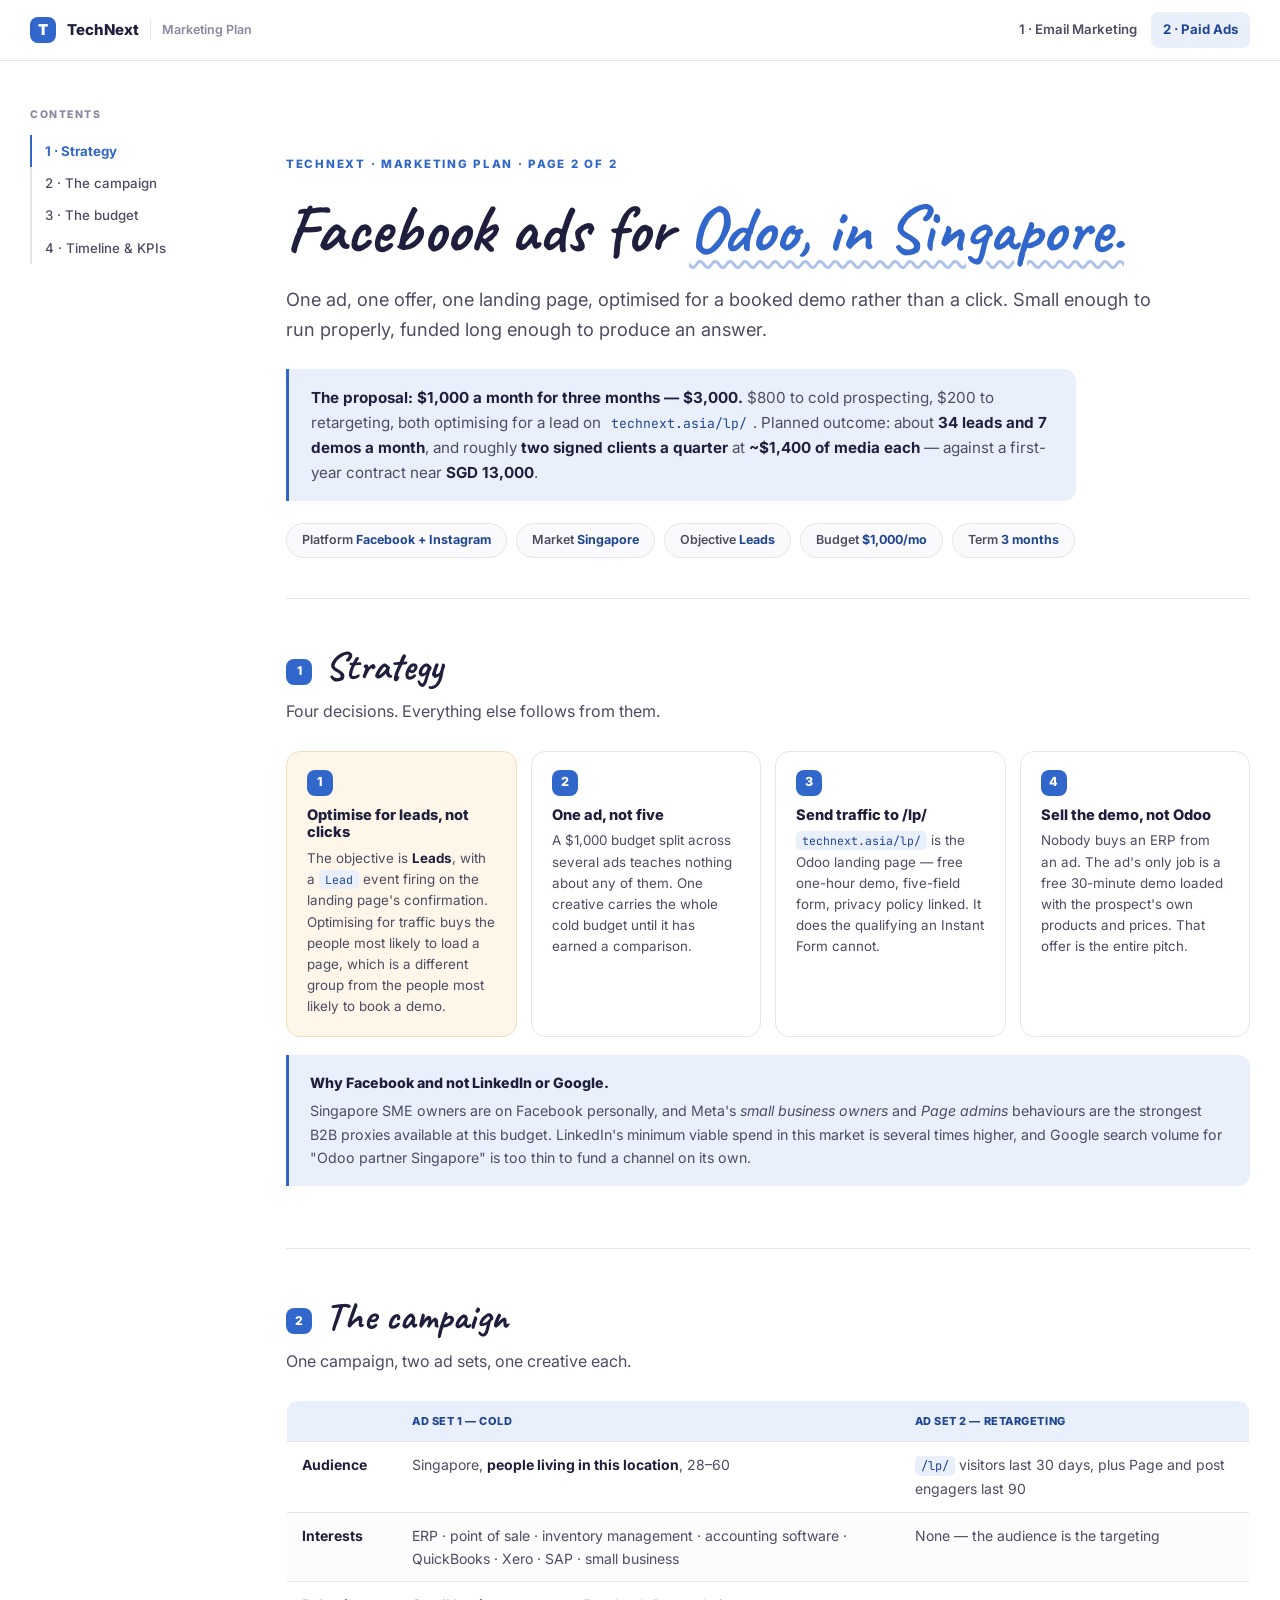
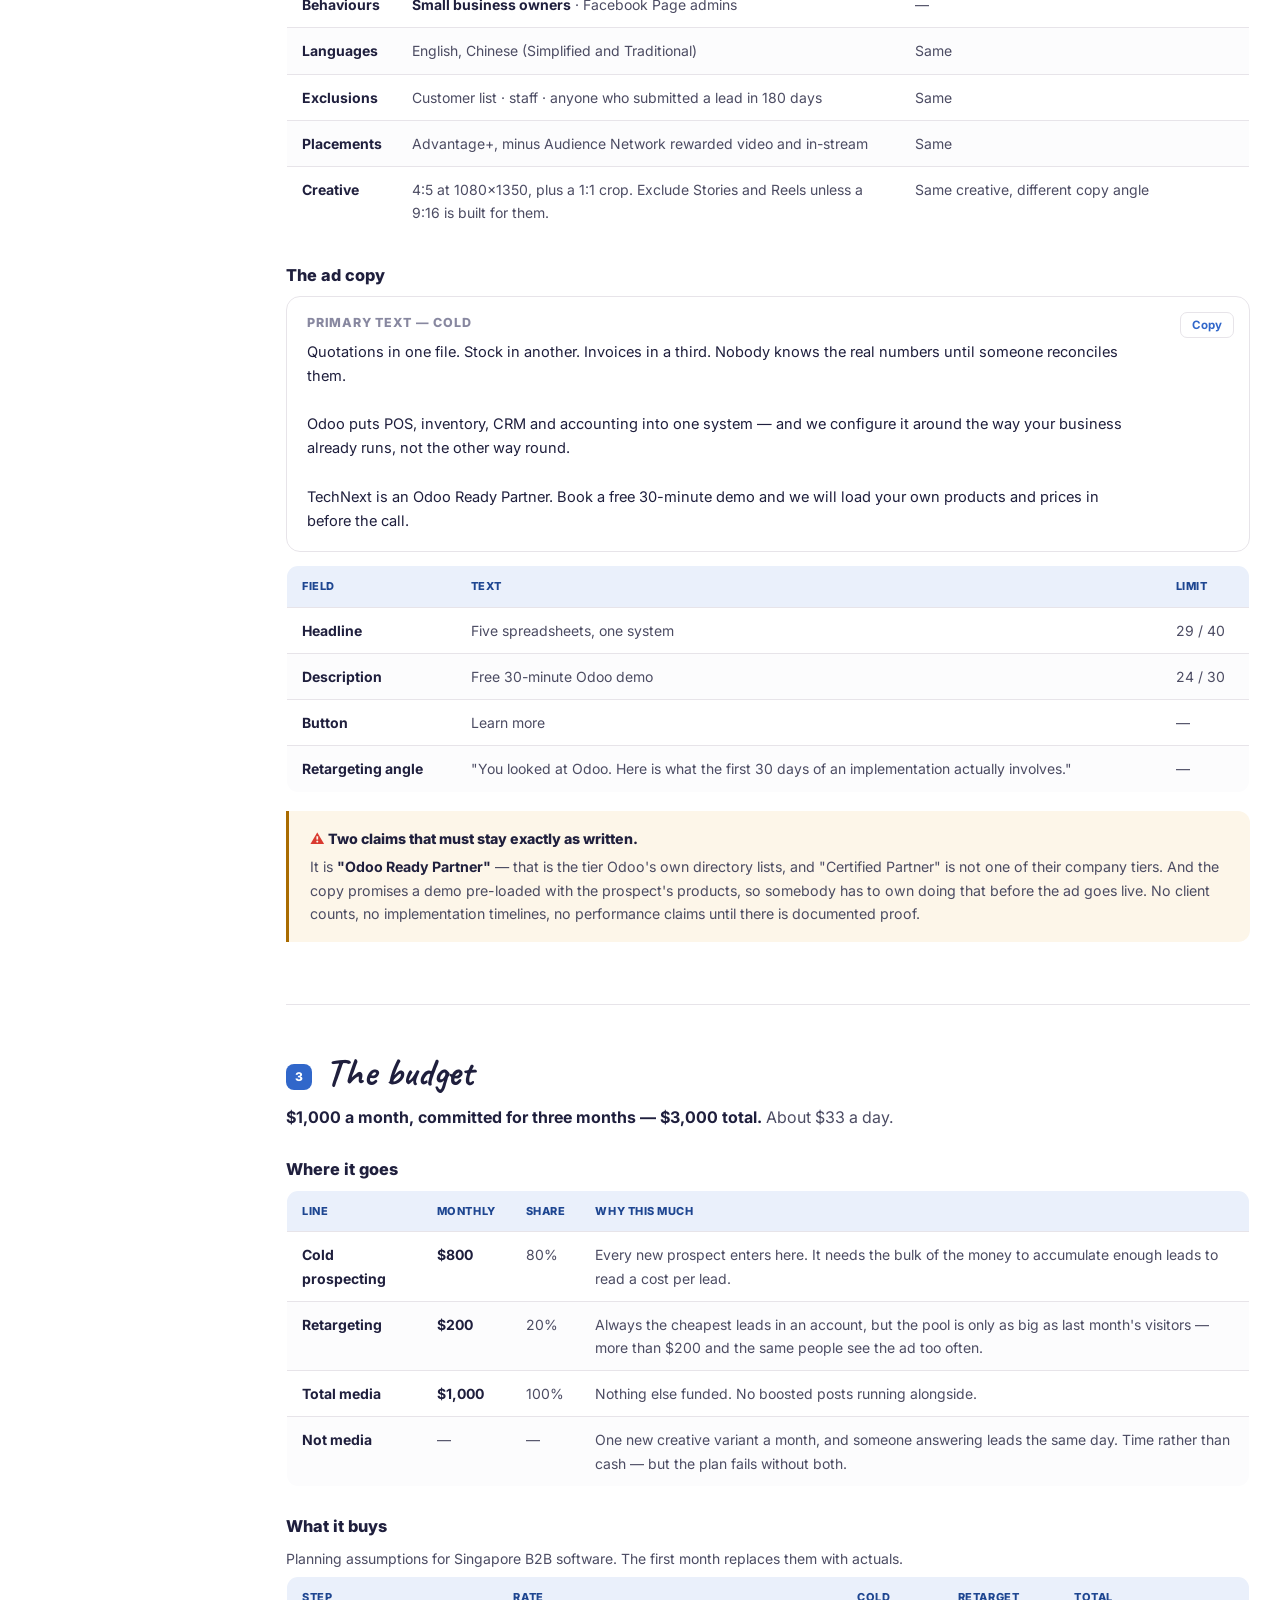
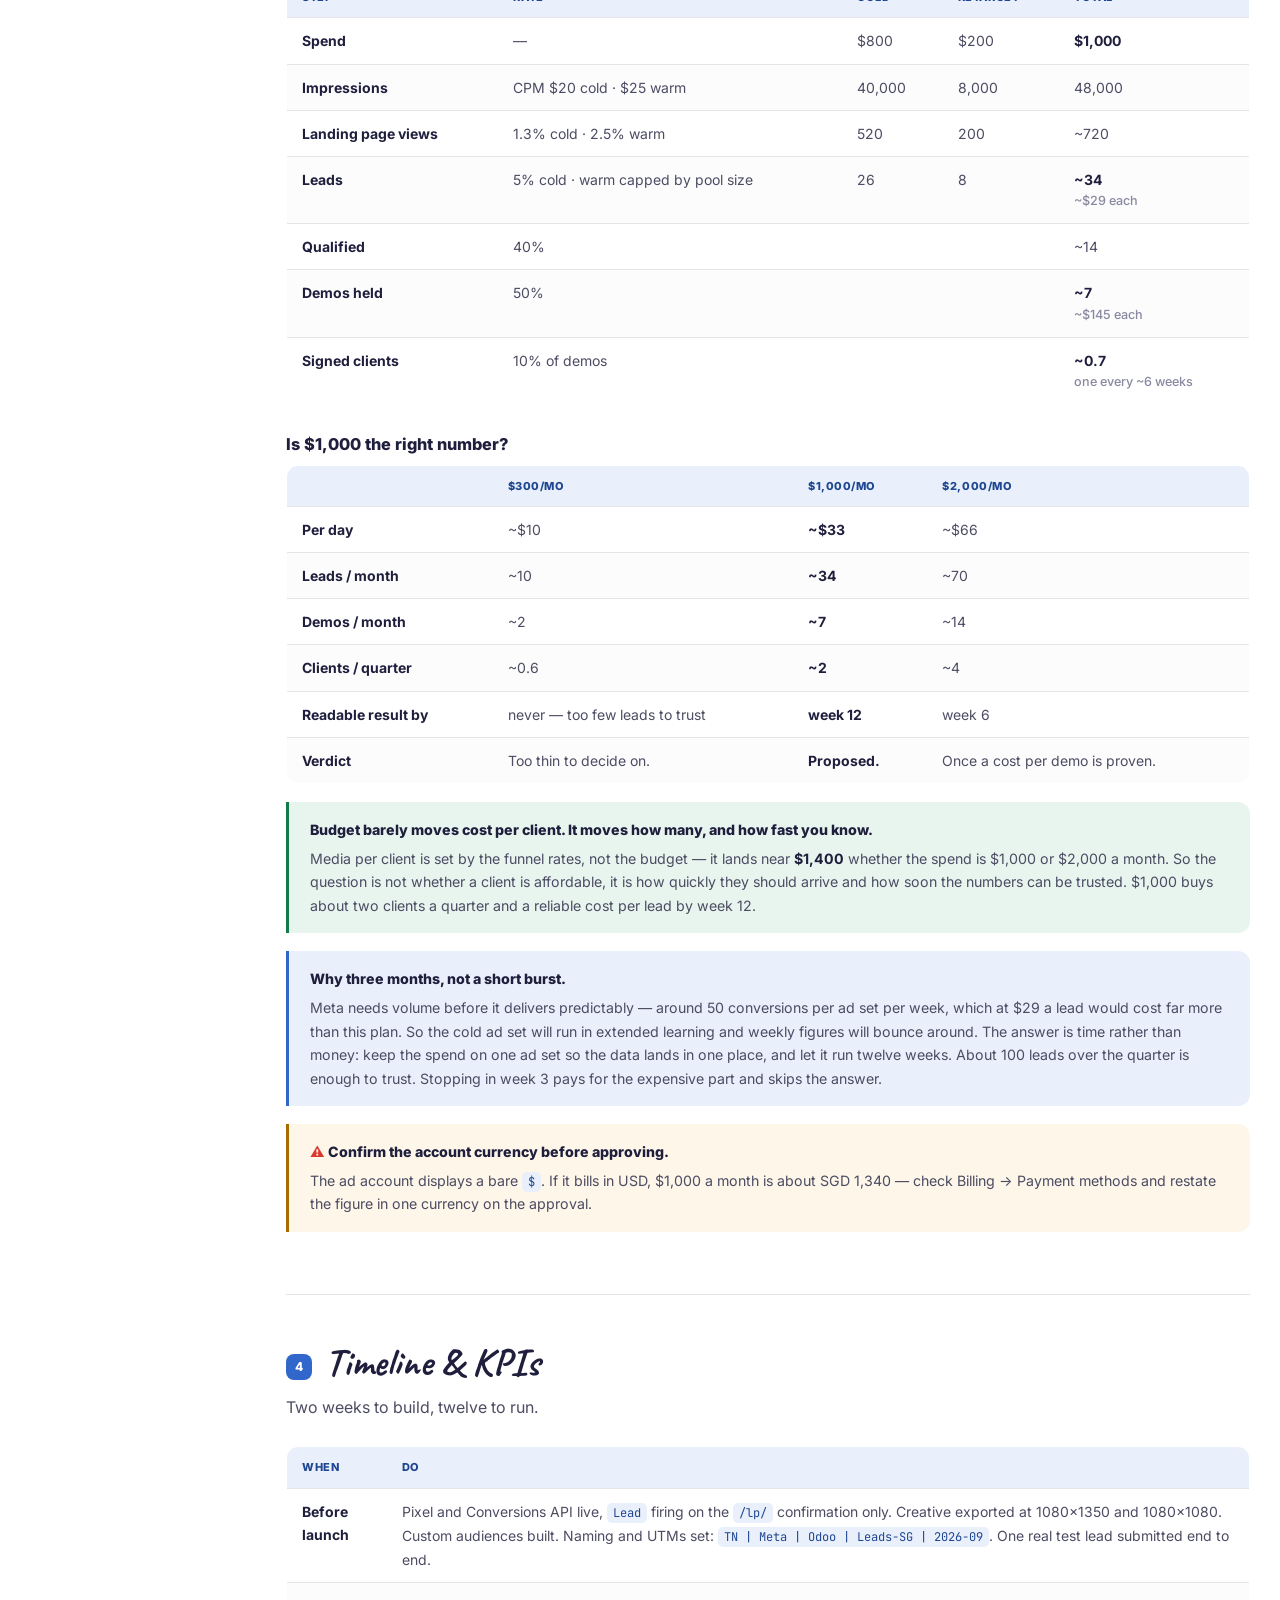
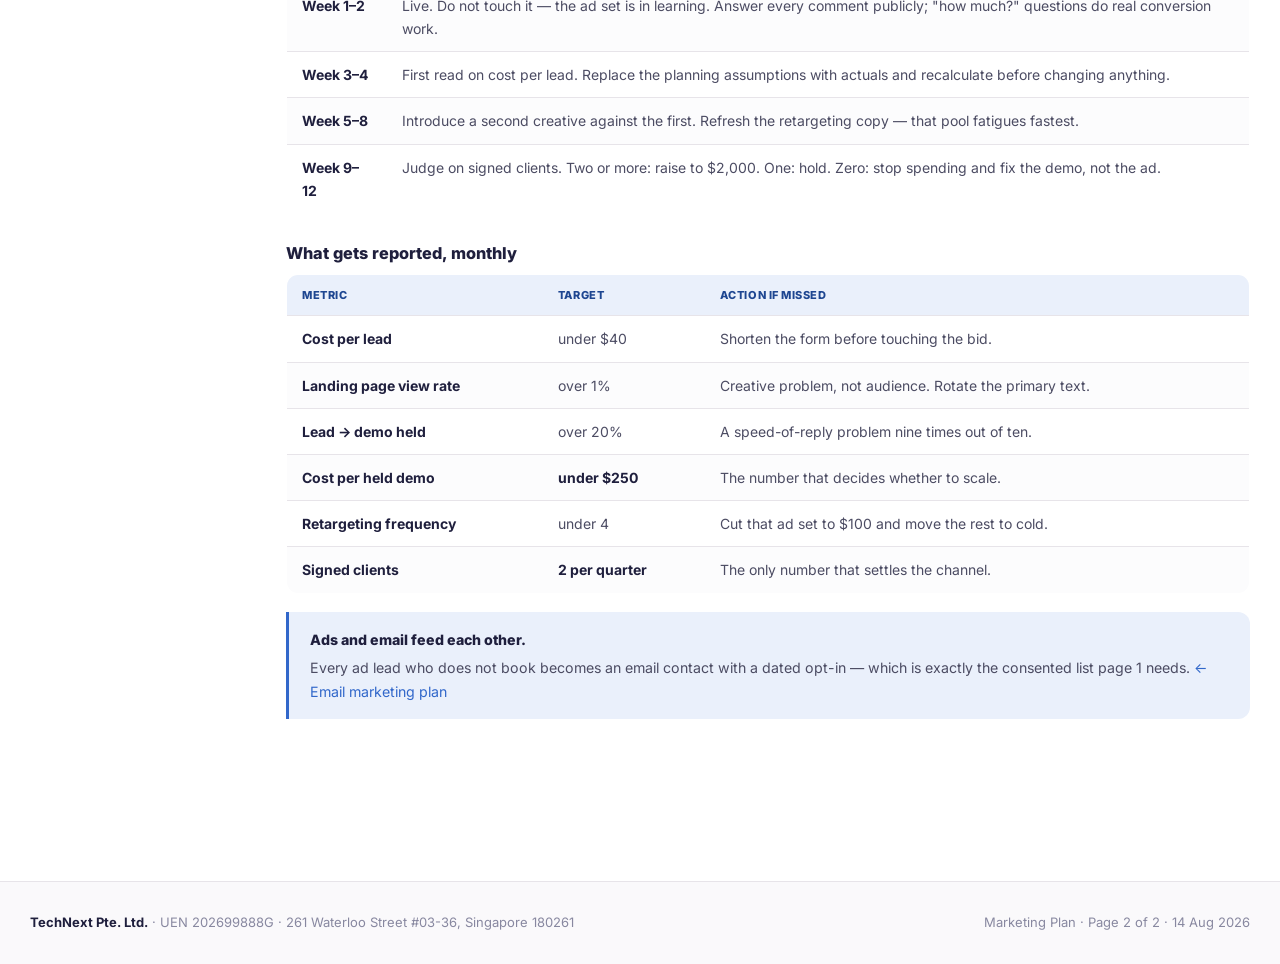
==== commit 98ddcce2: "Recast both pages as a forward-looking proposal; ads budget set at $1,000/month Removes the account " ====
--- a/ads.html
+++ b/ads.html
@@ -4,7 +4,7 @@
 <meta charset="UTF-8"/>
 <meta name="viewport" content="width=device-width, initial-scale=1.0"/>
 <title>Paid Ads · TechNext Marketing Plan</title>
-<meta name="description" content="TechNext's Facebook ads plan — what is running today, the four fixes, and a realistic budget."/>
+<meta name="description" content="TechNext's Facebook ads proposal for Singapore — strategy, campaign structure, and a $1,000 a month budget."/>
 <link rel="icon" href="assets/logo-mark.png"/>
 <link rel="preconnect" href="https://fonts.googleapis.com"/>
 <link rel="preconnect" href="https://fonts.gstatic.com" crossorigin/>
@@ -26,202 +26,248 @@
 <div class="wrap">
   <aside class="toc">
     <div class="toc-h">Contents</div>
-    <a href="#live">1 · What's running</a>
-    <a href="#fix">2 · Four fixes</a>
+    <a href="#strategy">1 · Strategy</a>
+    <a href="#campaign">2 · The campaign</a>
     <a href="#budget">3 · The budget</a>
-    <a href="#client">4 · Cost per client</a>
+    <a href="#kpi">4 · Timeline &amp; KPIs</a>
   </aside>
 
   <main>
     <header class="hero">
       <span class="eyebrow">TechNext · Marketing Plan · Page 2 of 2</span>
-      <h1>The ads work. <em>The setup doesn't.</em></h1>
-      <p class="lede">Two Facebook ads are live and buying attention cheaply. But both are set to
-      <b>Traffic</b>, so nothing counts a lead — which is why $223 of spend has produced no idea what
-      an enquiry costs.</p>
-      <div class="oneline"><b>The proposal: $50 a day for 8 weeks — $3,000.</b> One ad, one ad set,
-      objective switched to Leads, lead tracking turned on. That should produce roughly
-      <b>100 leads, 20 demos and 1–2 clients</b>, at around <b>$1,500–3,000 of media per client</b>
-      against a first-year contract near <b>SGD 13,000</b>.</div>
+      <h1>Facebook ads for <em>Odoo, in Singapore.</em></h1>
+      <p class="lede">One ad, one offer, one landing page, optimised for a booked demo rather than a
+      click. Small enough to run properly, funded long enough to produce an answer.</p>
+      <div class="oneline"><b>The proposal: $1,000 a month for three months — $3,000.</b> $800 to cold
+      prospecting, $200 to retargeting, both optimising for a lead on
+      <code>technext.asia/lp/</code>. Planned outcome: about <b>34 leads and 7 demos a month</b>, and
+      roughly <b>two signed clients a quarter</b> at <b>~$1,400 of media each</b> — against a
+      first-year contract near <b>SGD 13,000</b>.</div>
       <div class="facts">
-        <span>Spent to date <b>$223</b></span>
-        <span>Page views <b>518</b></span>
-        <span>Conversations <b>4</b></span>
-        <span>Leads tracked <b>0</b></span>
-        <span>Running at <b>~$7.70/day</b></span>
+        <span>Platform <b>Facebook + Instagram</b></span>
+        <span>Market <b>Singapore</b></span>
+        <span>Objective <b>Leads</b></span>
+        <span>Budget <b>$1,000/mo</b></span>
+        <span>Term <b>3 months</b></span>
       </div>
     </header>
 
-    <!-- 1 LIVE -->
-    <section id="live">
-      <h2 class="sec-h"><span class="sec-n">1</span> What's running</h2>
-      <p class="sec-sub">Ads Manager, account <b>TechNext Marketing</b>
-      (<code>1864080237620209</code>), lifetime, read 14 Aug 2026. Singapore is 100% of delivery.</p>
-      <div class="scroll-x">
-        <table class="tbl">
-          <thead><tr><th>Ad</th><th>Spent</th><th>Landing page views</th><th>Cost each</th></tr></thead>
-          <tbody>
-            <tr>
-              <td class="k">"Accelerating Cloud-based"<span class="sm"><a href="https://web.facebook.com/share/p/1E7hHLi5DT/" target="_blank" rel="noopener">view post</a></span></td>
-              <td>$43.05</td><td>169</td><td><b>$0.25</b> ← the winner</td>
-            </tr>
-            <tr>
-              <td class="k">"5 Different Spreadsheets"<span class="sm"><a href="https://web.facebook.com/share/p/1NNH97UUNv/" target="_blank" rel="noopener">view post</a></span></td>
-              <td>$40.36</td><td>38</td><td><b>$1.06</b> — 4× worse</td>
-            </tr>
-            <tr>
-              <td class="k">7 stopped campaigns</td><td>$136.00</td><td>311</td><td>plus 4 messaging conversations</td>
-            </tr>
-            <tr>
-              <td class="k"><b>Total, 9 campaigns</b></td><td><b>$223.41</b></td><td><b>518</b></td><td>52,840 impressions</td>
-            </tr>
-          </tbody>
-        </table>
-      </div>
-      <div class="callout">
-        <span class="ch"><span class="warn-ic">⚠</span> Why it can't book a client yet.</span>
-        Every campaign optimises for <b>landing page views</b>, <b>Page visits</b> or <b>messaging</b> —
-        never for a lead. Meta delivers what it is asked for, so $223 has gone on finding people likely
-        to <i>load a page</i>, not people likely to <i>book a demo</i>. The $3.40 CPM is not a bargain;
-        it is the price of low-intent inventory. And no <code>Lead</code> event fires on
-        <code>technext.asia/lp/</code>, so the funnel goes dark exactly where it starts to matter.
-      </div>
-    </section>
-
-    <!-- 2 FIX -->
-    <section id="fix">
-      <h2 class="sec-h"><span class="sec-n">2</span> Four fixes</h2>
-      <p class="sec-sub">The first three are free and matter more than the budget.</p>
+    <!-- 1 STRATEGY -->
+    <section id="strategy">
+      <h2 class="sec-h"><span class="sec-n">1</span> Strategy</h2>
+      <p class="sec-sub">Four decisions. Everything else follows from them.</p>
       <div class="qs">
-        <div class="qs-card">
+        <div class="qs-card hi">
           <div class="n">1</div>
-          <h4>Track the lead</h4>
-          <p>Fire <code>Lead</code> on the <code>/lp/</code> confirmation only — pixel plus Conversions
-          API. Submit a real test lead and confirm a human is notified.</p>
+          <h4>Optimise for leads, not clicks</h4>
+          <p>The objective is <b>Leads</b>, with a <code>Lead</code> event firing on the landing page's
+          confirmation. Optimising for traffic buys the people most likely to load a page, which is a
+          different group from the people most likely to book a demo.</p>
         </div>
         <div class="qs-card">
           <div class="n">2</div>
-          <h4>Pause the loser</h4>
-          <p>Stop "5 Different Spreadsheets". Put everything behind the $0.25 ad. Keep the paused one
-          as a challenger for later.</p>
+          <h4>One ad, not five</h4>
+          <p>A $1,000 budget split across several ads teaches nothing about any of them. One creative
+          carries the whole cold budget until it has earned a comparison.</p>
         </div>
         <div class="qs-card">
           <div class="n">3</div>
-          <h4>Clear the drafts</h4>
-          <p>Ads Manager shows <b>8 unpublished drafts</b>. Publish deliberately or discard — that is
-          how budget gets spent by accident.</p>
-        </div>
-        <div class="qs-card hi">
+          <h4>Send traffic to /lp/</h4>
+          <p><code>technext.asia/lp/</code> is the Odoo landing page — free one-hour demo, five-field
+          form, privacy policy linked. It does the qualifying an Instant Form cannot.</p>
+        </div>
+        <div class="qs-card">
           <div class="n">4</div>
-          <h4>Switch to Leads</h4>
-          <p>Same creative, same audience, same <code>/lp/</code> destination. Objective from Traffic
-          to <b>Leads</b>. Five-minute edit, and the only one that turns spend into pipeline.</p>
-        </div>
-      </div>
-      <div class="callout green">
-        <span class="ch">Nothing needs designing or writing.</span>
-        <code>technext.asia/lp/</code> is already a proper Odoo landing page with a five-field form and
-        a privacy link. The creative's old missing-s typo is fixed. Both ads carry the correct Odoo
-        <b>Ready Partner</b> badge. This is a settings problem, not a content problem.
+          <h4>Sell the demo, not Odoo</h4>
+          <p>Nobody buys an ERP from an ad. The ad's only job is a free 30-minute demo loaded with the
+          prospect's own products and prices. That offer is the entire pitch.</p>
+        </div>
+      </div>
+      <div class="callout blue">
+        <span class="ch">Why Facebook and not LinkedIn or Google.</span>
+        Singapore SME owners are on Facebook personally, and Meta's <i>small business owners</i> and
+        <i>Page admins</i> behaviours are the strongest B2B proxies available at this budget. LinkedIn's
+        minimum viable spend in this market is several times higher, and Google search volume for
+        "Odoo partner Singapore" is too thin to fund a channel on its own.
+      </div>
+    </section>
+
+    <!-- 2 CAMPAIGN -->
+    <section id="campaign">
+      <h2 class="sec-h"><span class="sec-n">2</span> The campaign</h2>
+      <p class="sec-sub">One campaign, two ad sets, one creative each.</p>
+      <div class="scroll-x">
+        <table class="tbl">
+          <thead><tr><th></th><th>Ad set 1 — Cold</th><th>Ad set 2 — Retargeting</th></tr></thead>
+          <tbody>
+            <tr><td class="k">Audience</td><td>Singapore, <b>people living in this location</b>, 28–60</td><td><code>/lp/</code> visitors last 30 days, plus Page and post engagers last 90</td></tr>
+            <tr><td class="k">Interests</td><td>ERP · point of sale · inventory management · accounting software · QuickBooks · Xero · SAP · small business</td><td>None — the audience is the targeting</td></tr>
+            <tr><td class="k">Behaviours</td><td><b>Small business owners</b> · Facebook Page admins</td><td>—</td></tr>
+            <tr><td class="k">Languages</td><td>English, Chinese (Simplified and Traditional)</td><td>Same</td></tr>
+            <tr><td class="k">Exclusions</td><td>Customer list · staff · anyone who submitted a lead in 180 days</td><td>Same</td></tr>
+            <tr><td class="k">Placements</td><td>Advantage+, minus Audience Network rewarded video and in-stream</td><td>Same</td></tr>
+            <tr><td class="k">Creative</td><td>4:5 at 1080×1350, plus a 1:1 crop. Exclude Stories and Reels unless a 9:16 is built for them.</td><td>Same creative, different copy angle</td></tr>
+          </tbody>
+        </table>
+      </div>
+
+      <h3 class="sub">The ad copy</h3>
+      <div class="bp">
+        <button class="cbtn2">Copy</button>
+        <h4>Primary text — cold</h4>
+        <p>Quotations in one file. Stock in another. Invoices in a third. Nobody knows the real
+        numbers until someone reconciles them.<br><br>
+        Odoo puts POS, inventory, CRM and accounting into one system — and we configure it around the
+        way your business already runs, not the other way round.<br><br>
+        TechNext is an Odoo Ready Partner. Book a free 30-minute demo and we will load your own
+        products and prices in before the call.</p>
+      </div>
+      <div class="scroll-x">
+        <table class="tbl">
+          <thead><tr><th>Field</th><th>Text</th><th>Limit</th></tr></thead>
+          <tbody>
+            <tr><td class="k">Headline</td><td>Five spreadsheets, one system</td><td>29 / 40</td></tr>
+            <tr><td class="k">Description</td><td>Free 30-minute Odoo demo</td><td>24 / 30</td></tr>
+            <tr><td class="k">Button</td><td>Learn more</td><td>—</td></tr>
+            <tr><td class="k">Retargeting angle</td><td>"You looked at Odoo. Here is what the first 30 days of an implementation actually involves."</td><td>—</td></tr>
+          </tbody>
+        </table>
+      </div>
+      <div class="callout amber">
+        <span class="ch"><span class="warn-ic">⚠</span> Two claims that must stay exactly as written.</span>
+        It is <b>"Odoo Ready Partner"</b> — that is the tier Odoo's own directory lists, and "Certified
+        Partner" is not one of their company tiers. And the copy promises a demo pre-loaded with the
+        prospect's products, so somebody has to own doing that before the ad goes live. No client
+        counts, no implementation timelines, no performance claims until there is documented proof.
       </div>
     </section>
 
     <!-- 3 BUDGET -->
     <section id="budget">
       <h2 class="sec-h"><span class="sec-n">3</span> The budget</h2>
-      <p class="sec-sub">One ad set, <b>$50 a day</b>, committed for <b>8 weeks</b>. Total
-      <b>$3,000</b>.</p>
-
-      <div class="scroll-x">
-        <table class="tbl">
-          <thead><tr><th></th><th>Too small</th><th>Proposed</th><th>Scale later</th></tr></thead>
-          <tbody>
-            <tr><td class="k">Per day</td><td>$7.70 <span class="sm">what runs today</span></td><td><b>$50</b></td><td>$100</td></tr>
-            <tr><td class="k">Per month</td><td>~$230</td><td><b>$1,500</b></td><td>$3,000</td></tr>
-            <tr><td class="k">Leads / month</td><td>not tracked</td><td><b>~50</b></td><td>~100</td></tr>
-            <tr><td class="k">Demos held / month</td><td>unknown</td><td><b>~10</b></td><td>~20</td></tr>
-            <tr><td class="k">Clients / month</td><td>unknown</td><td><b>~1</b></td><td>~2</td></tr>
-            <tr><td class="k">Verdict</td><td>Buys noise.</td><td><b>Start here.</b></td><td>Only after 8 weeks of real numbers.</td></tr>
-          </tbody>
-        </table>
-      </div>
-
-      <h3 class="sub">How the $1,500 becomes a client</h3>
-      <div class="scroll-x">
-        <table class="tbl">
-          <thead><tr><th>Step</th><th>Rate</th><th>Result</th></tr></thead>
-          <tbody>
-            <tr><td class="k">Spend</td><td>$50/day × 30</td><td>$1,500</td></tr>
-            <tr><td class="k">Impressions</td><td>CPM $20 <span class="sm">assumed — lead optimisation costs more than the $3.40 we see on traffic</span></td><td>~75,000</td></tr>
-            <tr><td class="k">Landing page views</td><td>1.3% <span class="sm">measured on the winning ad</span></td><td>~975</td></tr>
-            <tr><td class="k">Leads</td><td>5% of views <span class="sm">assumed</span></td><td><b>~50</b> at ~$31 each</td></tr>
-            <tr><td class="k">Qualified</td><td>40% <span class="sm">assumed</span></td><td>~20</td></tr>
-            <tr><td class="k">Demos held</td><td>50% <span class="sm">assumed</span></td><td><b>~10</b> at ~$150 each</td></tr>
-            <tr><td class="k">Signed clients</td><td>10% of demos <span class="sm">assumed</span></td><td><b>~1</b></td></tr>
-          </tbody>
-        </table>
+      <p class="sec-sub"><b>$1,000 a month, committed for three months — $3,000 total.</b> About $33 a
+      day.</p>
+
+      <h3 class="sub">Where it goes</h3>
+      <div class="scroll-x">
+        <table class="tbl">
+          <thead><tr><th>Line</th><th>Monthly</th><th>Share</th><th>Why this much</th></tr></thead>
+          <tbody>
+            <tr>
+              <td class="k">Cold prospecting</td><td><b>$800</b></td><td>80%</td>
+              <td>Every new prospect enters here. It needs the bulk of the money to accumulate enough
+              leads to read a cost per lead.</td>
+            </tr>
+            <tr>
+              <td class="k">Retargeting</td><td><b>$200</b></td><td>20%</td>
+              <td>Always the cheapest leads in an account, but the pool is only as big as last month's
+              visitors — more than $200 and the same people see the ad too often.</td>
+            </tr>
+            <tr><td class="k"><b>Total media</b></td><td><b>$1,000</b></td><td>100%</td><td>Nothing else funded. No boosted posts running alongside.</td></tr>
+            <tr>
+              <td class="k">Not media</td><td>—</td><td>—</td>
+              <td>One new creative variant a month, and someone answering leads the same day. Time
+              rather than cash — but the plan fails without both.</td>
+            </tr>
+          </tbody>
+        </table>
+      </div>
+
+      <h3 class="sub">What it buys</h3>
+      <p style="font-size:14px;margin-bottom:6px">Planning assumptions for Singapore B2B software. The
+      first month replaces them with actuals.</p>
+      <div class="scroll-x">
+        <table class="tbl">
+          <thead><tr><th>Step</th><th>Rate</th><th>Cold</th><th>Retarget</th><th>Total</th></tr></thead>
+          <tbody>
+            <tr><td class="k">Spend</td><td>—</td><td>$800</td><td>$200</td><td><b>$1,000</b></td></tr>
+            <tr><td class="k">Impressions</td><td>CPM $20 cold · $25 warm</td><td>40,000</td><td>8,000</td><td>48,000</td></tr>
+            <tr><td class="k">Landing page views</td><td>1.3% cold · 2.5% warm</td><td>520</td><td>200</td><td>~720</td></tr>
+            <tr><td class="k">Leads</td><td>5% cold · warm capped by pool size</td><td>26</td><td>8</td><td><b>~34</b> <span class="sm">~$29 each</span></td></tr>
+            <tr><td class="k">Qualified</td><td>40%</td><td colspan="2"></td><td>~14</td></tr>
+            <tr><td class="k">Demos held</td><td>50%</td><td colspan="2"></td><td><b>~7</b> <span class="sm">~$145 each</span></td></tr>
+            <tr><td class="k">Signed clients</td><td>10% of demos</td><td colspan="2"></td><td><b>~0.7</b> <span class="sm">one every ~6 weeks</span></td></tr>
+          </tbody>
+        </table>
+      </div>
+
+      <h3 class="sub">Is $1,000 the right number?</h3>
+      <div class="scroll-x">
+        <table class="tbl">
+          <thead><tr><th></th><th>$300/mo</th><th>$1,000/mo</th><th>$2,000/mo</th></tr></thead>
+          <tbody>
+            <tr><td class="k">Per day</td><td>~$10</td><td><b>~$33</b></td><td>~$66</td></tr>
+            <tr><td class="k">Leads / month</td><td>~10</td><td><b>~34</b></td><td>~70</td></tr>
+            <tr><td class="k">Demos / month</td><td>~2</td><td><b>~7</b></td><td>~14</td></tr>
+            <tr><td class="k">Clients / quarter</td><td>~0.6</td><td><b>~2</b></td><td>~4</td></tr>
+            <tr><td class="k">Readable result by</td><td>never — too few leads to trust</td><td><b>week 12</b></td><td>week 6</td></tr>
+            <tr><td class="k">Verdict</td><td>Too thin to decide on.</td><td><b>Proposed.</b></td><td>Once a cost per demo is proven.</td></tr>
+          </tbody>
+        </table>
+      </div>
+
+      <div class="callout green">
+        <span class="ch">Budget barely moves cost per client. It moves how many, and how fast you know.</span>
+        Media per client is set by the funnel rates, not the budget — it lands near <b>$1,400</b>
+        whether the spend is $1,000 or $2,000 a month. So the question is not whether a client is
+        affordable, it is how quickly they should arrive and how soon the numbers can be trusted.
+        $1,000 buys about two clients a quarter and a reliable cost per lead by week 12.
       </div>
 
       <div class="callout blue">
-        <span class="ch">Why 8 weeks, and why not less.</span>
-        Meta wants around 50 conversions per ad set per week to deliver predictably. At $31 a lead that
-        would cost roughly $6,000 a month — not realistic here, so this ad set will run in extended
-        learning and its weekly numbers will bounce around. The answer is time, not money: one ad set
-        so all the data lands in one place, and eight weeks before judging. Stopping at week 3 writes
-        off the spend that buys the answer.
+        <span class="ch">Why three months, not a short burst.</span>
+        Meta needs volume before it delivers predictably — around 50 conversions per ad set per week,
+        which at $29 a lead would cost far more than this plan. So the cold ad set will run in extended
+        learning and weekly figures will bounce around. The answer is time rather than money: keep the
+        spend on one ad set so the data lands in one place, and let it run twelve weeks. About 100 leads
+        over the quarter is enough to trust. Stopping in week 3 pays for the expensive part and skips
+        the answer.
       </div>
 
       <div class="callout amber">
-        <span class="ch"><span class="warn-ic">⚠</span> Confirm the account currency first.</span>
-        Ads Manager shows a bare <code>$</code> for this account. Every figure here is quoted as the
-        platform displays it. If it bills in USD, $50/day is about SGD 67/day — check Billing →
-        Payment methods and restate in one currency before this goes for approval. The balance is also
-        down to <b>$1.99</b> and needs topping up.
-      </div>
-    </section>
-
-    <!-- 4 CLIENT -->
-    <section id="client">
-      <h2 class="sec-h"><span class="sec-n">4</span> Cost per client</h2>
-      <p class="sec-sub">The only question that matters: is $1,500 a month sensible for one Odoo client?</p>
-      <div class="scroll-x">
-        <table class="tbl">
-          <thead><tr><th></th><th>Good</th><th>Expected</th><th>Bad</th></tr></thead>
-          <tbody>
-            <tr><td class="k">Media per signed client</td><td>$1,050</td><td><b>$2,250</b></td><td>$4,500</td></tr>
-            <tr><td class="k">First-year contract</td><td colspan="3">≈ SGD 13,000 at the Marketing + Odoo starter tier. A full Odoo build is well above that.</td></tr>
-            <tr><td class="k">Return on media</td><td>12×</td><td><b>~6×</b></td><td>~3×</td></tr>
-          </tbody>
-        </table>
-      </div>
-      <p style="margin-top:14px">Even the bad case returns about 3× before renewal. That headroom is
-      the whole argument for $50/day over $7.70 — the deal size can carry a learning period, and the
-      current budget cannot.</p>
-
-      <div class="callout amber">
-        <span class="ch"><span class="warn-ic">⚠</span> The close rate is the softest number here.</span>
-        10% of demos is a fair planning figure, but TechNext has never tracked a lead from ads, so
-        there is no measured close rate at all. If it turns out to be 5%, the expected case becomes
-        $4,500 a client and the fix is the demo, not the ad.
-      </div>
-
-      <h3 class="sub">When to look</h3>
-      <div class="scroll-x">
-        <table class="tbl">
-          <thead><tr><th>Day</th><th>Check</th><th>Decision</th></tr></thead>
-          <tbody>
-            <tr><td class="k">1–3</td><td>Delivery only</td><td>Don't judge. It has re-entered learning by design.</td></tr>
-            <tr><td class="k">14</td><td>Cost per lead</td><td>The first real number this account has had. Replace the assumptions above with it.</td></tr>
-            <tr><td class="k">28</td><td>Cost per held demo</td><td>Under $250, raise the budget 20% — no more, or delivery restarts learning.</td></tr>
-            <tr><td class="k">56</td><td>Signed clients</td><td>Scale, hold, or stop.</td></tr>
+        <span class="ch"><span class="warn-ic">⚠</span> Confirm the account currency before approving.</span>
+        The ad account displays a bare <code>$</code>. If it bills in USD, $1,000 a month is about
+        SGD 1,340 — check Billing → Payment methods and restate the figure in one currency on the
+        approval.
+      </div>
+    </section>
+
+    <!-- 4 KPI -->
+    <section id="kpi">
+      <h2 class="sec-h"><span class="sec-n">4</span> Timeline &amp; KPIs</h2>
+      <p class="sec-sub">Two weeks to build, twelve to run.</p>
+      <div class="scroll-x">
+        <table class="tbl">
+          <thead><tr><th>When</th><th>Do</th></tr></thead>
+          <tbody>
+            <tr><td class="k">Before launch</td><td>Pixel and Conversions API live, <code>Lead</code> firing on the <code>/lp/</code> confirmation only. Creative exported at 1080×1350 and 1080×1080. Custom audiences built. Naming and UTMs set: <code>TN | Meta | Odoo | Leads-SG | 2026-09</code>. One real test lead submitted end to end.</td></tr>
+            <tr><td class="k">Week 1–2</td><td>Live. Do not touch it — the ad set is in learning. Answer every comment publicly; "how much?" questions do real conversion work.</td></tr>
+            <tr><td class="k">Week 3–4</td><td>First read on cost per lead. Replace the planning assumptions with actuals and recalculate before changing anything.</td></tr>
+            <tr><td class="k">Week 5–8</td><td>Introduce a second creative against the first. Refresh the retargeting copy — that pool fatigues fastest.</td></tr>
+            <tr><td class="k">Week 9–12</td><td>Judge on signed clients. Two or more: raise to $2,000. One: hold. Zero: stop spending and fix the demo, not the ad.</td></tr>
+          </tbody>
+        </table>
+      </div>
+
+      <h3 class="sub">What gets reported, monthly</h3>
+      <div class="scroll-x">
+        <table class="tbl">
+          <thead><tr><th>Metric</th><th>Target</th><th>Action if missed</th></tr></thead>
+          <tbody>
+            <tr><td class="k">Cost per lead</td><td>under $40</td><td>Shorten the form before touching the bid.</td></tr>
+            <tr><td class="k">Landing page view rate</td><td>over 1%</td><td>Creative problem, not audience. Rotate the primary text.</td></tr>
+            <tr><td class="k">Lead → demo held</td><td>over 20%</td><td>A speed-of-reply problem nine times out of ten.</td></tr>
+            <tr><td class="k"><b>Cost per held demo</b></td><td><b>under $250</b></td><td>The number that decides whether to scale.</td></tr>
+            <tr><td class="k">Retargeting frequency</td><td>under 4</td><td>Cut that ad set to $100 and move the rest to cold.</td></tr>
+            <tr><td class="k"><b>Signed clients</b></td><td><b>2 per quarter</b></td><td>The only number that settles the channel.</td></tr>
           </tbody>
         </table>
       </div>
 
       <div class="callout blue">
-        <span class="ch">Back to page 1.</span>
-        Every ad lead who doesn't book becomes an email contact with a dated opt-in — which is the
-        consented list page 1 is short of. <a href="index.html">← Email marketing plan</a>
+        <span class="ch">Ads and email feed each other.</span>
+        Every ad lead who does not book becomes an email contact with a dated opt-in — which is exactly
+        the consented list page 1 needs. <a href="index.html">← Email marketing plan</a>
       </div>
     </section>
   </main>
@@ -230,7 +276,7 @@
 <footer>
   <div class="foot-inner">
     <div><b>TechNext Pte. Ltd.</b> · UEN 202699888G · 261 Waterloo Street #03-36, Singapore 180261</div>
-    <div>Marketing Plan · Page 2 of 2 · Ads Manager figures read 14 Aug 2026</div>
+    <div>Marketing Plan · Page 2 of 2 · 14 Aug 2026</div>
   </div>
 </footer>
 
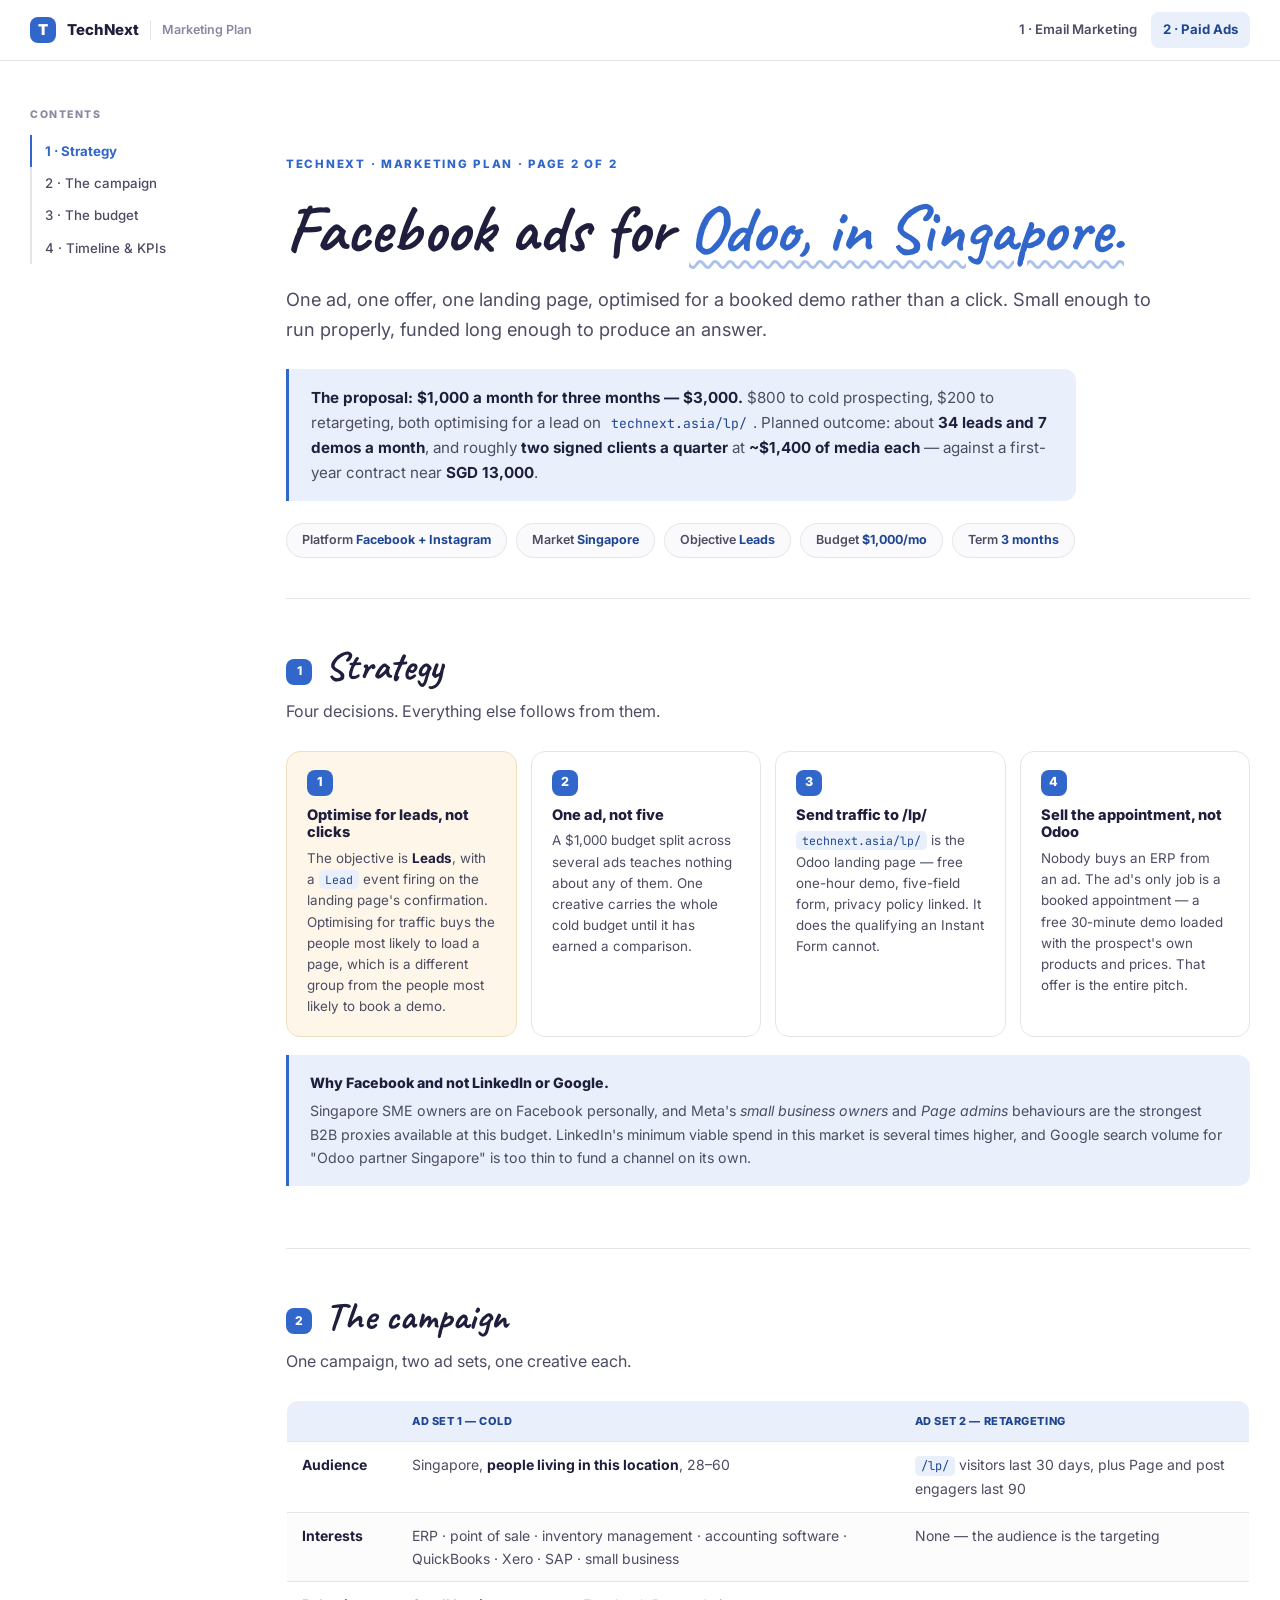
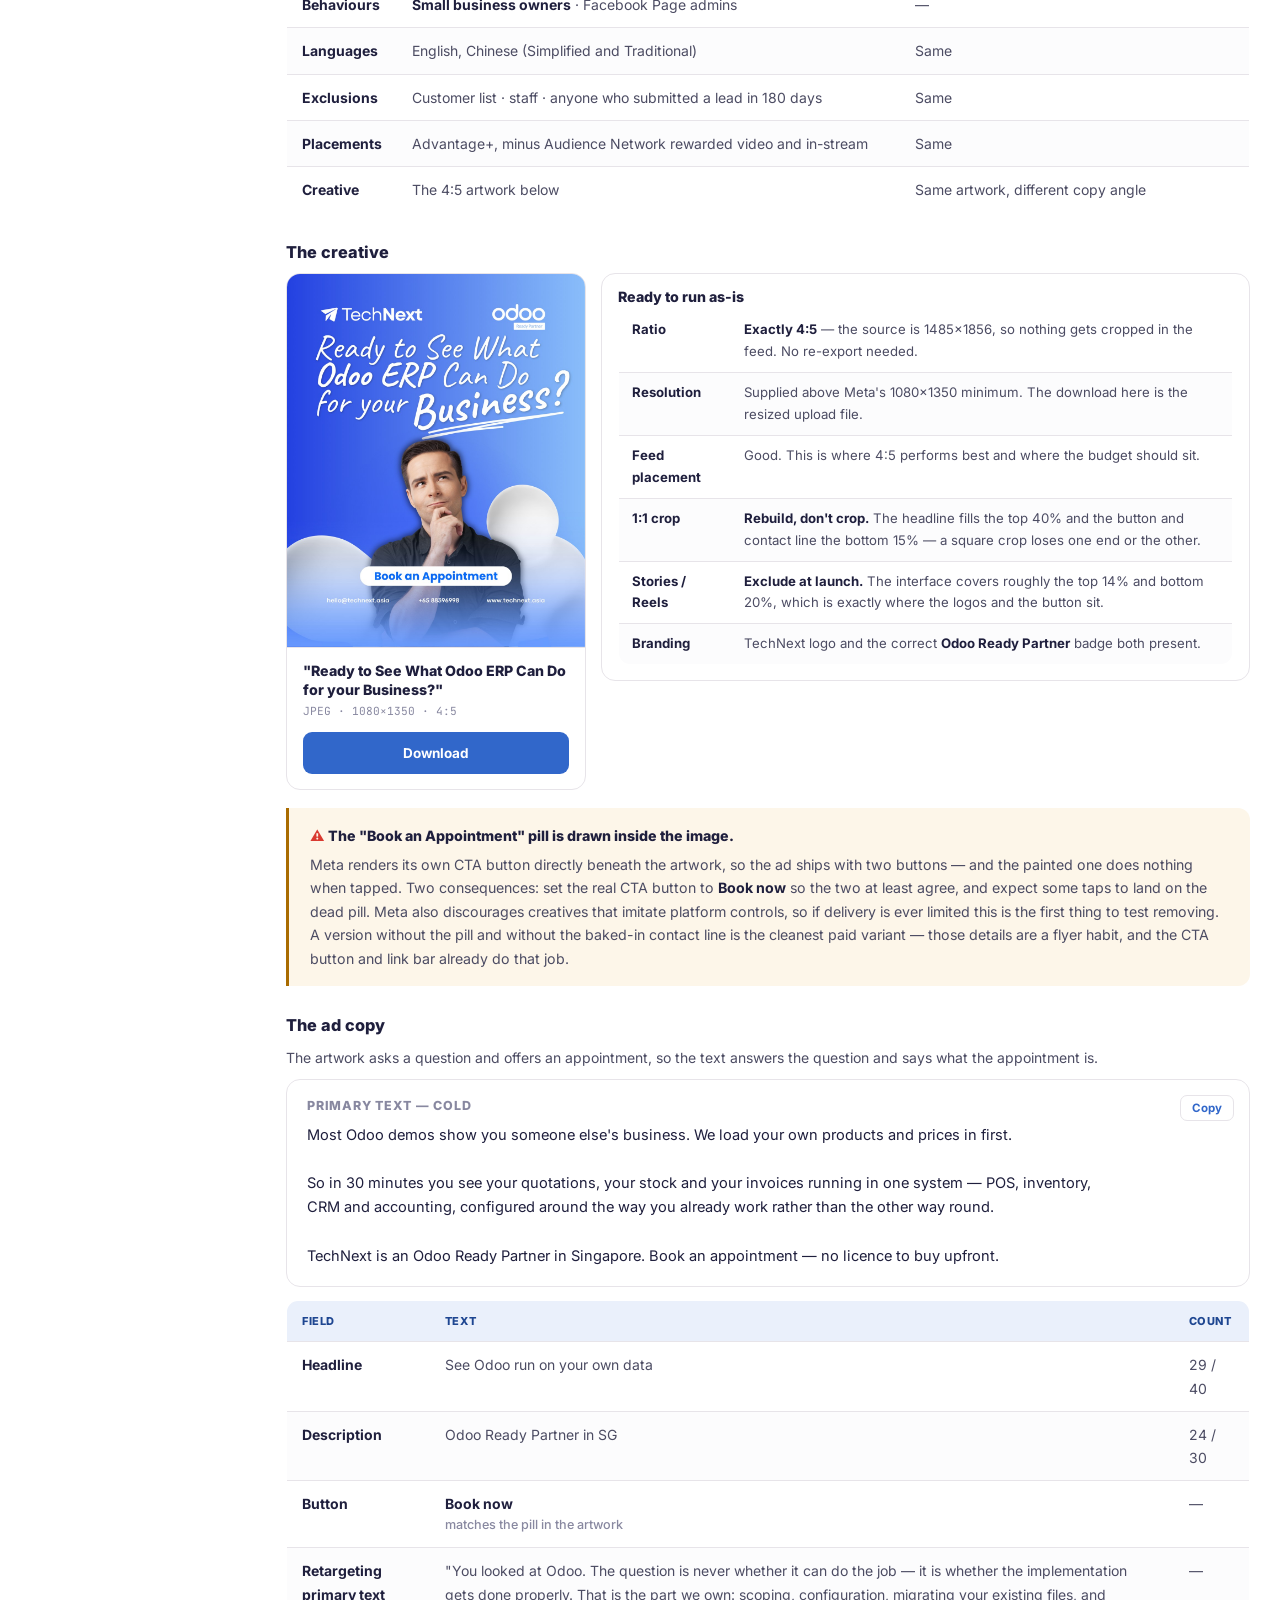
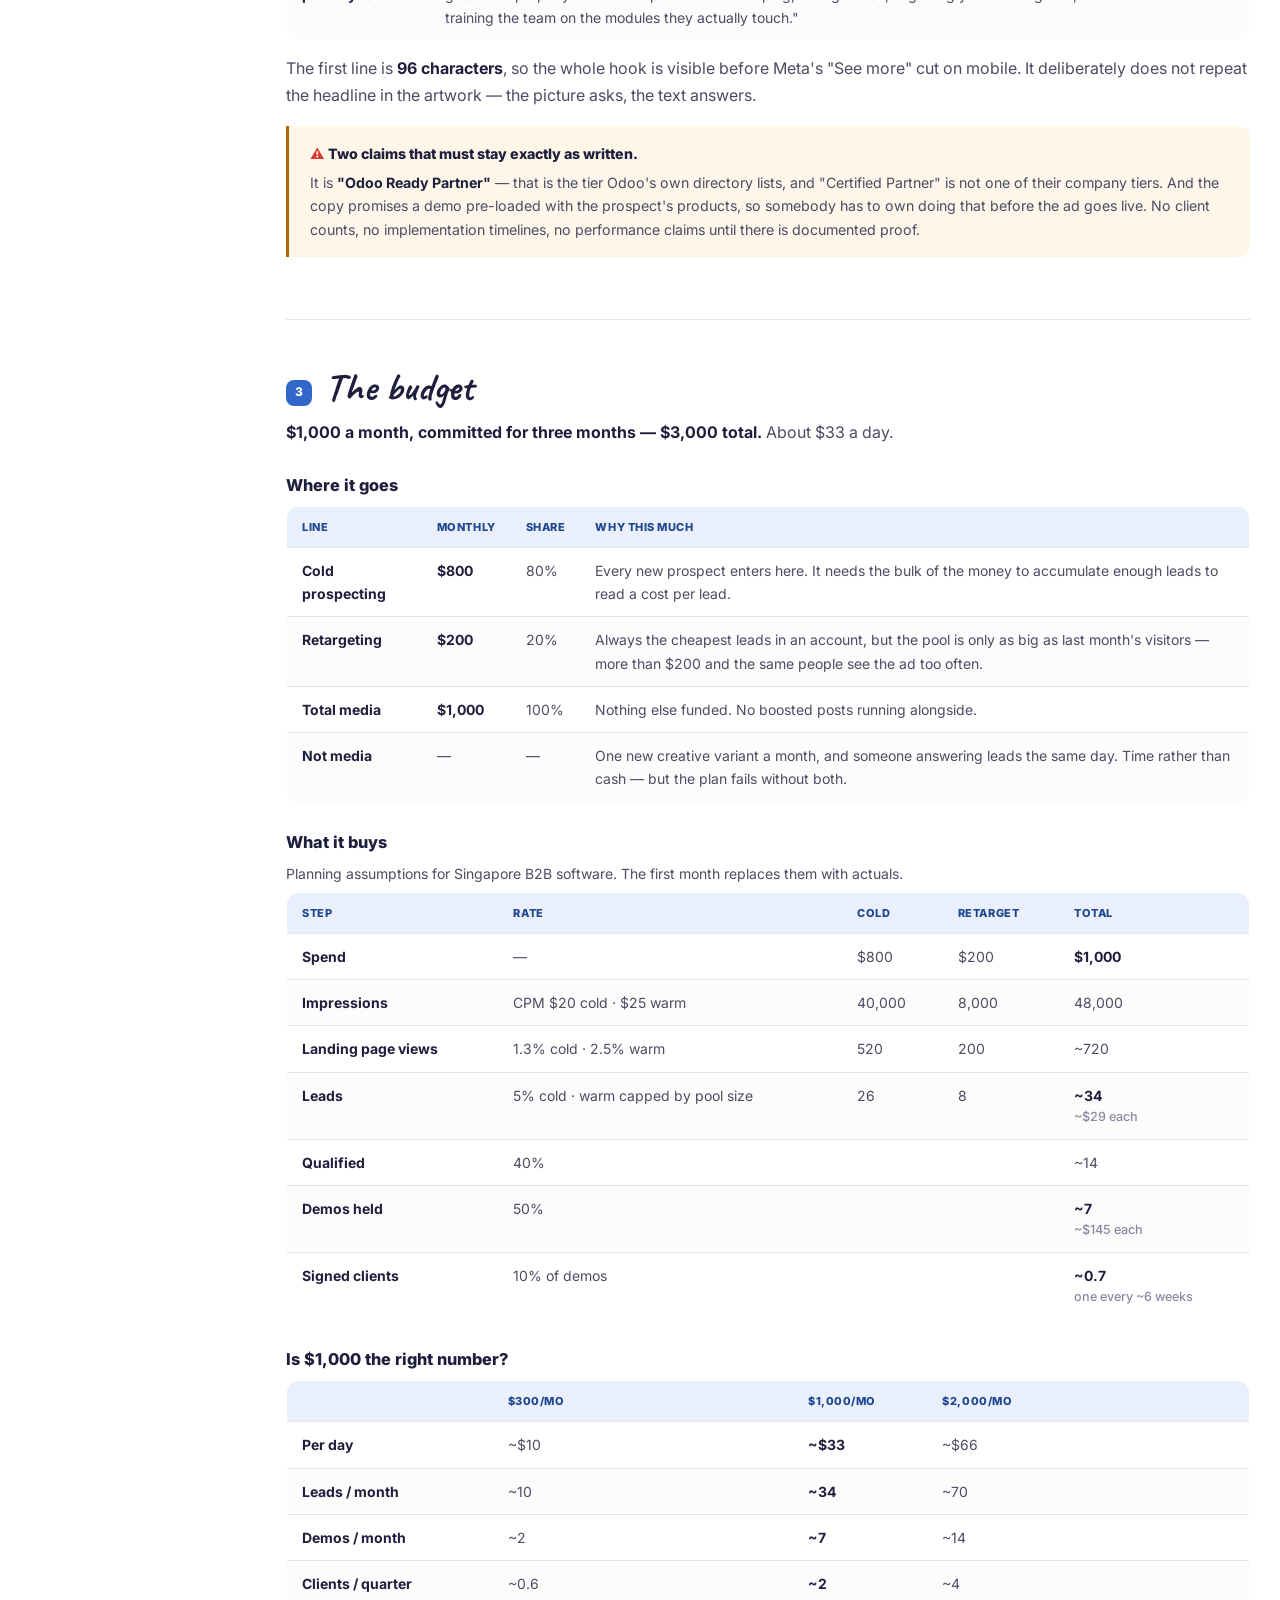
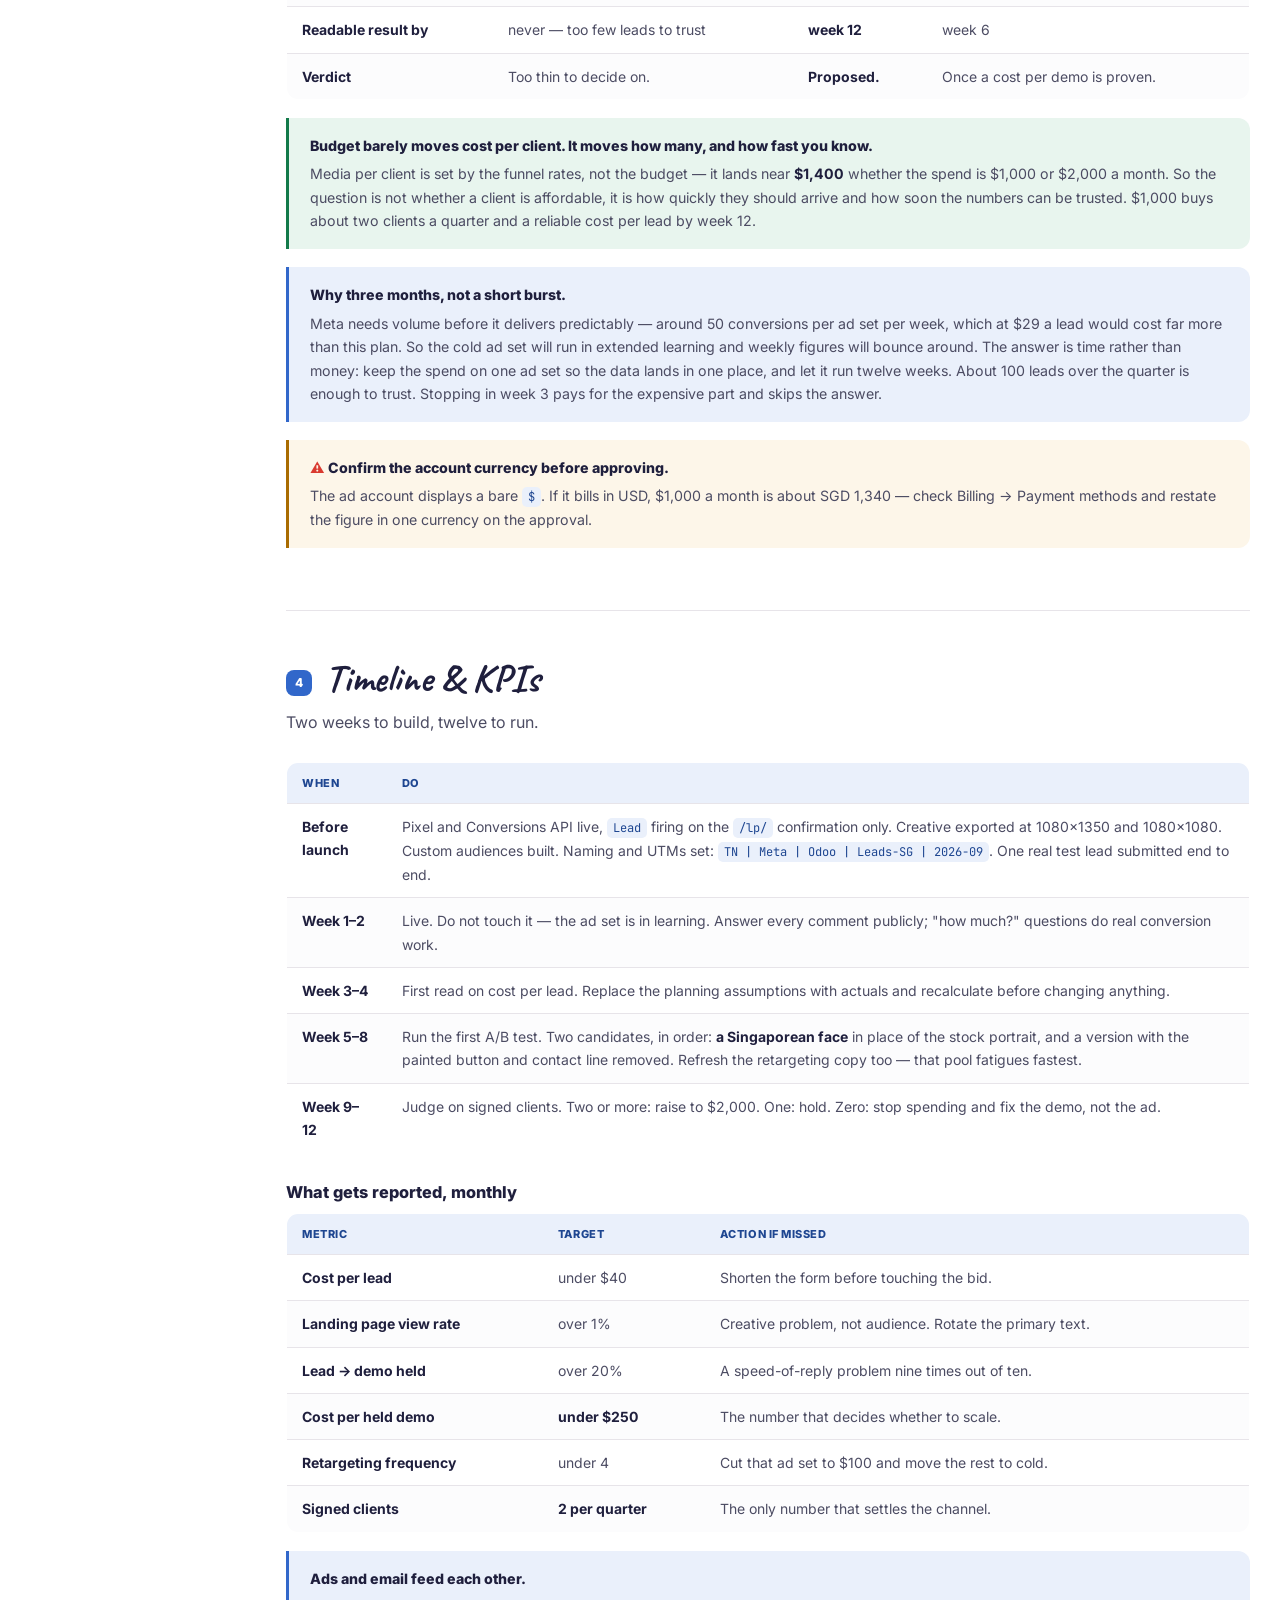
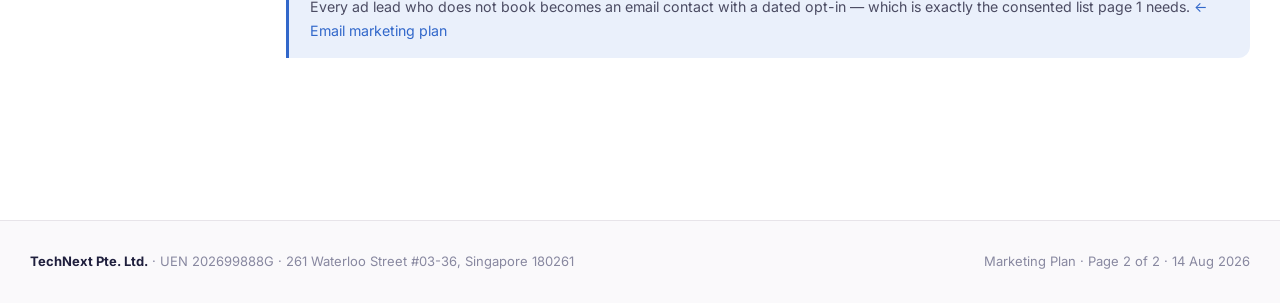
==== commit cb0e6f27: "Add the supplied ad creative and align the copy to it Creative is 'Ready to See What Odoo ERP Can Do" ====
--- a/ads.html
+++ b/ads.html
@@ -10,6 +10,20 @@
 <link rel="preconnect" href="https://fonts.gstatic.com" crossorigin/>
 <link href="https://fonts.googleapis.com/css2?family=Inter:wght@400;500;600;700;800;900&family=Caveat:wght@400;600;700&family=JetBrains+Mono:wght@400;600&display=swap" rel="stylesheet"/>
 <link rel="stylesheet" href="css/plan.css"/>
+<style>
+  /* Creative beside its spec: artwork at its natural 4:5, spec takes the rest. */
+  .creative{display:grid;grid-template-columns:300px minmax(0,1fr);gap:15px;margin-top:6px;align-items:start}
+  .creative .acard{border:1px solid var(--line);border-radius:14px;overflow:hidden;background:#fff}
+  .creative .prev{padding:0;border-bottom:1px solid var(--line);background:var(--bg-alt)}
+  .creative .prev img{width:100%;height:auto;display:block}
+  .creative .meta{padding:13px 16px 15px}
+  .creative .nm{font-size:14.2px;font-weight:800;color:var(--ink);margin-bottom:3px}
+  .creative .sp{font-family:'JetBrains Mono',monospace;font-size:11.2px;color:var(--muted);margin-bottom:11px}
+  .creative .btn{width:100%;justify-content:center}
+  .creative .tbl{min-width:0;font-size:13.2px}
+  .creative .tbl td{padding:9px 13px}
+  @media(max-width:760px){ .creative{grid-template-columns:1fr} }
+</style>
 </head>
 <body>
 
@@ -78,9 +92,10 @@
         </div>
         <div class="qs-card">
           <div class="n">4</div>
-          <h4>Sell the demo, not Odoo</h4>
-          <p>Nobody buys an ERP from an ad. The ad's only job is a free 30-minute demo loaded with the
-          prospect's own products and prices. That offer is the entire pitch.</p>
+          <h4>Sell the appointment, not Odoo</h4>
+          <p>Nobody buys an ERP from an ad. The ad's only job is a booked appointment — a free
+          30-minute demo loaded with the prospect's own products and prices. That offer is the
+          entire pitch.</p>
         </div>
       </div>
       <div class="callout blue">
@@ -106,33 +121,77 @@
             <tr><td class="k">Languages</td><td>English, Chinese (Simplified and Traditional)</td><td>Same</td></tr>
             <tr><td class="k">Exclusions</td><td>Customer list · staff · anyone who submitted a lead in 180 days</td><td>Same</td></tr>
             <tr><td class="k">Placements</td><td>Advantage+, minus Audience Network rewarded video and in-stream</td><td>Same</td></tr>
-            <tr><td class="k">Creative</td><td>4:5 at 1080×1350, plus a 1:1 crop. Exclude Stories and Reels unless a 9:16 is built for them.</td><td>Same creative, different copy angle</td></tr>
-          </tbody>
-        </table>
+            <tr><td class="k">Creative</td><td>The 4:5 artwork below</td><td>Same artwork, different copy angle</td></tr>
+          </tbody>
+        </table>
+      </div>
+
+      <h3 class="sub">The creative</h3>
+      <div class="creative">
+        <div class="acard">
+          <div class="prev"><img src="assets/ad-creative-4x5.jpg" alt="TechNext Odoo ERP ad: Ready to see what Odoo ERP can do for your business?"></div>
+          <div class="meta">
+            <div class="nm">"Ready to See What Odoo ERP Can Do for your Business?"</div>
+            <div class="sp">JPEG · 1080×1350 · 4:5</div>
+            <a class="btn btn-primary" href="assets/ad-creative-4x5.jpg" download="technext-odoo-ad-4x5.jpg">Download</a>
+          </div>
+        </div>
+        <div class="acard">
+          <div class="meta">
+            <div class="nm">Ready to run as-is</div>
+            <table class="tbl">
+              <tbody>
+                <tr><td class="k">Ratio</td><td><b>Exactly 4:5</b> — the source is 1485×1856, so nothing gets cropped in the feed. No re-export needed.</td></tr>
+                <tr><td class="k">Resolution</td><td>Supplied above Meta's 1080×1350 minimum. The download here is the resized upload file.</td></tr>
+                <tr><td class="k">Feed placement</td><td>Good. This is where 4:5 performs best and where the budget should sit.</td></tr>
+                <tr><td class="k">1:1 crop</td><td><b>Rebuild, don't crop.</b> The headline fills the top 40% and the button and contact line the bottom 15% — a square crop loses one end or the other.</td></tr>
+                <tr><td class="k">Stories / Reels</td><td><b>Exclude at launch.</b> The interface covers roughly the top 14% and bottom 20%, which is exactly where the logos and the button sit.</td></tr>
+                <tr><td class="k">Branding</td><td>TechNext logo and the correct <b>Odoo Ready Partner</b> badge both present.</td></tr>
+              </tbody>
+            </table>
+          </div>
+        </div>
+      </div>
+
+      <div class="callout amber">
+        <span class="ch"><span class="warn-ic">⚠</span> The "Book an Appointment" pill is drawn inside the image.</span>
+        Meta renders its own CTA button directly beneath the artwork, so the ad ships with two buttons —
+        and the painted one does nothing when tapped. Two consequences: set the real CTA button to
+        <b>Book now</b> so the two at least agree, and expect some taps to land on the dead pill.
+        Meta also discourages creatives that imitate platform controls, so if delivery is ever limited
+        this is the first thing to test removing. A version without the pill and without the baked-in
+        contact line is the cleanest paid variant — those details are a flyer habit, and the CTA button
+        and link bar already do that job.
       </div>
 
       <h3 class="sub">The ad copy</h3>
+      <p style="font-size:14px;margin-bottom:10px">The artwork asks a question and offers an
+      appointment, so the text answers the question and says what the appointment is.</p>
       <div class="bp">
         <button class="cbtn2">Copy</button>
         <h4>Primary text — cold</h4>
-        <p>Quotations in one file. Stock in another. Invoices in a third. Nobody knows the real
-        numbers until someone reconciles them.<br><br>
-        Odoo puts POS, inventory, CRM and accounting into one system — and we configure it around the
-        way your business already runs, not the other way round.<br><br>
-        TechNext is an Odoo Ready Partner. Book a free 30-minute demo and we will load your own
-        products and prices in before the call.</p>
-      </div>
-      <div class="scroll-x">
-        <table class="tbl">
-          <thead><tr><th>Field</th><th>Text</th><th>Limit</th></tr></thead>
-          <tbody>
-            <tr><td class="k">Headline</td><td>Five spreadsheets, one system</td><td>29 / 40</td></tr>
-            <tr><td class="k">Description</td><td>Free 30-minute Odoo demo</td><td>24 / 30</td></tr>
-            <tr><td class="k">Button</td><td>Learn more</td><td>—</td></tr>
-            <tr><td class="k">Retargeting angle</td><td>"You looked at Odoo. Here is what the first 30 days of an implementation actually involves."</td><td>—</td></tr>
-          </tbody>
-        </table>
-      </div>
+        <p>Most Odoo demos show you someone else's business. We load your own products and prices in
+        first.<br><br>
+        So in 30 minutes you see your quotations, your stock and your invoices running in one
+        system — POS, inventory, CRM and accounting, configured around the way you already work
+        rather than the other way round.<br><br>
+        TechNext is an Odoo Ready Partner in Singapore. Book an appointment — no licence to buy
+        upfront.</p>
+      </div>
+      <div class="scroll-x">
+        <table class="tbl">
+          <thead><tr><th>Field</th><th>Text</th><th>Count</th></tr></thead>
+          <tbody>
+            <tr><td class="k">Headline</td><td>See Odoo run on your own data</td><td>29 / 40</td></tr>
+            <tr><td class="k">Description</td><td>Odoo Ready Partner in SG</td><td>24 / 30</td></tr>
+            <tr><td class="k">Button</td><td><b>Book now</b> <span class="sm">matches the pill in the artwork</span></td><td>—</td></tr>
+            <tr><td class="k">Retargeting primary text</td><td>"You looked at Odoo. The question is never whether it can do the job — it is whether the implementation gets done properly. That is the part we own: scoping, configuration, migrating your existing files, and training the team on the modules they actually touch."</td><td>—</td></tr>
+          </tbody>
+        </table>
+      </div>
+      <p style="margin-top:14px">The first line is <b>96 characters</b>, so the whole hook is visible
+      before Meta's "See more" cut on mobile. It deliberately does not repeat the headline in the
+      artwork — the picture asks, the text answers.</p>
       <div class="callout amber">
         <span class="ch"><span class="warn-ic">⚠</span> Two claims that must stay exactly as written.</span>
         It is <b>"Odoo Ready Partner"</b> — that is the tier Odoo's own directory lists, and "Certified
@@ -243,7 +302,7 @@
             <tr><td class="k">Before launch</td><td>Pixel and Conversions API live, <code>Lead</code> firing on the <code>/lp/</code> confirmation only. Creative exported at 1080×1350 and 1080×1080. Custom audiences built. Naming and UTMs set: <code>TN | Meta | Odoo | Leads-SG | 2026-09</code>. One real test lead submitted end to end.</td></tr>
             <tr><td class="k">Week 1–2</td><td>Live. Do not touch it — the ad set is in learning. Answer every comment publicly; "how much?" questions do real conversion work.</td></tr>
             <tr><td class="k">Week 3–4</td><td>First read on cost per lead. Replace the planning assumptions with actuals and recalculate before changing anything.</td></tr>
-            <tr><td class="k">Week 5–8</td><td>Introduce a second creative against the first. Refresh the retargeting copy — that pool fatigues fastest.</td></tr>
+            <tr><td class="k">Week 5–8</td><td>Run the first A/B test. Two candidates, in order: <b>a Singaporean face</b> in place of the stock portrait, and a version with the painted button and contact line removed. Refresh the retargeting copy too — that pool fatigues fastest.</td></tr>
             <tr><td class="k">Week 9–12</td><td>Judge on signed clients. Two or more: raise to $2,000. One: hold. Zero: stop spending and fix the demo, not the ad.</td></tr>
           </tbody>
         </table>
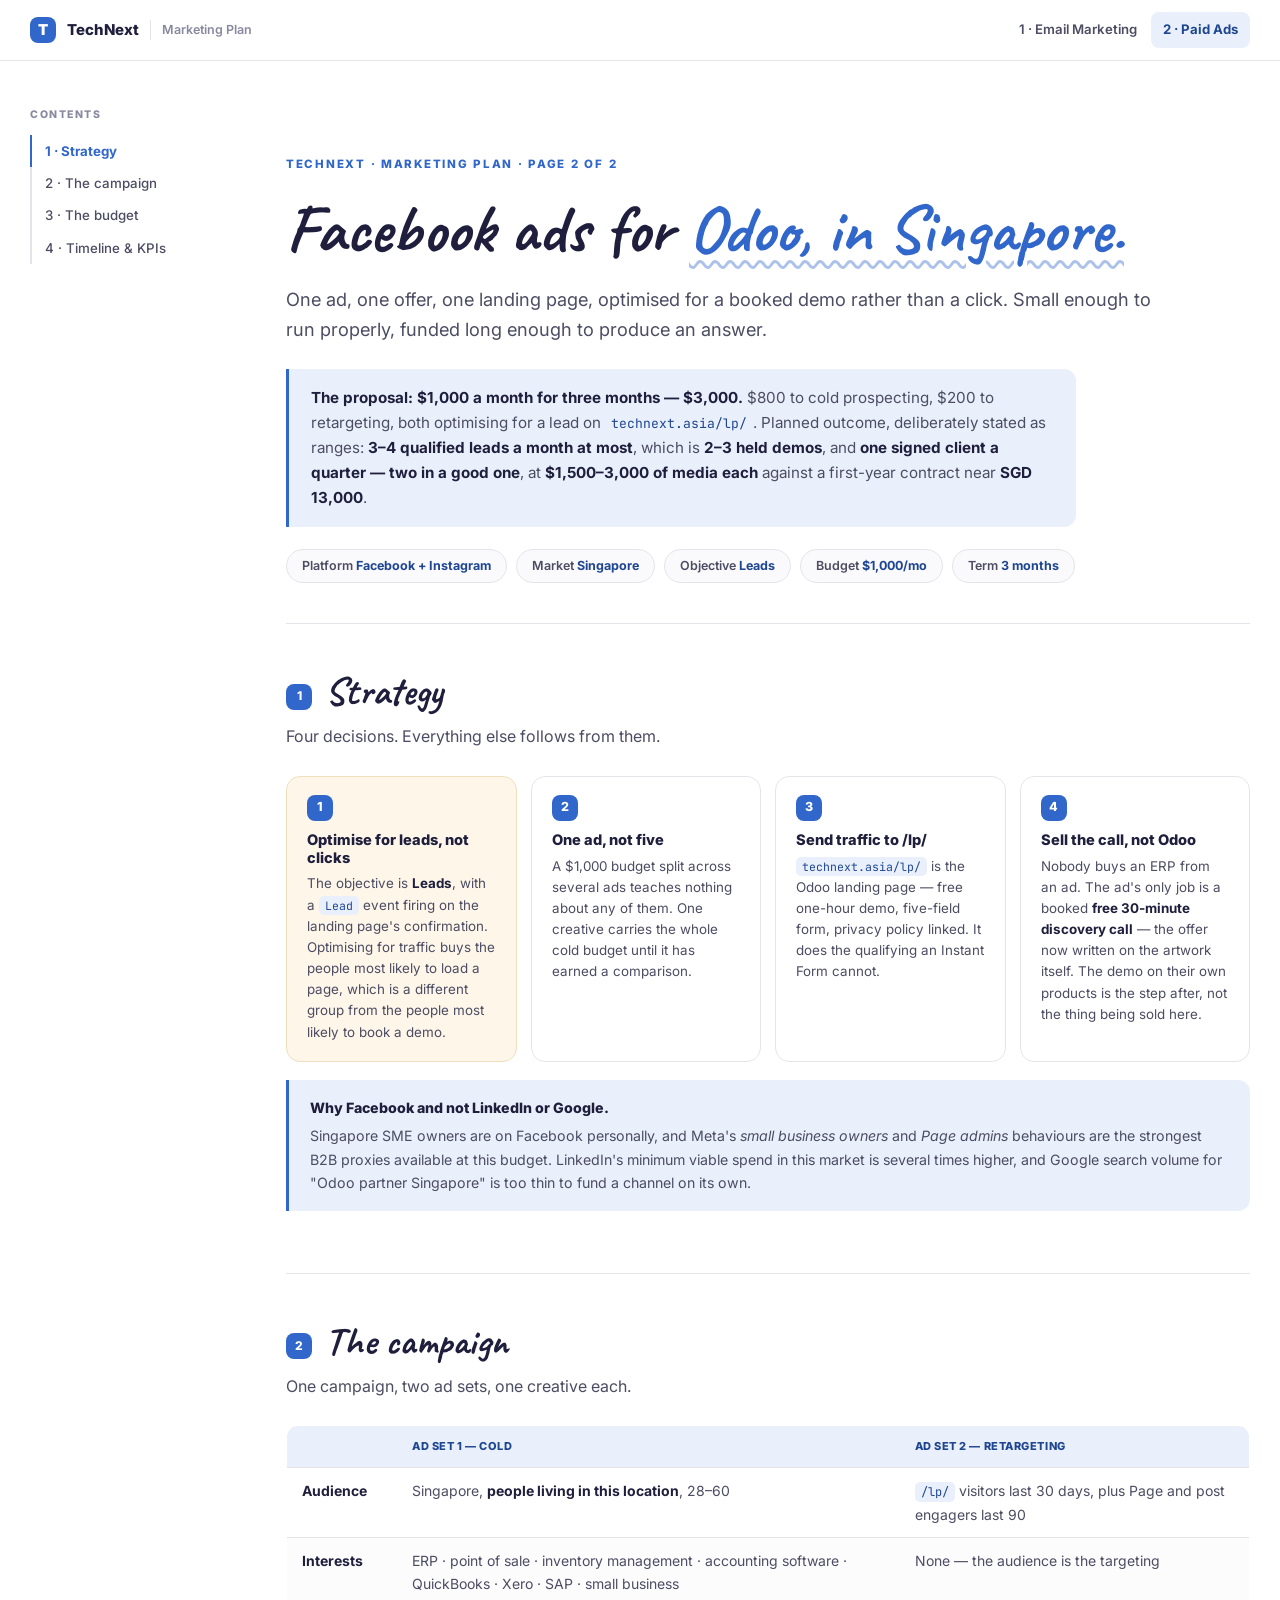
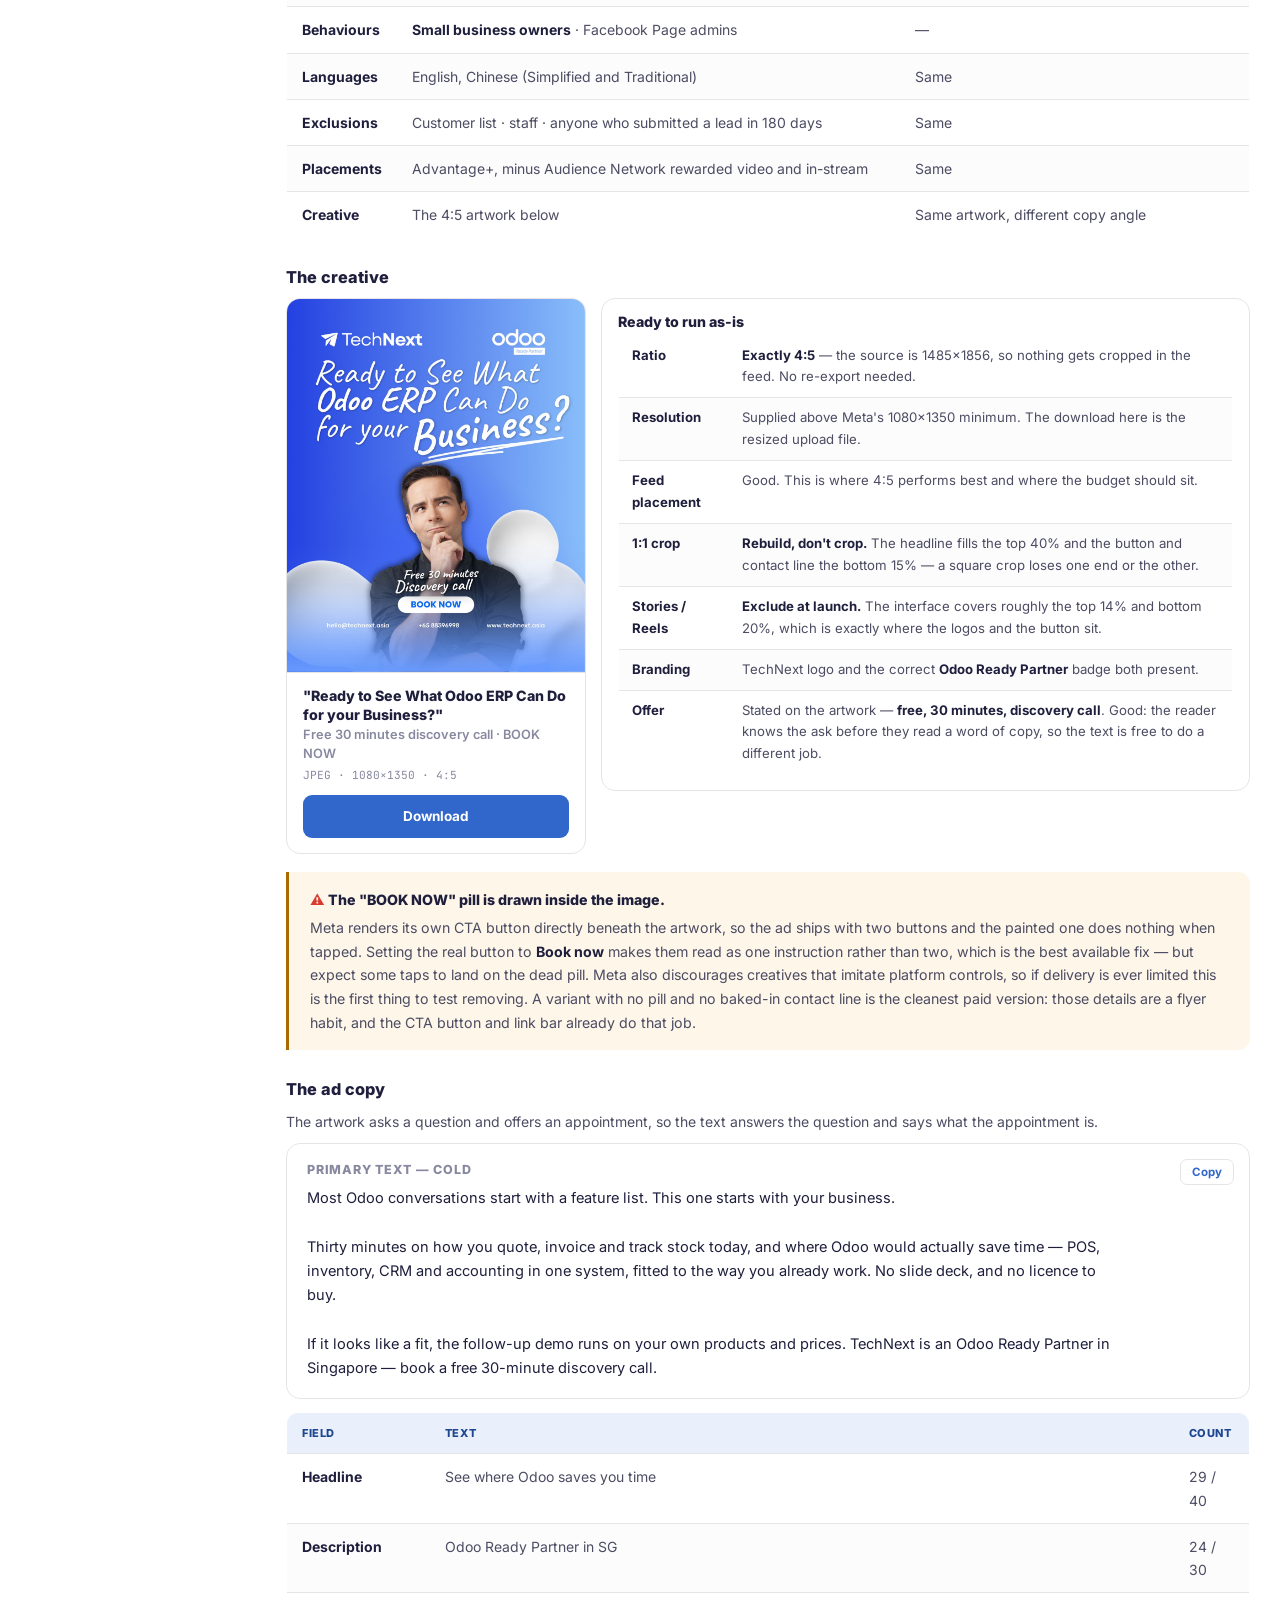
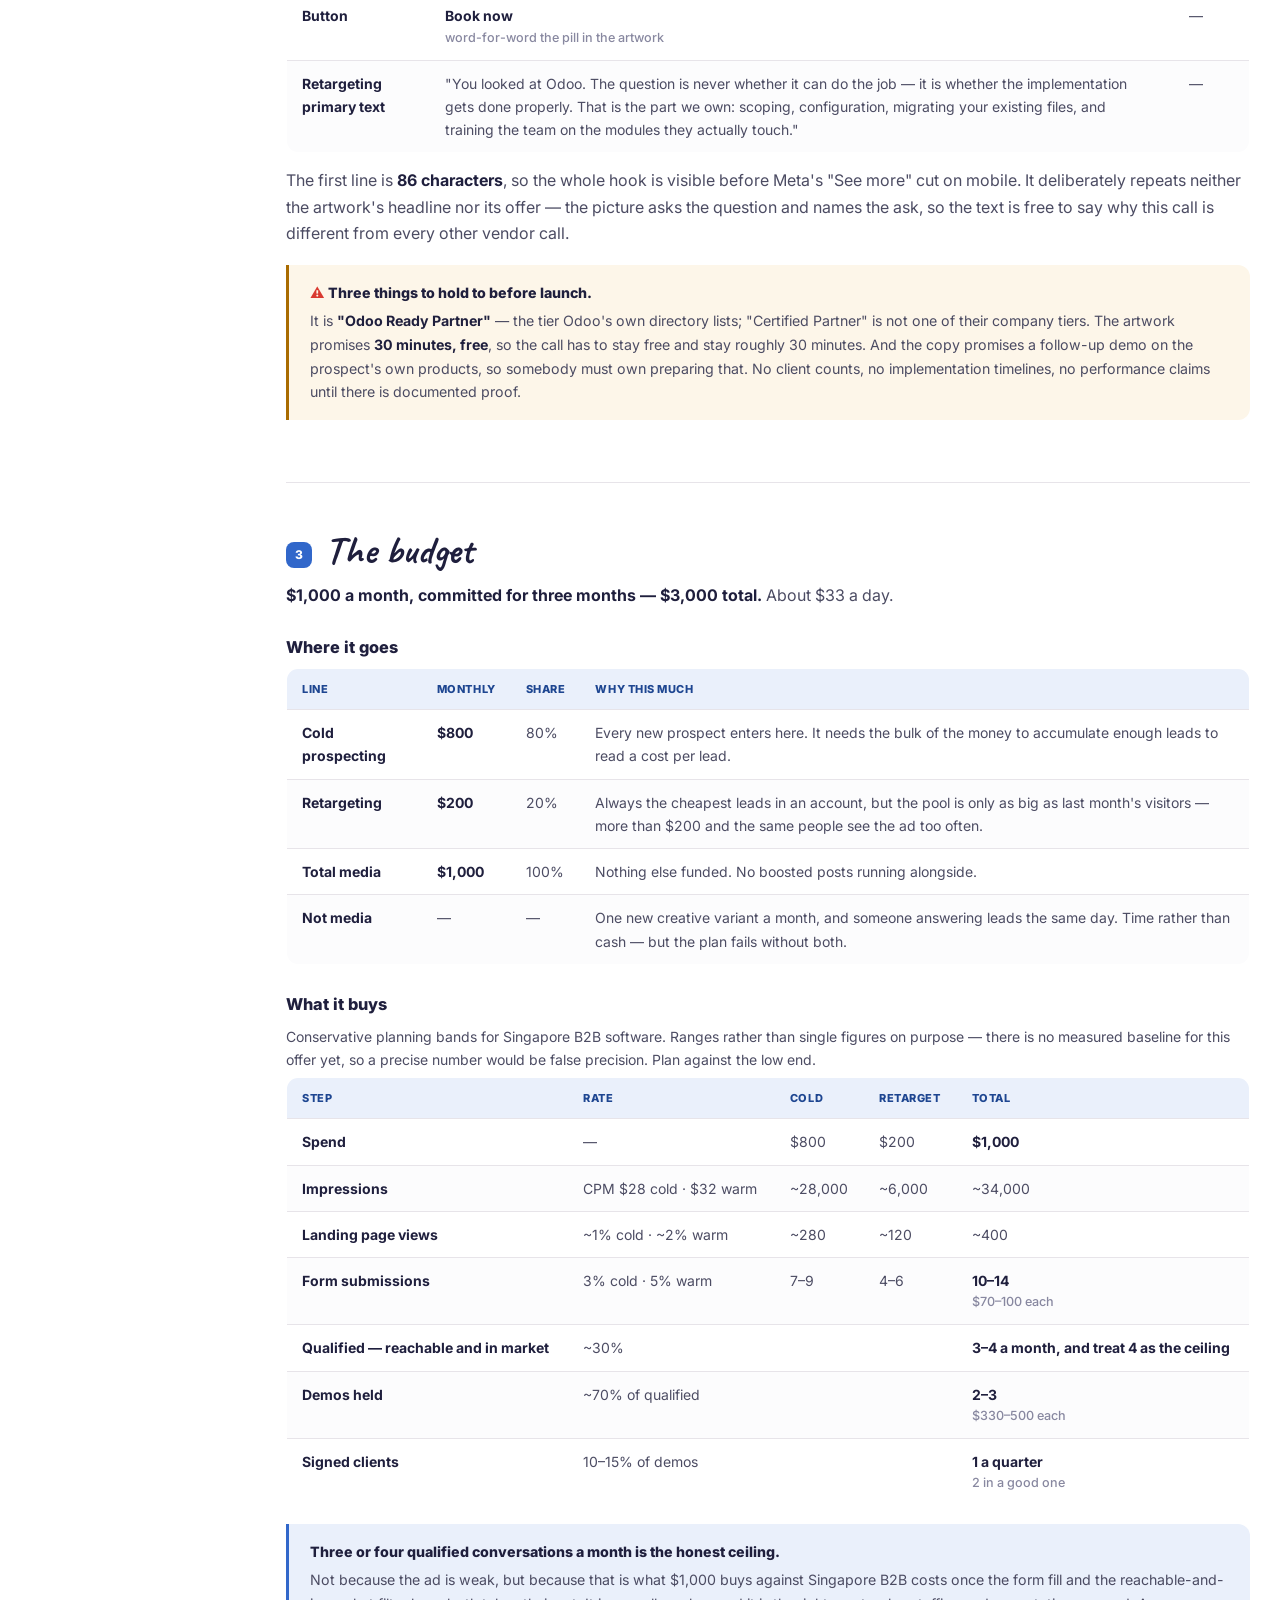
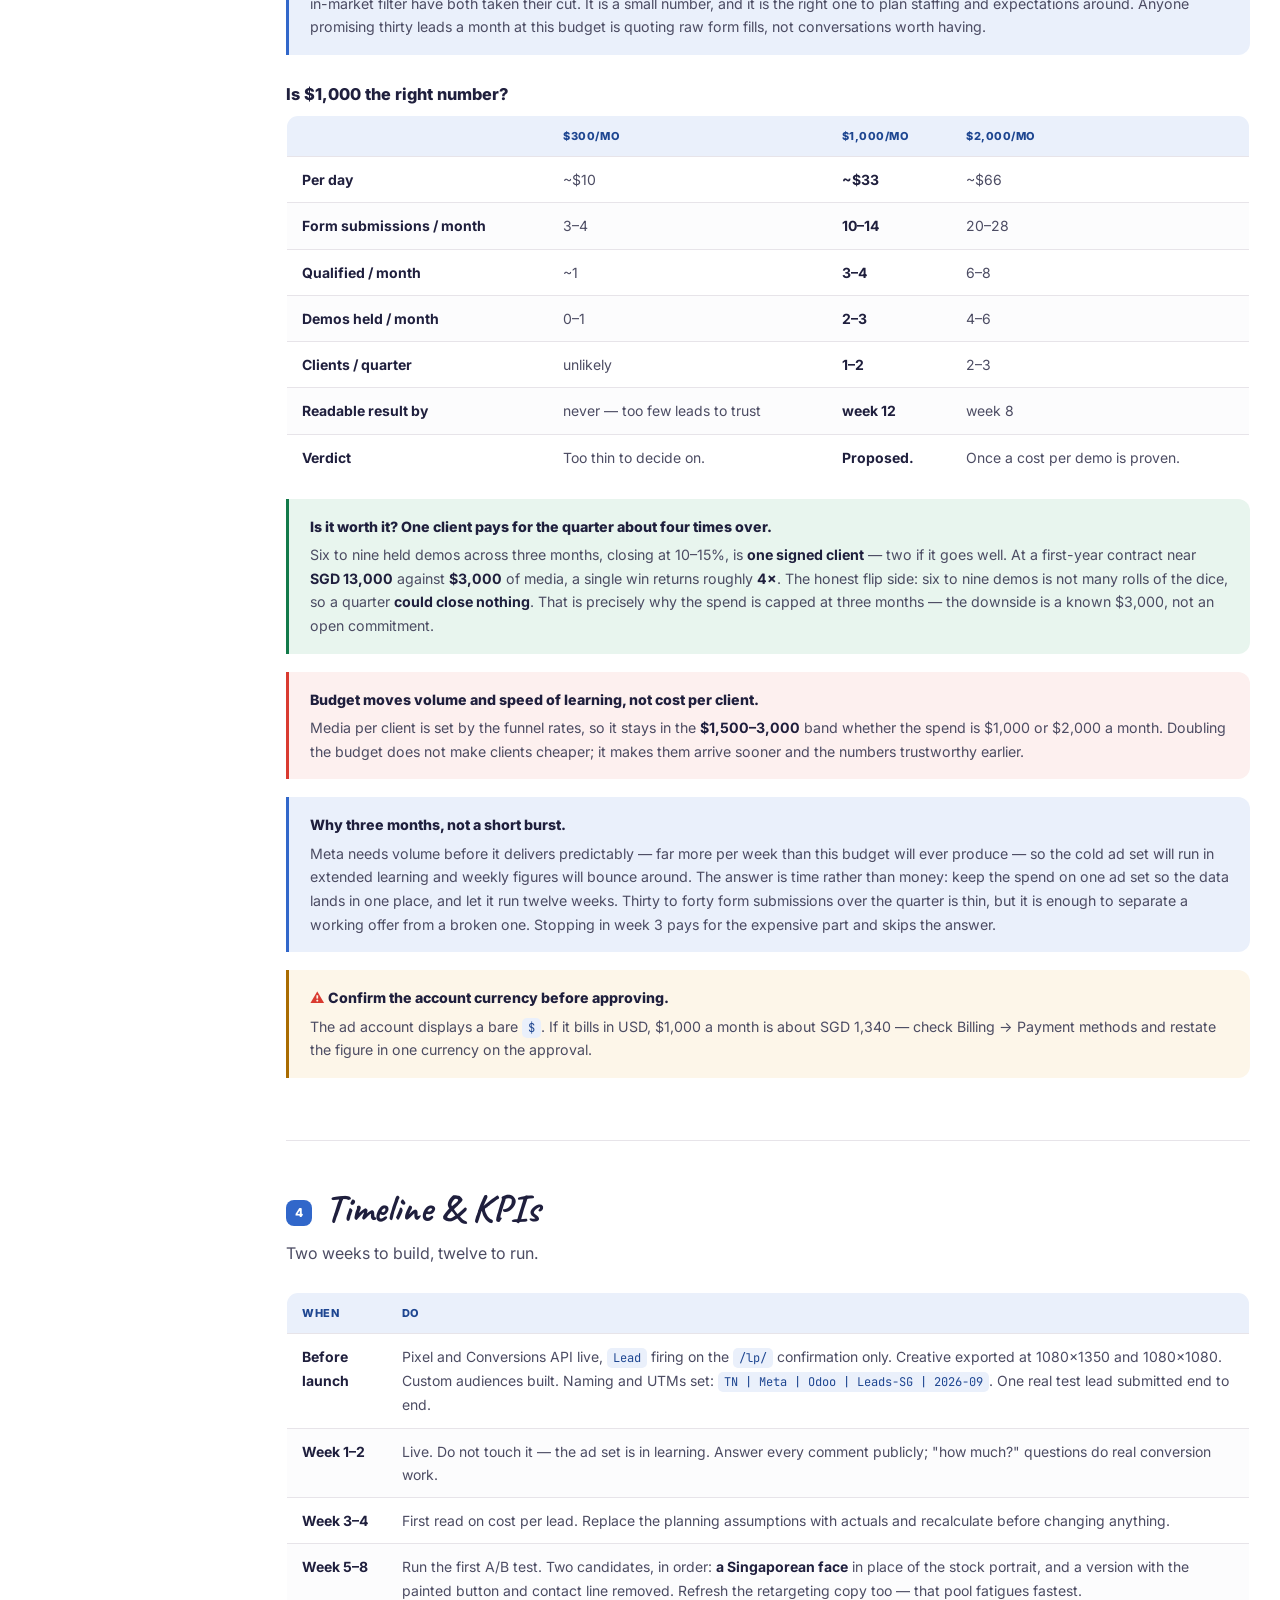
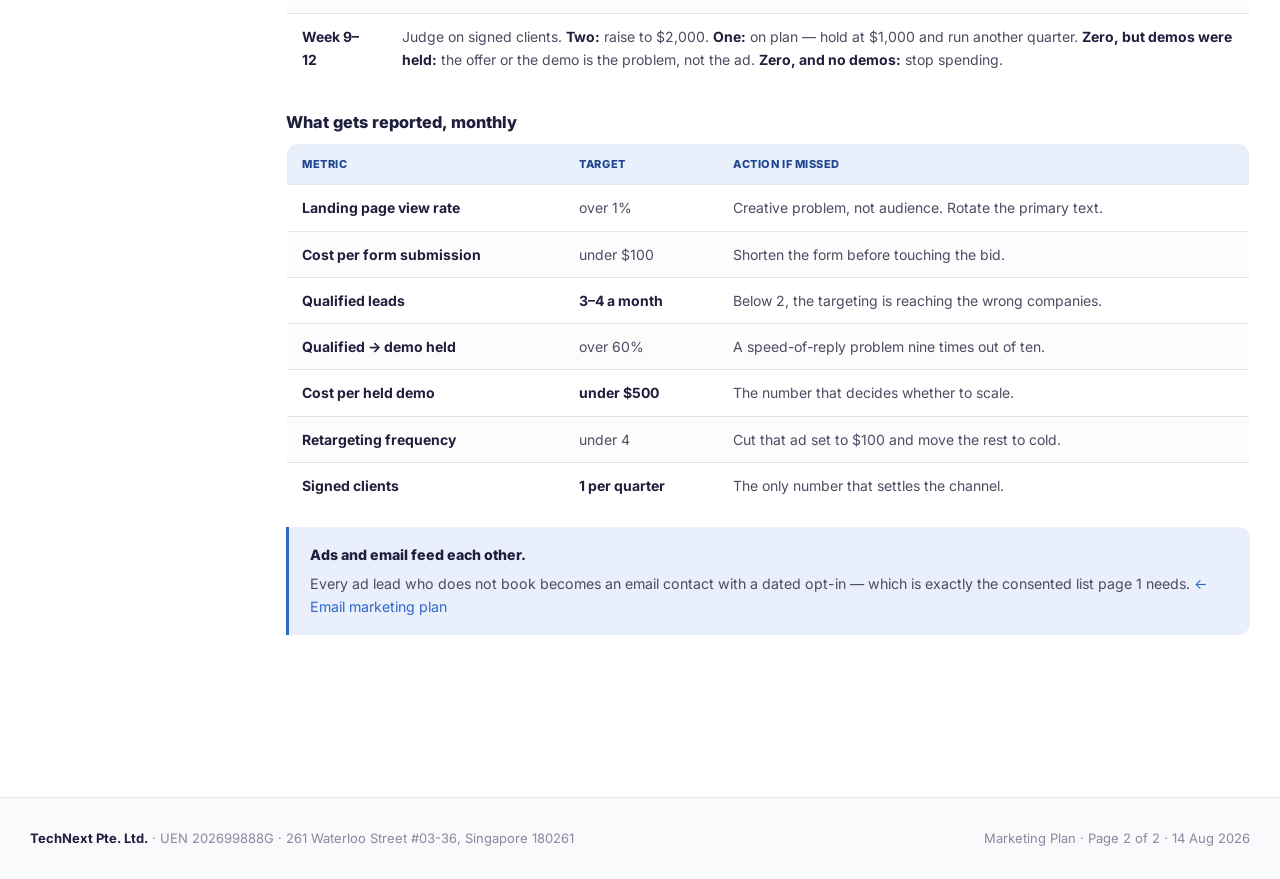
==== commit b3c5c0f4: "Lower the volume expectations and swap in creative v2 Rico set the ceiling at 3-4 qualified leads a " ====
--- a/ads.html
+++ b/ads.html
@@ -54,9 +54,10 @@
       click. Small enough to run properly, funded long enough to produce an answer.</p>
       <div class="oneline"><b>The proposal: $1,000 a month for three months — $3,000.</b> $800 to cold
       prospecting, $200 to retargeting, both optimising for a lead on
-      <code>technext.asia/lp/</code>. Planned outcome: about <b>34 leads and 7 demos a month</b>, and
-      roughly <b>two signed clients a quarter</b> at <b>~$1,400 of media each</b> — against a
-      first-year contract near <b>SGD 13,000</b>.</div>
+      <code>technext.asia/lp/</code>. Planned outcome, deliberately stated as ranges:
+      <b>3–4 qualified leads a month at most</b>, which is <b>2–3 held demos</b>, and
+      <b>one signed client a quarter — two in a good one</b>, at <b>$1,500–3,000 of media each</b>
+      against a first-year contract near <b>SGD 13,000</b>.</div>
       <div class="facts">
         <span>Platform <b>Facebook + Instagram</b></span>
         <span>Market <b>Singapore</b></span>
@@ -92,10 +93,10 @@
         </div>
         <div class="qs-card">
           <div class="n">4</div>
-          <h4>Sell the appointment, not Odoo</h4>
-          <p>Nobody buys an ERP from an ad. The ad's only job is a booked appointment — a free
-          30-minute demo loaded with the prospect's own products and prices. That offer is the
-          entire pitch.</p>
+          <h4>Sell the call, not Odoo</h4>
+          <p>Nobody buys an ERP from an ad. The ad's only job is a booked <b>free 30-minute discovery
+          call</b> — the offer now written on the artwork itself. The demo on their own products is the
+          step after, not the thing being sold here.</p>
         </div>
       </div>
       <div class="callout blue">
@@ -131,7 +132,7 @@
         <div class="acard">
           <div class="prev"><img src="assets/ad-creative-4x5.jpg" alt="TechNext Odoo ERP ad: Ready to see what Odoo ERP can do for your business?"></div>
           <div class="meta">
-            <div class="nm">"Ready to See What Odoo ERP Can Do for your Business?"</div>
+            <div class="nm">"Ready to See What Odoo ERP Can Do for your Business?"<br><span style="font-weight:600;color:var(--muted);font-size:12.8px">Free 30 minutes discovery call · BOOK NOW</span></div>
             <div class="sp">JPEG · 1080×1350 · 4:5</div>
             <a class="btn btn-primary" href="assets/ad-creative-4x5.jpg" download="technext-odoo-ad-4x5.jpg">Download</a>
           </div>
@@ -147,6 +148,7 @@
                 <tr><td class="k">1:1 crop</td><td><b>Rebuild, don't crop.</b> The headline fills the top 40% and the button and contact line the bottom 15% — a square crop loses one end or the other.</td></tr>
                 <tr><td class="k">Stories / Reels</td><td><b>Exclude at launch.</b> The interface covers roughly the top 14% and bottom 20%, which is exactly where the logos and the button sit.</td></tr>
                 <tr><td class="k">Branding</td><td>TechNext logo and the correct <b>Odoo Ready Partner</b> badge both present.</td></tr>
+                <tr><td class="k">Offer</td><td>Stated on the artwork — <b>free, 30 minutes, discovery call</b>. Good: the reader knows the ask before they read a word of copy, so the text is free to do a different job.</td></tr>
               </tbody>
             </table>
           </div>
@@ -154,14 +156,14 @@
       </div>
 
       <div class="callout amber">
-        <span class="ch"><span class="warn-ic">⚠</span> The "Book an Appointment" pill is drawn inside the image.</span>
-        Meta renders its own CTA button directly beneath the artwork, so the ad ships with two buttons —
-        and the painted one does nothing when tapped. Two consequences: set the real CTA button to
-        <b>Book now</b> so the two at least agree, and expect some taps to land on the dead pill.
-        Meta also discourages creatives that imitate platform controls, so if delivery is ever limited
-        this is the first thing to test removing. A version without the pill and without the baked-in
-        contact line is the cleanest paid variant — those details are a flyer habit, and the CTA button
-        and link bar already do that job.
+        <span class="ch"><span class="warn-ic">⚠</span> The "BOOK NOW" pill is drawn inside the image.</span>
+        Meta renders its own CTA button directly beneath the artwork, so the ad ships with two buttons
+        and the painted one does nothing when tapped. Setting the real button to <b>Book now</b> makes
+        them read as one instruction rather than two, which is the best available fix — but expect some
+        taps to land on the dead pill. Meta also discourages creatives that imitate platform controls,
+        so if delivery is ever limited this is the first thing to test removing. A variant with no pill
+        and no baked-in contact line is the cleanest paid version: those details are a flyer habit, and
+        the CTA button and link bar already do that job.
       </div>
 
       <h3 class="sub">The ad copy</h3>
@@ -170,34 +172,35 @@
       <div class="bp">
         <button class="cbtn2">Copy</button>
         <h4>Primary text — cold</h4>
-        <p>Most Odoo demos show you someone else's business. We load your own products and prices in
-        first.<br><br>
-        So in 30 minutes you see your quotations, your stock and your invoices running in one
-        system — POS, inventory, CRM and accounting, configured around the way you already work
-        rather than the other way round.<br><br>
-        TechNext is an Odoo Ready Partner in Singapore. Book an appointment — no licence to buy
-        upfront.</p>
+        <p>Most Odoo conversations start with a feature list. This one starts with your business.<br><br>
+        Thirty minutes on how you quote, invoice and track stock today, and where Odoo would actually
+        save time — POS, inventory, CRM and accounting in one system, fitted to the way you already
+        work. No slide deck, and no licence to buy.<br><br>
+        If it looks like a fit, the follow-up demo runs on your own products and prices. TechNext is an
+        Odoo Ready Partner in Singapore — book a free 30-minute discovery call.</p>
       </div>
       <div class="scroll-x">
         <table class="tbl">
           <thead><tr><th>Field</th><th>Text</th><th>Count</th></tr></thead>
           <tbody>
-            <tr><td class="k">Headline</td><td>See Odoo run on your own data</td><td>29 / 40</td></tr>
+            <tr><td class="k">Headline</td><td>See where Odoo saves you time</td><td>29 / 40</td></tr>
             <tr><td class="k">Description</td><td>Odoo Ready Partner in SG</td><td>24 / 30</td></tr>
-            <tr><td class="k">Button</td><td><b>Book now</b> <span class="sm">matches the pill in the artwork</span></td><td>—</td></tr>
+            <tr><td class="k">Button</td><td><b>Book now</b> <span class="sm">word-for-word the pill in the artwork</span></td><td>—</td></tr>
             <tr><td class="k">Retargeting primary text</td><td>"You looked at Odoo. The question is never whether it can do the job — it is whether the implementation gets done properly. That is the part we own: scoping, configuration, migrating your existing files, and training the team on the modules they actually touch."</td><td>—</td></tr>
           </tbody>
         </table>
       </div>
-      <p style="margin-top:14px">The first line is <b>96 characters</b>, so the whole hook is visible
-      before Meta's "See more" cut on mobile. It deliberately does not repeat the headline in the
-      artwork — the picture asks, the text answers.</p>
+      <p style="margin-top:14px">The first line is <b>86 characters</b>, so the whole hook is visible
+      before Meta's "See more" cut on mobile. It deliberately repeats neither the artwork's headline nor
+      its offer — the picture asks the question and names the ask, so the text is free to say why this
+      call is different from every other vendor call.</p>
       <div class="callout amber">
-        <span class="ch"><span class="warn-ic">⚠</span> Two claims that must stay exactly as written.</span>
-        It is <b>"Odoo Ready Partner"</b> — that is the tier Odoo's own directory lists, and "Certified
-        Partner" is not one of their company tiers. And the copy promises a demo pre-loaded with the
-        prospect's products, so somebody has to own doing that before the ad goes live. No client
-        counts, no implementation timelines, no performance claims until there is documented proof.
+        <span class="ch"><span class="warn-ic">⚠</span> Three things to hold to before launch.</span>
+        It is <b>"Odoo Ready Partner"</b> — the tier Odoo's own directory lists; "Certified Partner" is
+        not one of their company tiers. The artwork promises <b>30 minutes, free</b>, so the call has to
+        stay free and stay roughly 30 minutes. And the copy promises a follow-up demo on the prospect's
+        own products, so somebody must own preparing that. No client counts, no implementation
+        timelines, no performance claims until there is documented proof.
       </div>
     </section>
 
@@ -233,21 +236,30 @@
       </div>
 
       <h3 class="sub">What it buys</h3>
-      <p style="font-size:14px;margin-bottom:6px">Planning assumptions for Singapore B2B software. The
-      first month replaces them with actuals.</p>
+      <p style="font-size:14px;margin-bottom:6px">Conservative planning bands for Singapore B2B
+      software. Ranges rather than single figures on purpose — there is no measured baseline for this
+      offer yet, so a precise number would be false precision. Plan against the low end.</p>
       <div class="scroll-x">
         <table class="tbl">
           <thead><tr><th>Step</th><th>Rate</th><th>Cold</th><th>Retarget</th><th>Total</th></tr></thead>
           <tbody>
             <tr><td class="k">Spend</td><td>—</td><td>$800</td><td>$200</td><td><b>$1,000</b></td></tr>
-            <tr><td class="k">Impressions</td><td>CPM $20 cold · $25 warm</td><td>40,000</td><td>8,000</td><td>48,000</td></tr>
-            <tr><td class="k">Landing page views</td><td>1.3% cold · 2.5% warm</td><td>520</td><td>200</td><td>~720</td></tr>
-            <tr><td class="k">Leads</td><td>5% cold · warm capped by pool size</td><td>26</td><td>8</td><td><b>~34</b> <span class="sm">~$29 each</span></td></tr>
-            <tr><td class="k">Qualified</td><td>40%</td><td colspan="2"></td><td>~14</td></tr>
-            <tr><td class="k">Demos held</td><td>50%</td><td colspan="2"></td><td><b>~7</b> <span class="sm">~$145 each</span></td></tr>
-            <tr><td class="k">Signed clients</td><td>10% of demos</td><td colspan="2"></td><td><b>~0.7</b> <span class="sm">one every ~6 weeks</span></td></tr>
-          </tbody>
-        </table>
+            <tr><td class="k">Impressions</td><td>CPM $28 cold · $32 warm</td><td>~28,000</td><td>~6,000</td><td>~34,000</td></tr>
+            <tr><td class="k">Landing page views</td><td>~1% cold · ~2% warm</td><td>~280</td><td>~120</td><td>~400</td></tr>
+            <tr><td class="k">Form submissions</td><td>3% cold · 5% warm</td><td>7–9</td><td>4–6</td><td><b>10–14</b> <span class="sm">$70–100 each</span></td></tr>
+            <tr><td class="k">Qualified — reachable and in market</td><td>~30%</td><td colspan="2"></td><td><b>3–4 a month, and treat 4 as the ceiling</b></td></tr>
+            <tr><td class="k">Demos held</td><td>~70% of qualified</td><td colspan="2"></td><td><b>2–3</b> <span class="sm">$330–500 each</span></td></tr>
+            <tr><td class="k">Signed clients</td><td>10–15% of demos</td><td colspan="2"></td><td><b>1 a quarter</b> <span class="sm">2 in a good one</span></td></tr>
+          </tbody>
+        </table>
+      </div>
+      <div class="callout blue">
+        <span class="ch">Three or four qualified conversations a month is the honest ceiling.</span>
+        Not because the ad is weak, but because that is what $1,000 buys against Singapore B2B costs
+        once the form fill and the reachable-and-in-market filter have both taken their cut. It is a
+        small number, and it is the right one to plan staffing and expectations around. Anyone
+        promising thirty leads a month at this budget is quoting raw form fills, not conversations
+        worth having.
       </div>
 
       <h3 class="sub">Is $1,000 the right number?</h3>
@@ -256,31 +268,40 @@
           <thead><tr><th></th><th>$300/mo</th><th>$1,000/mo</th><th>$2,000/mo</th></tr></thead>
           <tbody>
             <tr><td class="k">Per day</td><td>~$10</td><td><b>~$33</b></td><td>~$66</td></tr>
-            <tr><td class="k">Leads / month</td><td>~10</td><td><b>~34</b></td><td>~70</td></tr>
-            <tr><td class="k">Demos / month</td><td>~2</td><td><b>~7</b></td><td>~14</td></tr>
-            <tr><td class="k">Clients / quarter</td><td>~0.6</td><td><b>~2</b></td><td>~4</td></tr>
-            <tr><td class="k">Readable result by</td><td>never — too few leads to trust</td><td><b>week 12</b></td><td>week 6</td></tr>
+            <tr><td class="k">Form submissions / month</td><td>3–4</td><td><b>10–14</b></td><td>20–28</td></tr>
+            <tr><td class="k">Qualified / month</td><td>~1</td><td><b>3–4</b></td><td>6–8</td></tr>
+            <tr><td class="k">Demos held / month</td><td>0–1</td><td><b>2–3</b></td><td>4–6</td></tr>
+            <tr><td class="k">Clients / quarter</td><td>unlikely</td><td><b>1–2</b></td><td>2–3</td></tr>
+            <tr><td class="k">Readable result by</td><td>never — too few leads to trust</td><td><b>week 12</b></td><td>week 8</td></tr>
             <tr><td class="k">Verdict</td><td>Too thin to decide on.</td><td><b>Proposed.</b></td><td>Once a cost per demo is proven.</td></tr>
           </tbody>
         </table>
       </div>
 
       <div class="callout green">
-        <span class="ch">Budget barely moves cost per client. It moves how many, and how fast you know.</span>
-        Media per client is set by the funnel rates, not the budget — it lands near <b>$1,400</b>
-        whether the spend is $1,000 or $2,000 a month. So the question is not whether a client is
-        affordable, it is how quickly they should arrive and how soon the numbers can be trusted.
-        $1,000 buys about two clients a quarter and a reliable cost per lead by week 12.
+        <span class="ch">Is it worth it? One client pays for the quarter about four times over.</span>
+        Six to nine held demos across three months, closing at 10–15%, is <b>one signed client</b> —
+        two if it goes well. At a first-year contract near <b>SGD 13,000</b> against <b>$3,000</b> of
+        media, a single win returns roughly <b>4×</b>. The honest flip side: six to nine demos is not
+        many rolls of the dice, so a quarter <b>could close nothing</b>. That is precisely why the spend
+        is capped at three months — the downside is a known $3,000, not an open commitment.
+      </div>
+
+      <div class="callout">
+        <span class="ch">Budget moves volume and speed of learning, not cost per client.</span>
+        Media per client is set by the funnel rates, so it stays in the <b>$1,500–3,000</b> band whether
+        the spend is $1,000 or $2,000 a month. Doubling the budget does not make clients cheaper; it
+        makes them arrive sooner and the numbers trustworthy earlier.
       </div>
 
       <div class="callout blue">
         <span class="ch">Why three months, not a short burst.</span>
-        Meta needs volume before it delivers predictably — around 50 conversions per ad set per week,
-        which at $29 a lead would cost far more than this plan. So the cold ad set will run in extended
-        learning and weekly figures will bounce around. The answer is time rather than money: keep the
-        spend on one ad set so the data lands in one place, and let it run twelve weeks. About 100 leads
-        over the quarter is enough to trust. Stopping in week 3 pays for the expensive part and skips
-        the answer.
+        Meta needs volume before it delivers predictably — far more per week than this budget will ever
+        produce — so the cold ad set will run in extended learning and weekly figures will bounce
+        around. The answer is time rather than money: keep the spend on one ad set so the data lands in
+        one place, and let it run twelve weeks. Thirty to forty form submissions over the quarter is
+        thin, but it is enough to separate a working offer from a broken one. Stopping in week 3 pays
+        for the expensive part and skips the answer.
       </div>
 
       <div class="callout amber">
@@ -303,7 +324,7 @@
             <tr><td class="k">Week 1–2</td><td>Live. Do not touch it — the ad set is in learning. Answer every comment publicly; "how much?" questions do real conversion work.</td></tr>
             <tr><td class="k">Week 3–4</td><td>First read on cost per lead. Replace the planning assumptions with actuals and recalculate before changing anything.</td></tr>
             <tr><td class="k">Week 5–8</td><td>Run the first A/B test. Two candidates, in order: <b>a Singaporean face</b> in place of the stock portrait, and a version with the painted button and contact line removed. Refresh the retargeting copy too — that pool fatigues fastest.</td></tr>
-            <tr><td class="k">Week 9–12</td><td>Judge on signed clients. Two or more: raise to $2,000. One: hold. Zero: stop spending and fix the demo, not the ad.</td></tr>
+            <tr><td class="k">Week 9–12</td><td>Judge on signed clients. <b>Two:</b> raise to $2,000. <b>One:</b> on plan — hold at $1,000 and run another quarter. <b>Zero, but demos were held:</b> the offer or the demo is the problem, not the ad. <b>Zero, and no demos:</b> stop spending.</td></tr>
           </tbody>
         </table>
       </div>
@@ -313,12 +334,13 @@
         <table class="tbl">
           <thead><tr><th>Metric</th><th>Target</th><th>Action if missed</th></tr></thead>
           <tbody>
-            <tr><td class="k">Cost per lead</td><td>under $40</td><td>Shorten the form before touching the bid.</td></tr>
             <tr><td class="k">Landing page view rate</td><td>over 1%</td><td>Creative problem, not audience. Rotate the primary text.</td></tr>
-            <tr><td class="k">Lead → demo held</td><td>over 20%</td><td>A speed-of-reply problem nine times out of ten.</td></tr>
-            <tr><td class="k"><b>Cost per held demo</b></td><td><b>under $250</b></td><td>The number that decides whether to scale.</td></tr>
+            <tr><td class="k">Cost per form submission</td><td>under $100</td><td>Shorten the form before touching the bid.</td></tr>
+            <tr><td class="k"><b>Qualified leads</b></td><td><b>3–4 a month</b></td><td>Below 2, the targeting is reaching the wrong companies.</td></tr>
+            <tr><td class="k">Qualified → demo held</td><td>over 60%</td><td>A speed-of-reply problem nine times out of ten.</td></tr>
+            <tr><td class="k"><b>Cost per held demo</b></td><td><b>under $500</b></td><td>The number that decides whether to scale.</td></tr>
             <tr><td class="k">Retargeting frequency</td><td>under 4</td><td>Cut that ad set to $100 and move the rest to cold.</td></tr>
-            <tr><td class="k"><b>Signed clients</b></td><td><b>2 per quarter</b></td><td>The only number that settles the channel.</td></tr>
+            <tr><td class="k"><b>Signed clients</b></td><td><b>1 per quarter</b></td><td>The only number that settles the channel.</td></tr>
           </tbody>
         </table>
       </div>
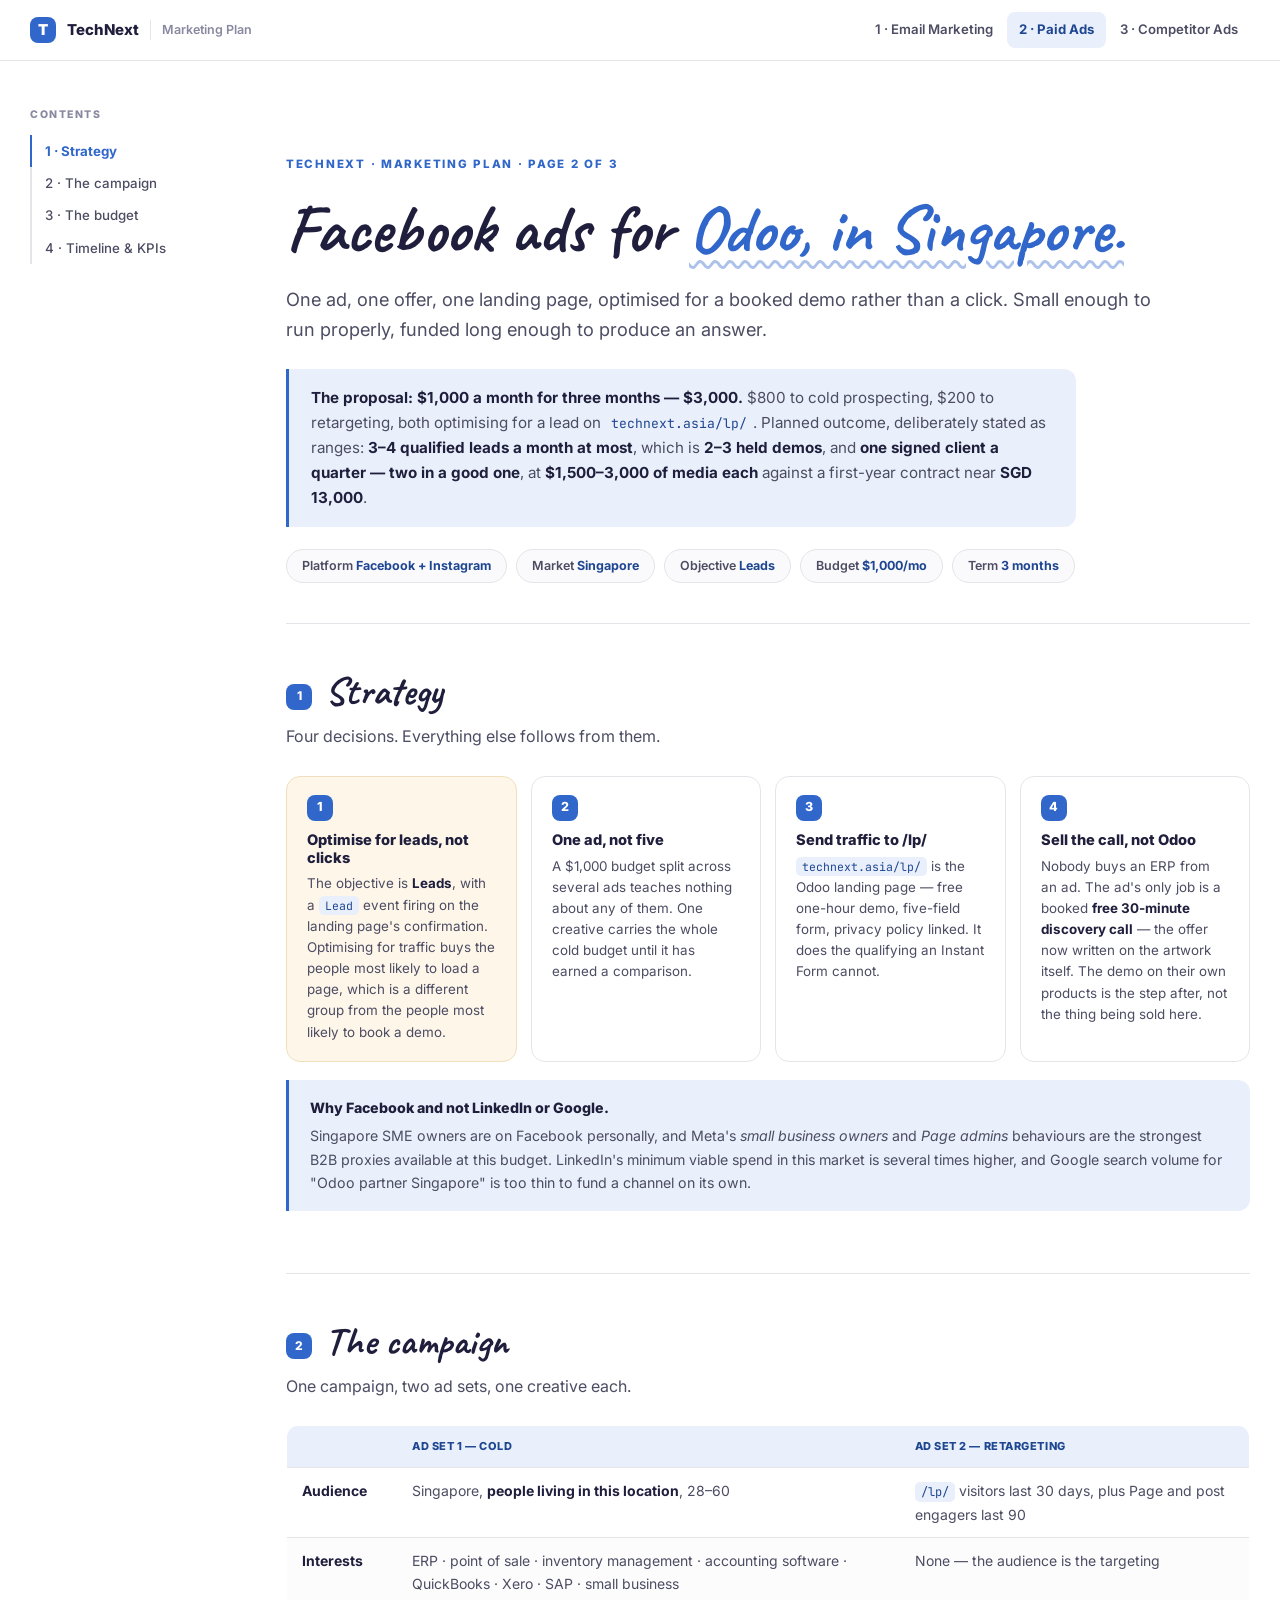
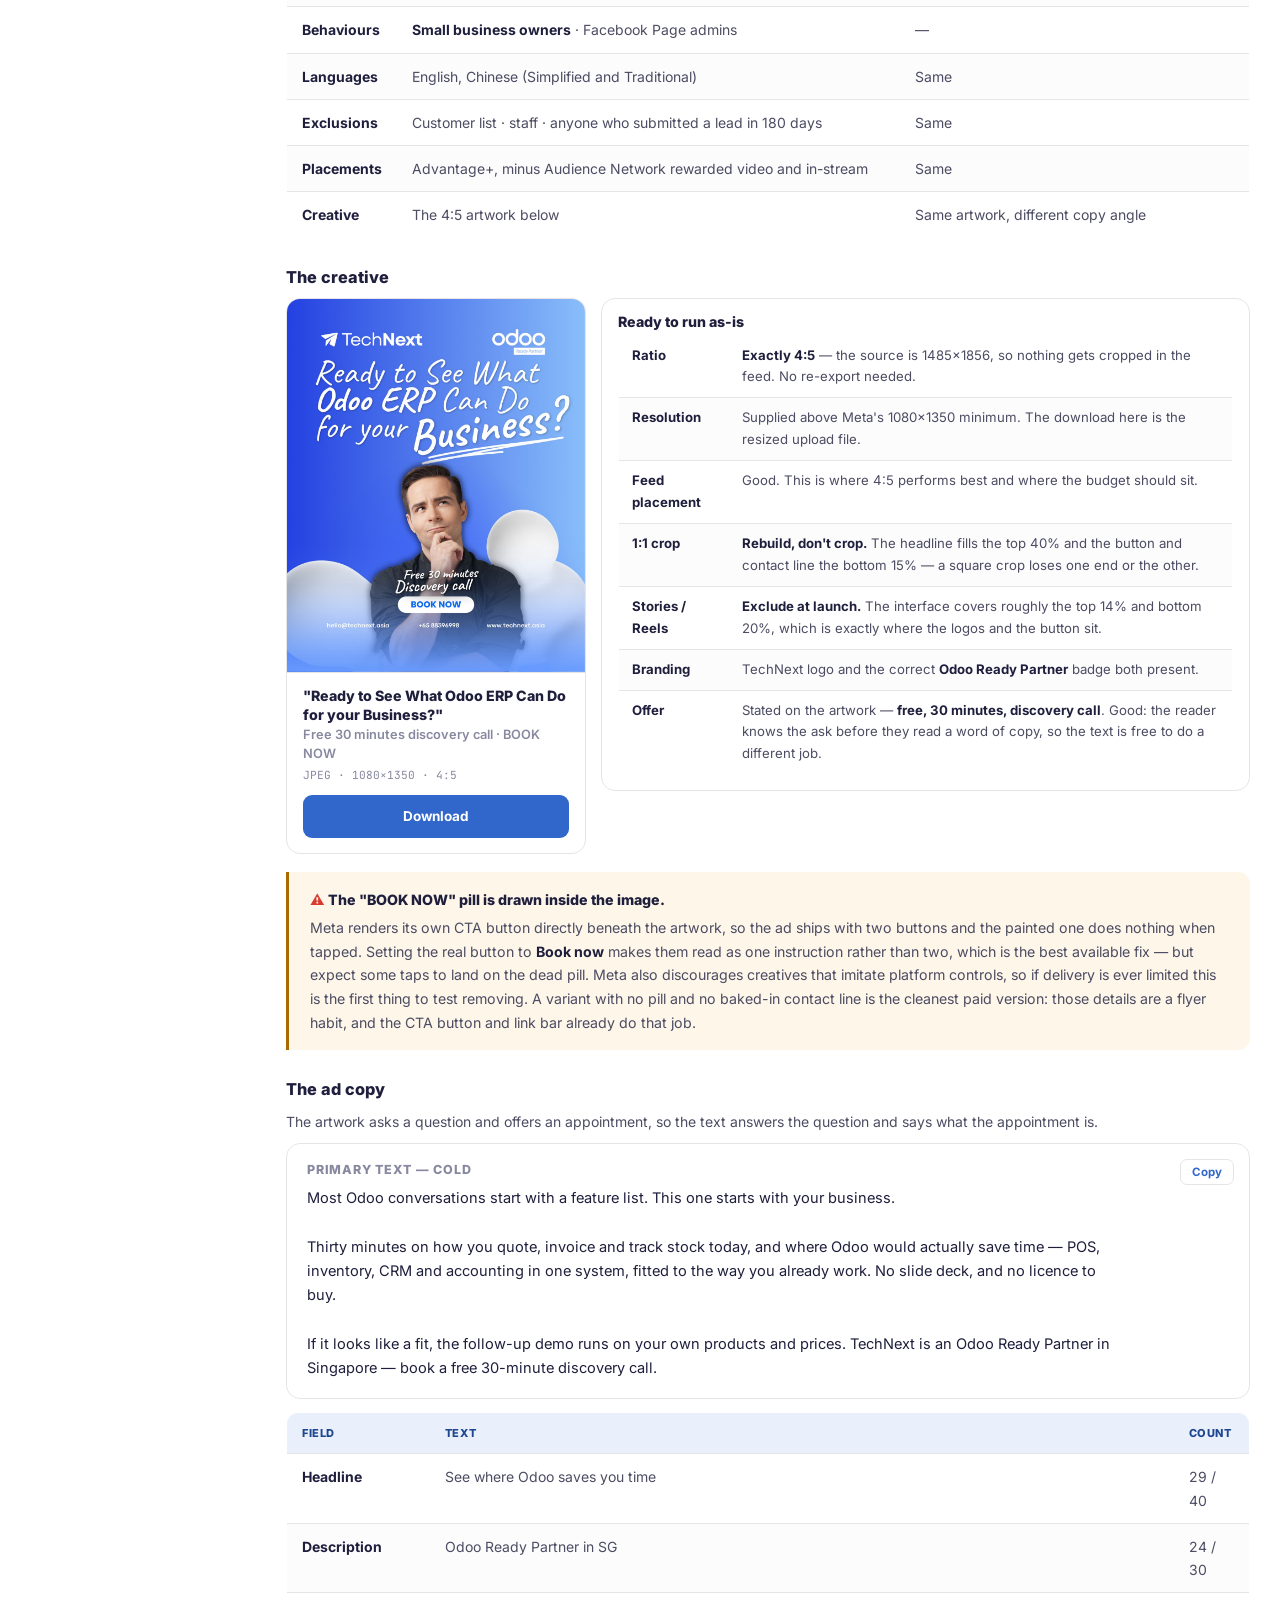
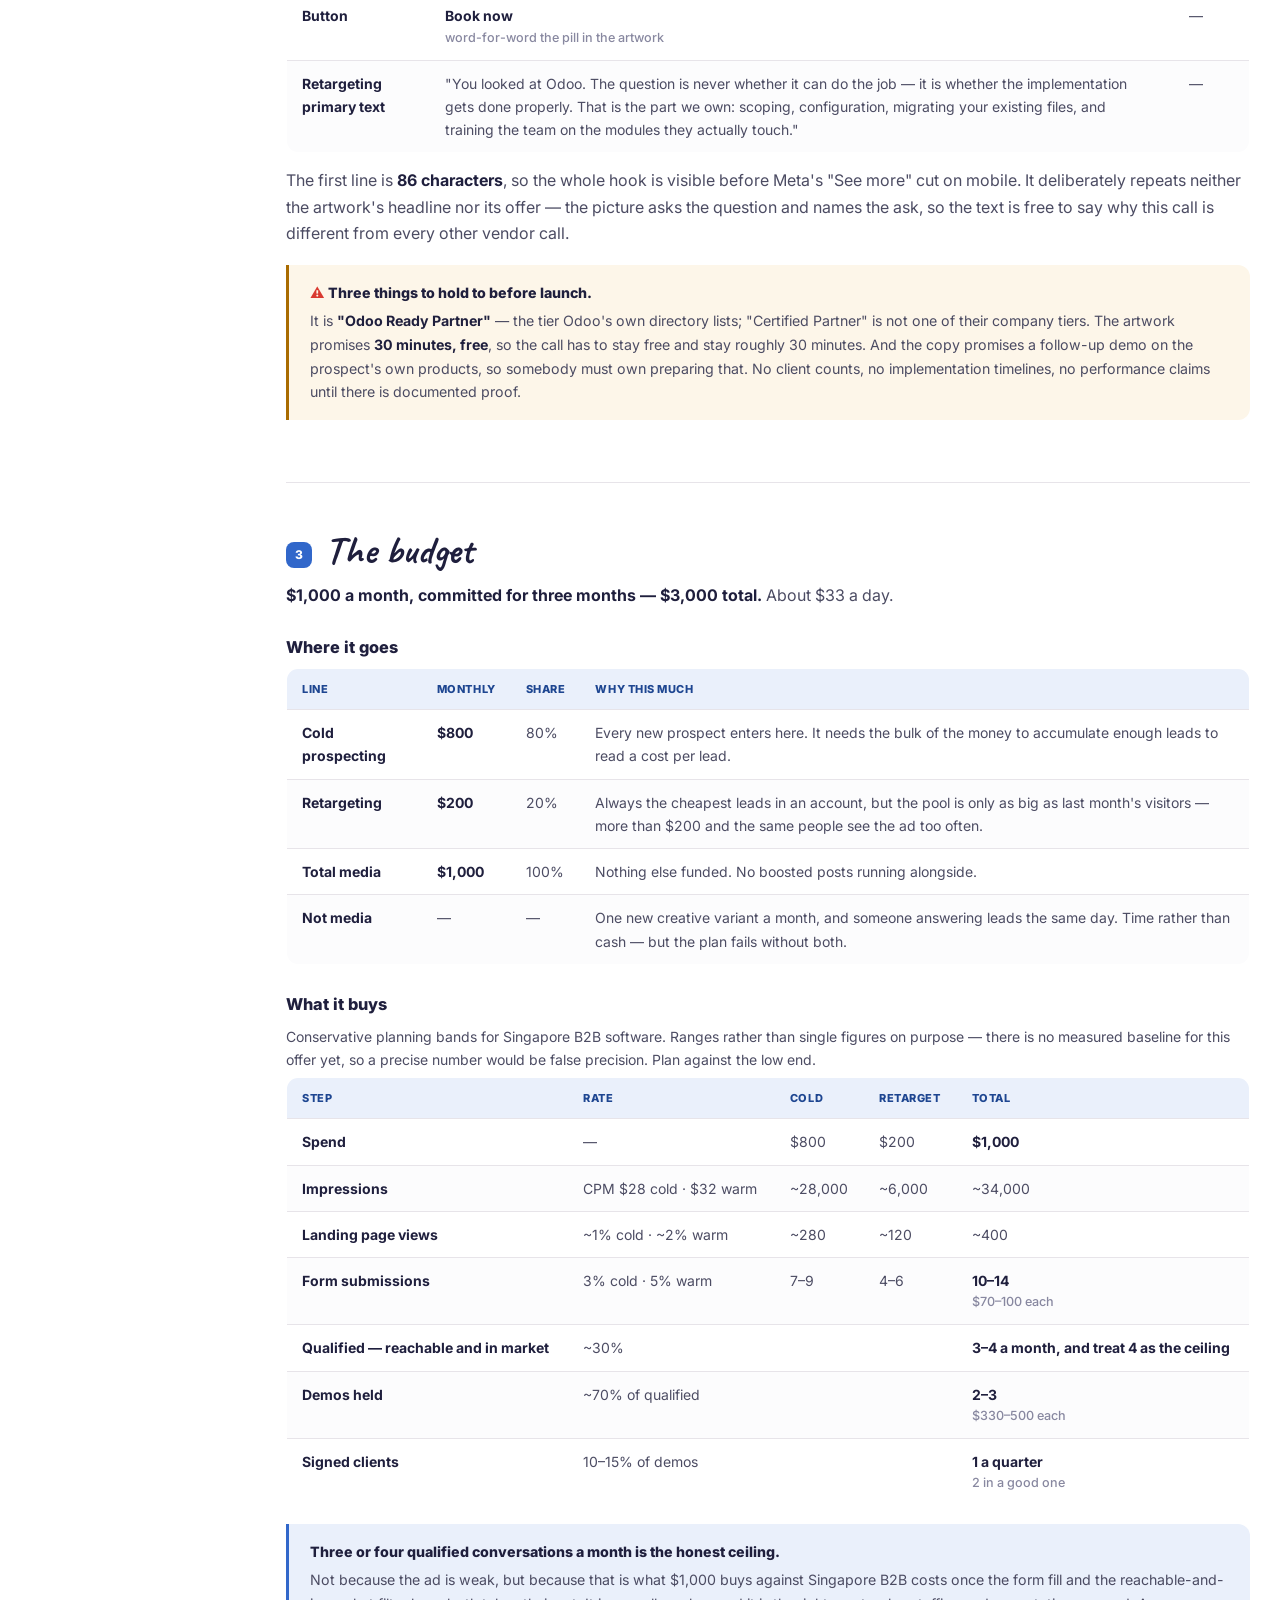
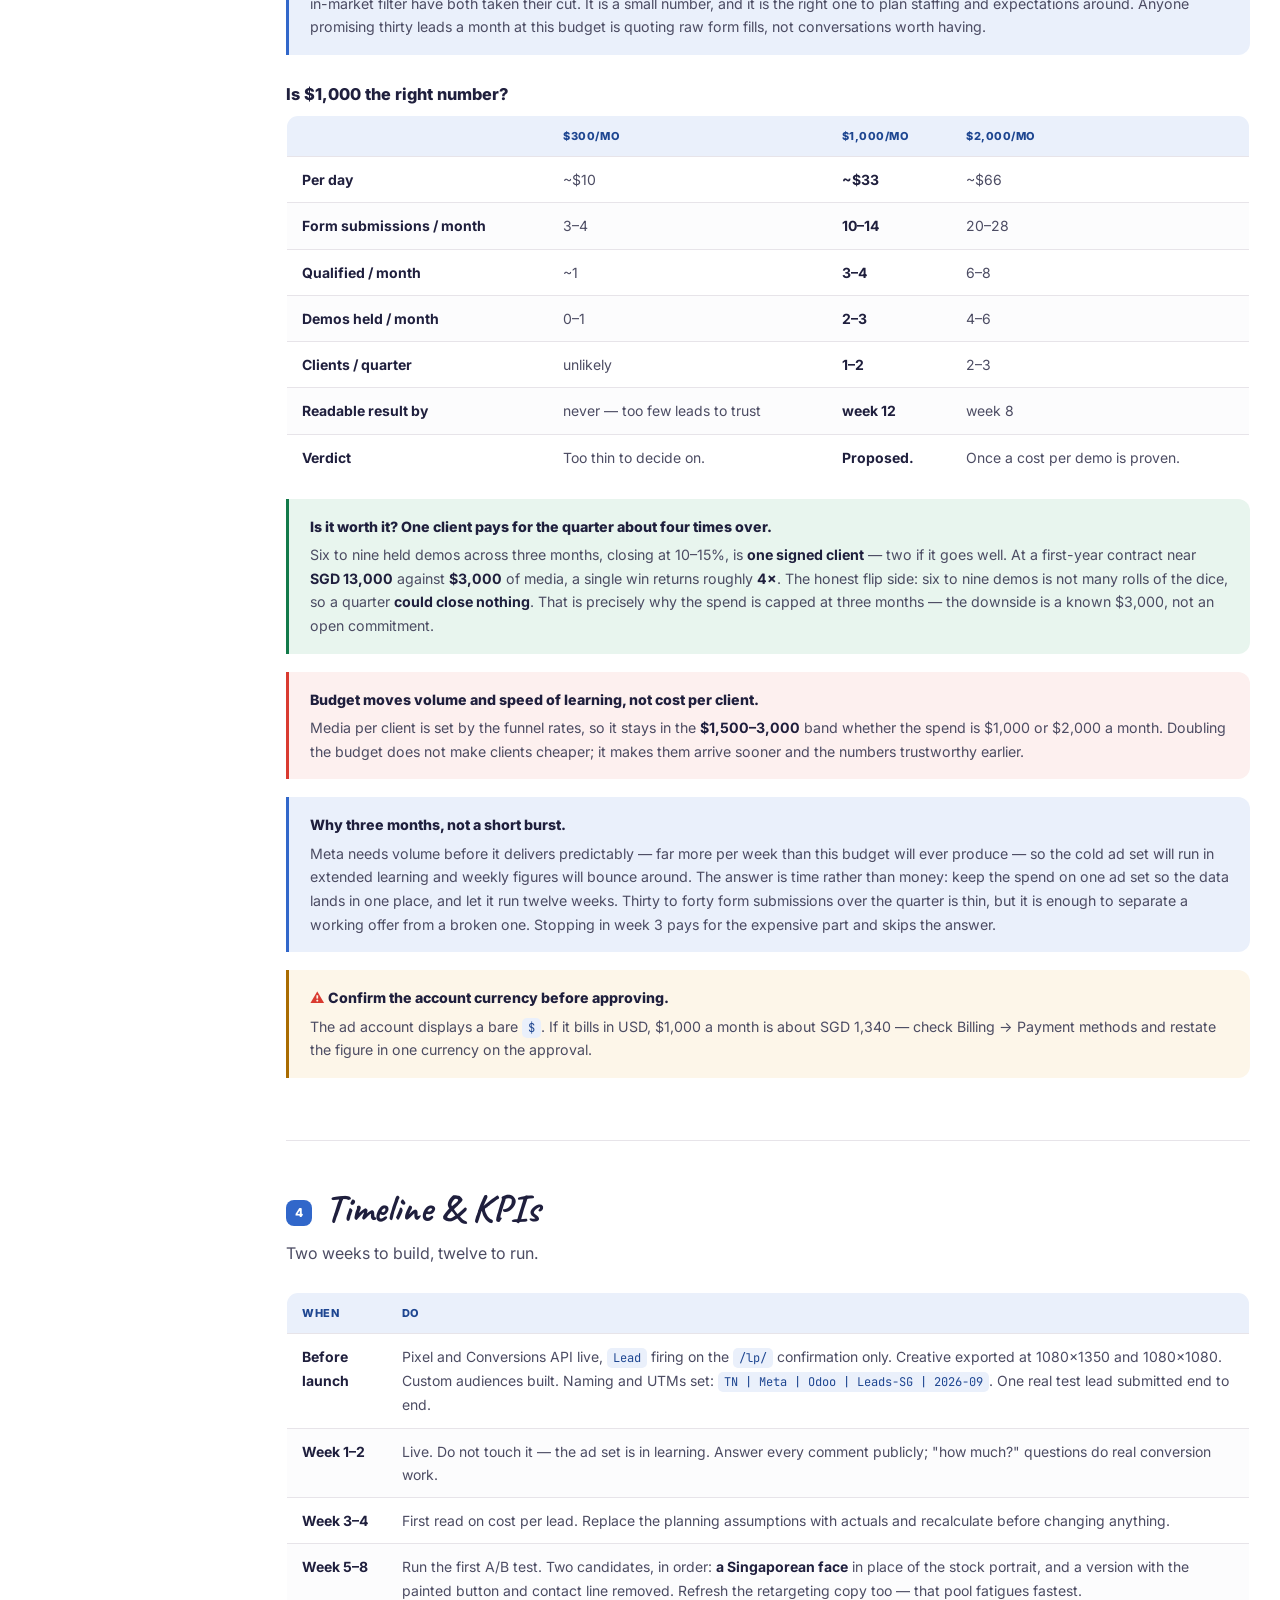
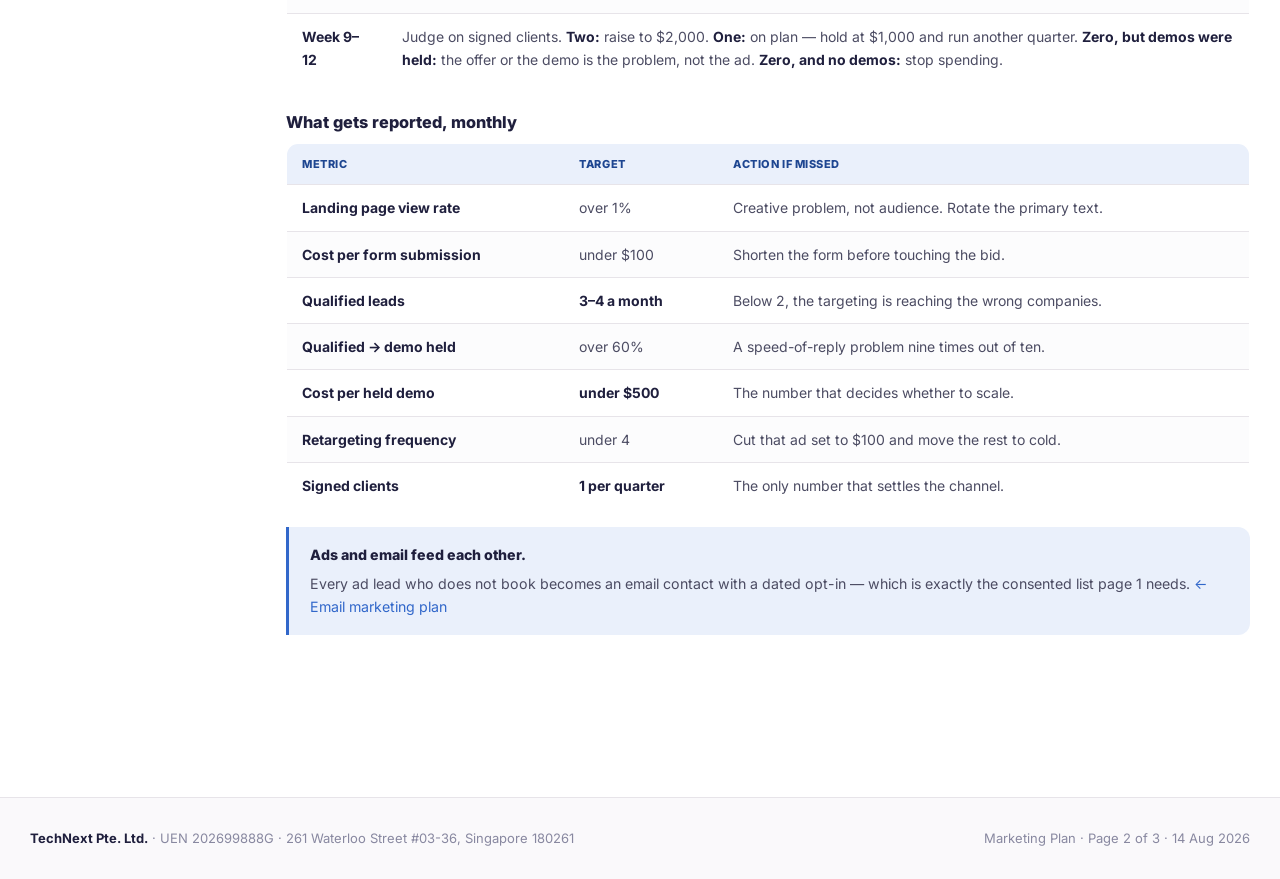
==== commit 6ea26489: "Add page 3: competitor ad audit across Google, Meta and LinkedIn libraries All 19 SG directory partn" ====
--- a/ads.html
+++ b/ads.html
@@ -33,6 +33,7 @@
     <div class="nav-cats">
       <a href="index.html">1 · Email Marketing</a>
       <a href="ads.html" class="on">2 · Paid Ads</a>
+      <a href="competitors.html">3 · Competitor Ads</a>
     </div>
   </div>
 </nav>
@@ -48,7 +49,7 @@
 
   <main>
     <header class="hero">
-      <span class="eyebrow">TechNext · Marketing Plan · Page 2 of 2</span>
+      <span class="eyebrow">TechNext · Marketing Plan · Page 2 of 3</span>
       <h1>Facebook ads for <em>Odoo, in Singapore.</em></h1>
       <p class="lede">One ad, one offer, one landing page, optimised for a booked demo rather than a
       click. Small enough to run properly, funded long enough to produce an answer.</p>
@@ -357,7 +358,7 @@
 <footer>
   <div class="foot-inner">
     <div><b>TechNext Pte. Ltd.</b> · UEN 202699888G · 261 Waterloo Street #03-36, Singapore 180261</div>
-    <div>Marketing Plan · Page 2 of 2 · 14 Aug 2026</div>
+    <div>Marketing Plan · Page 2 of 3 · 14 Aug 2026</div>
   </div>
 </footer>
 
